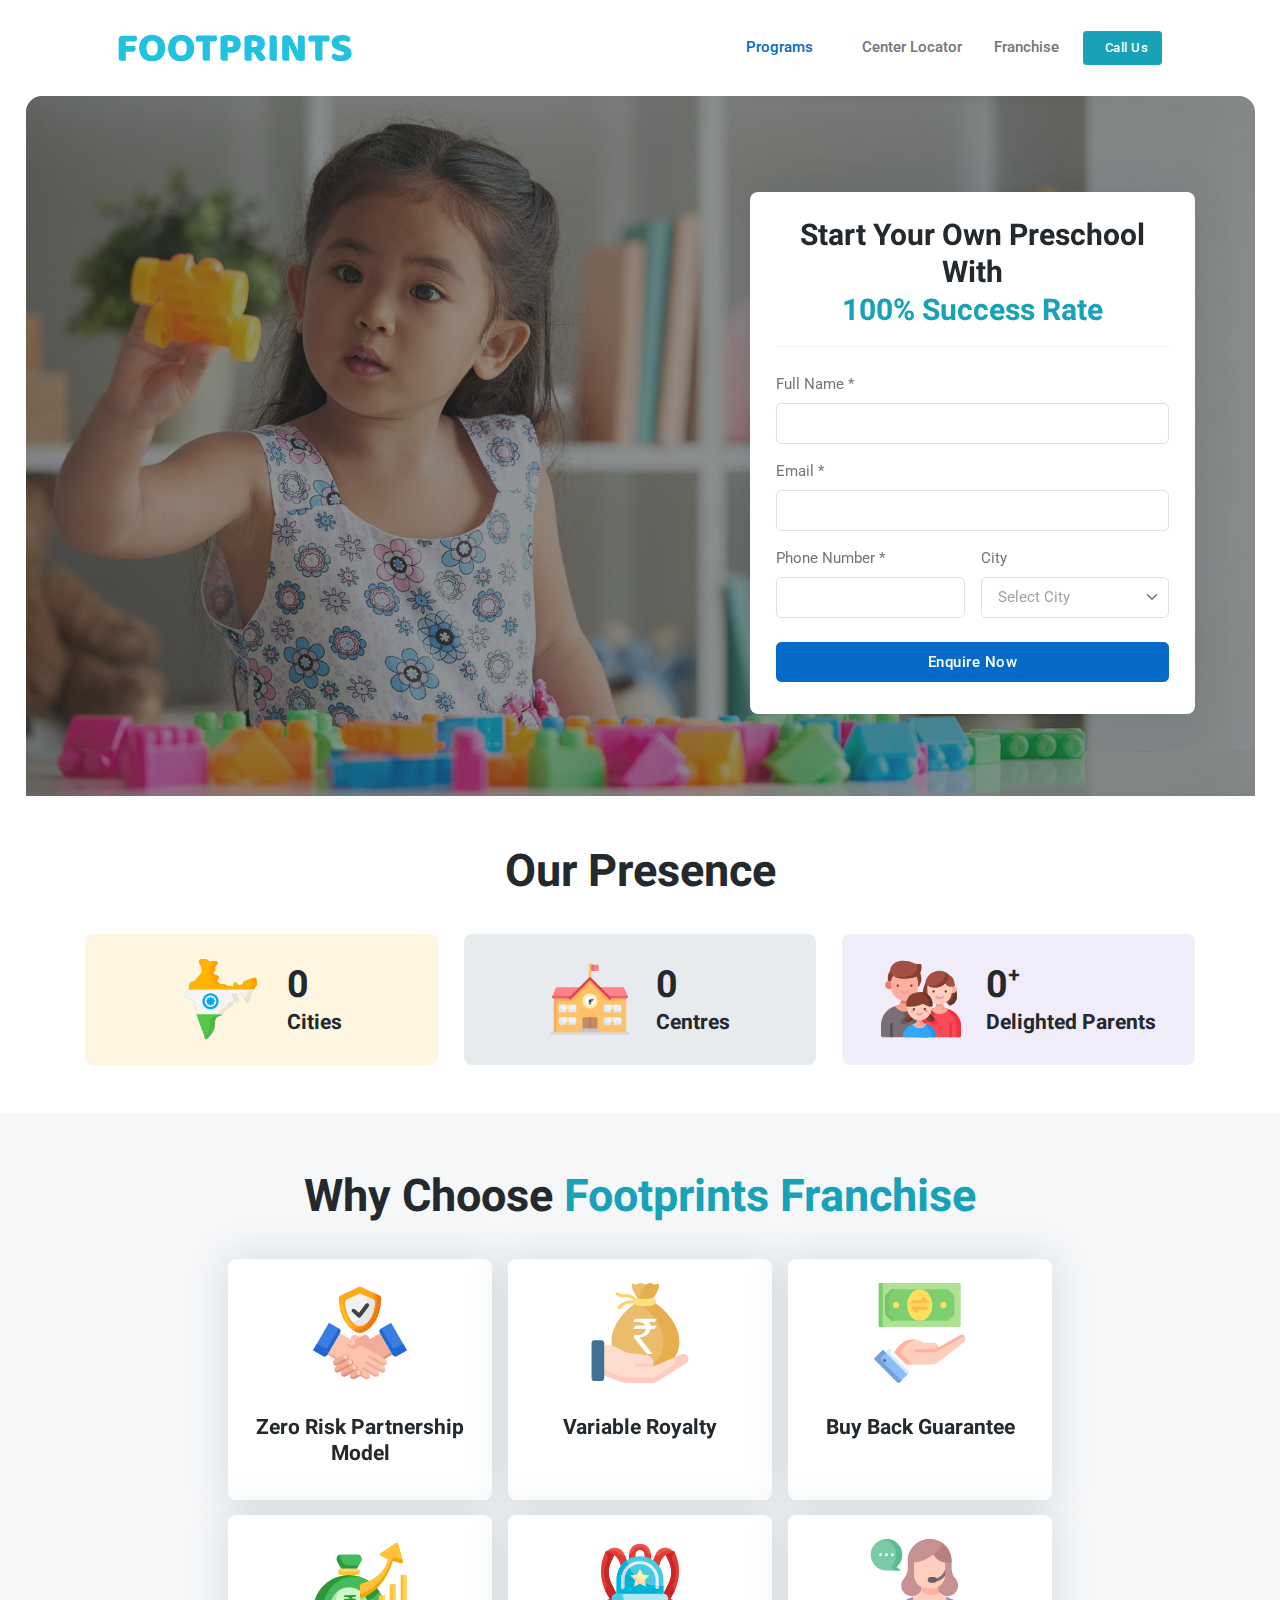
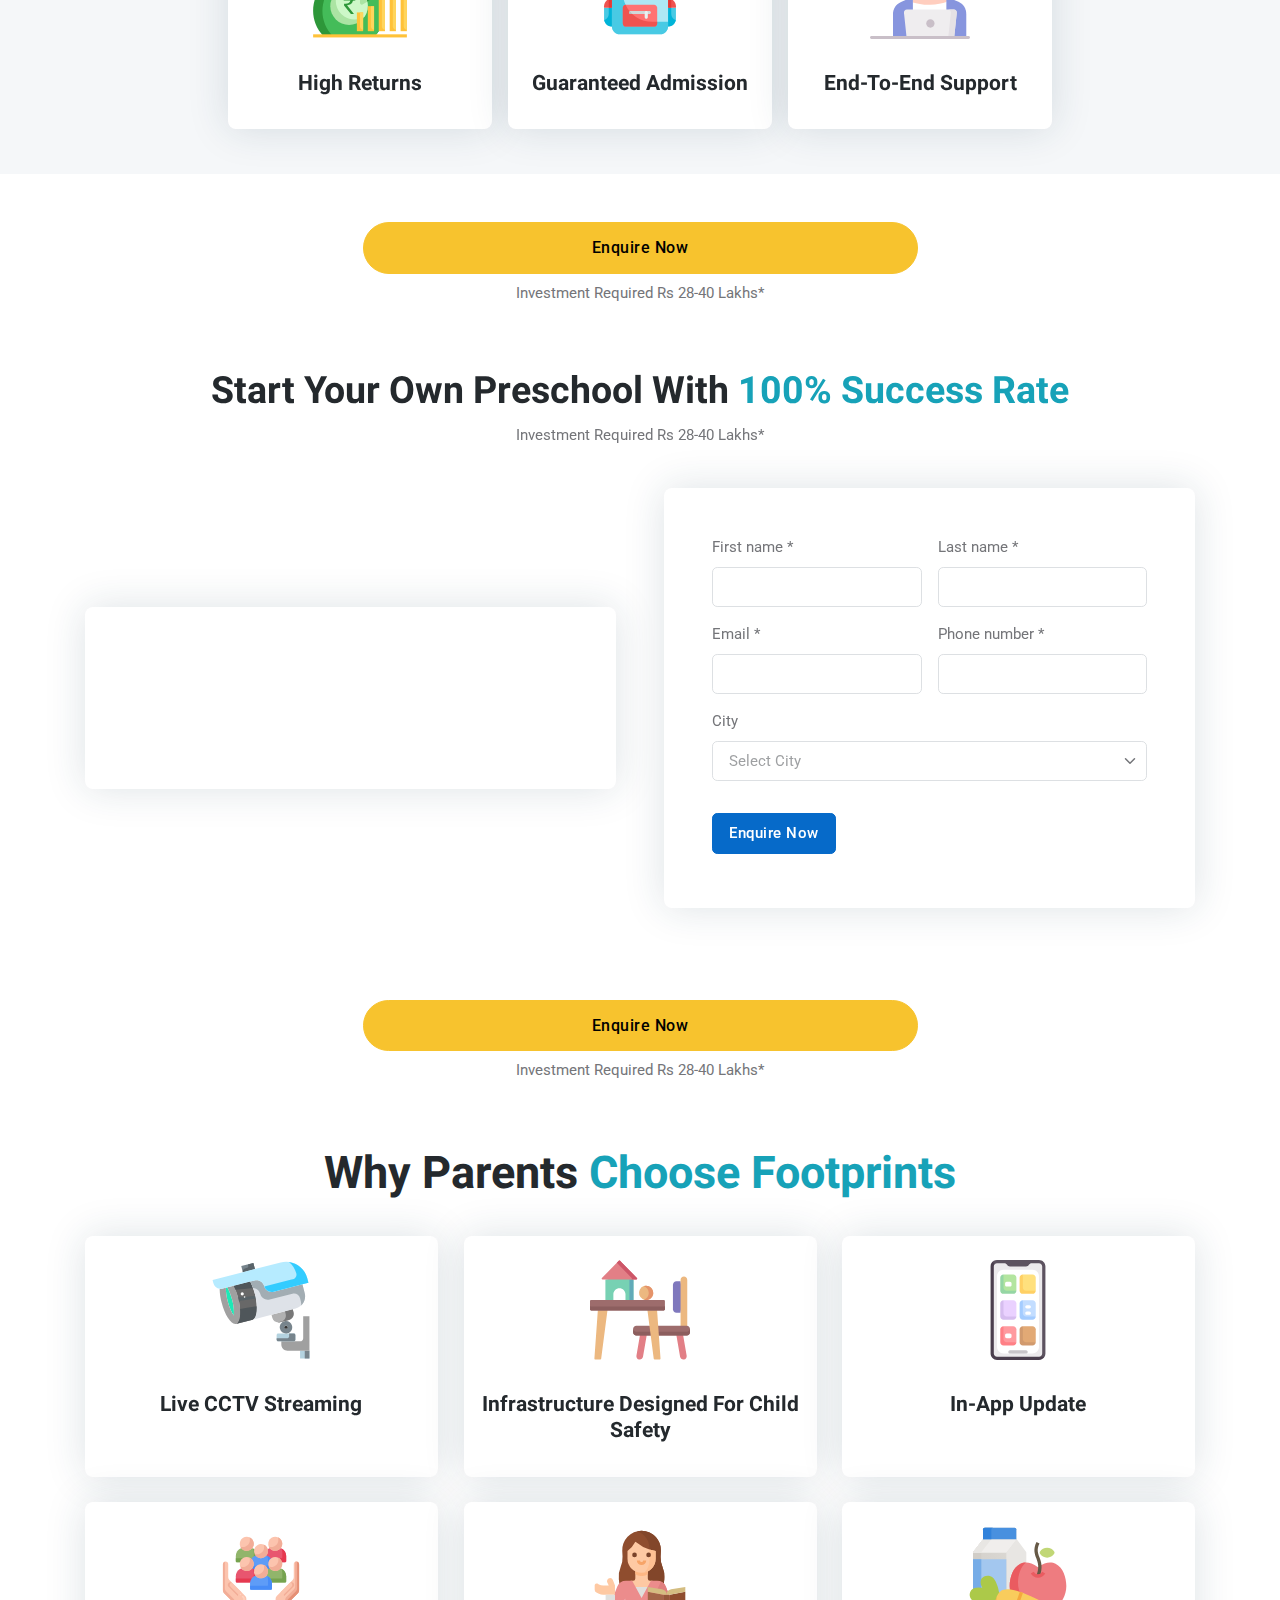
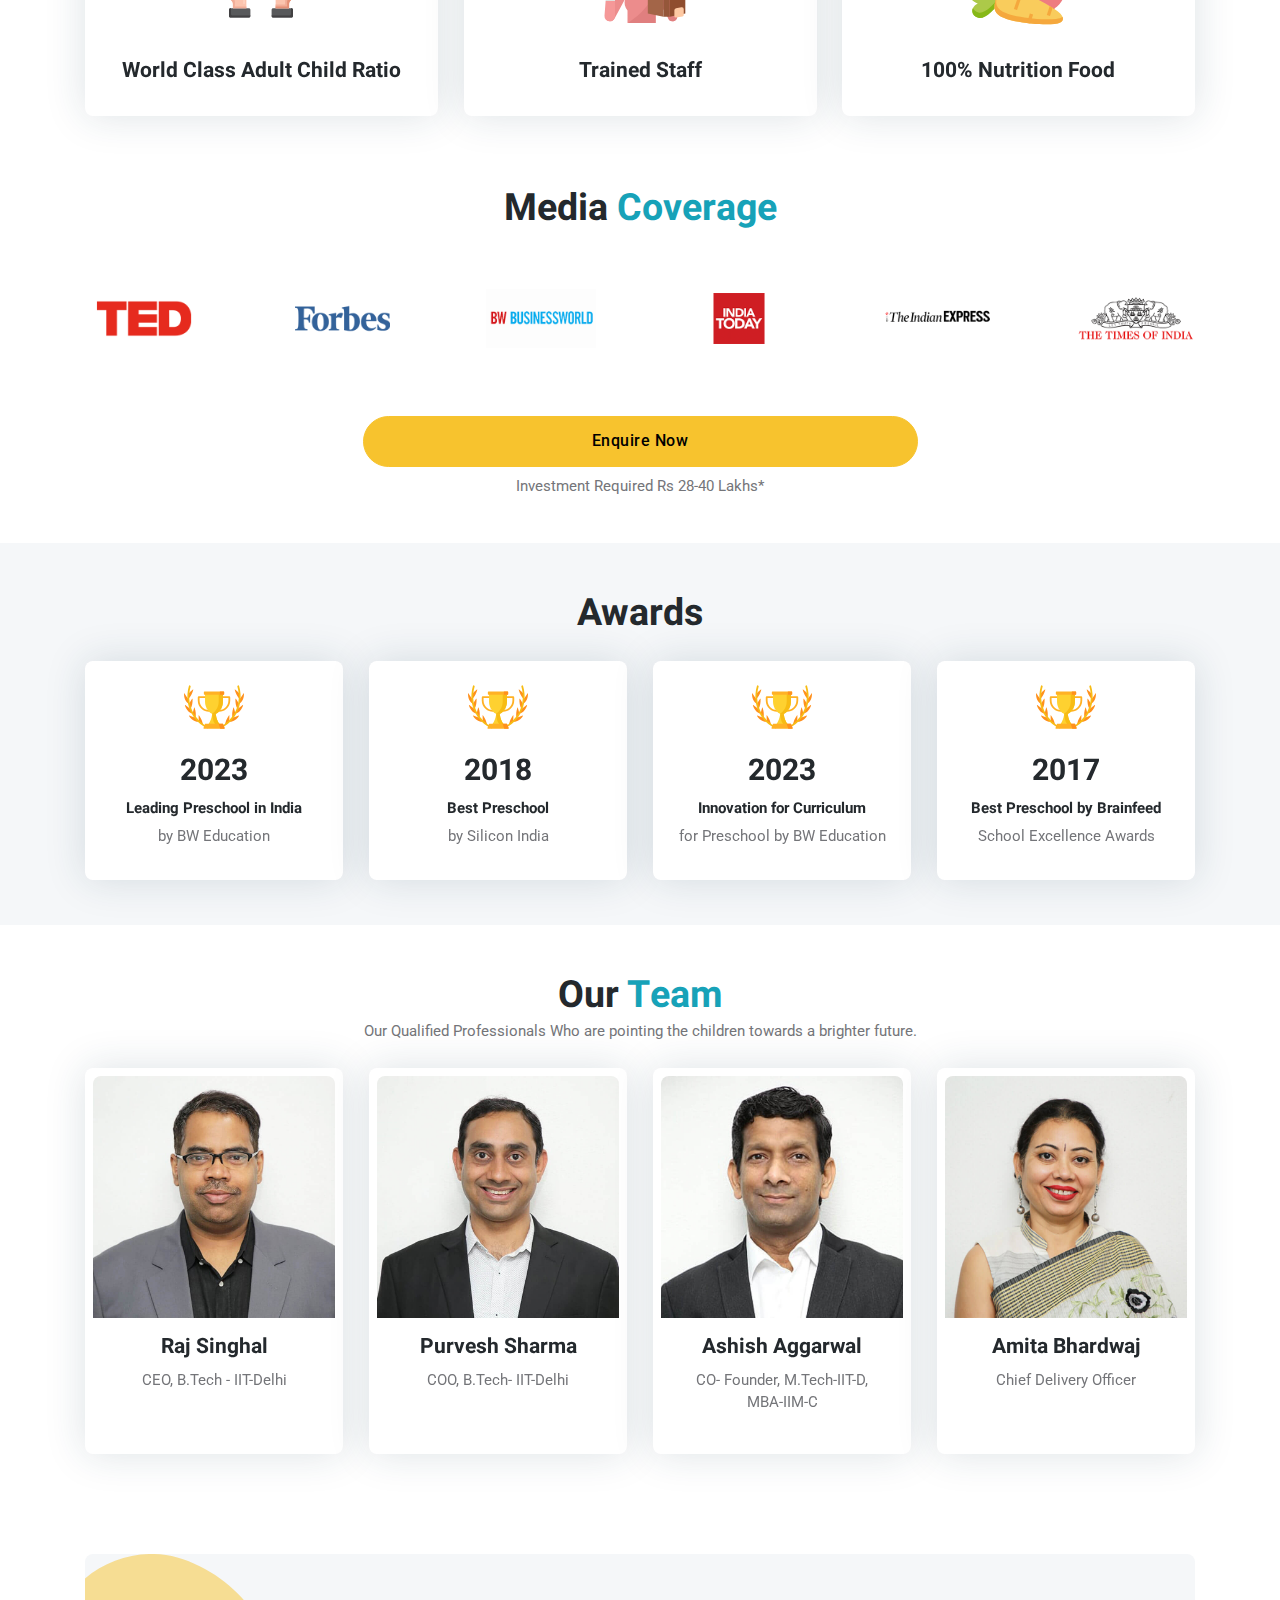
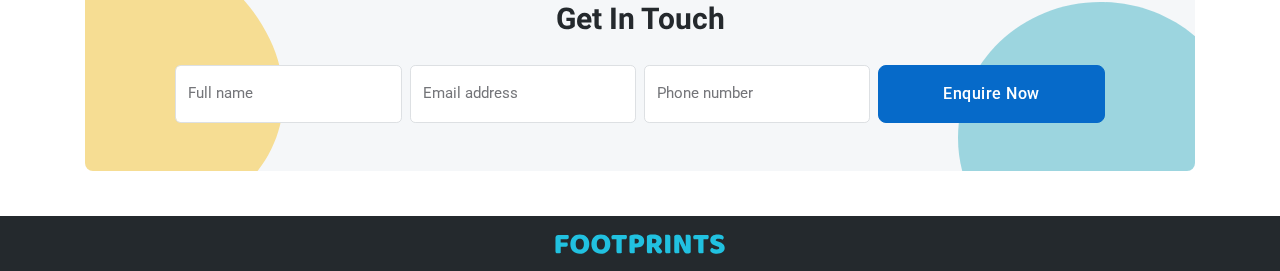
==== index-2.html @ 40699da8 "Title Text - Updated" ====
<!DOCTYPE html>
<html lang="en">
<head>
	<title>Footprints Education</title>

	<!-- Meta Tags -->
	<meta charset="utf-8">
	<meta name="viewport" content="width=device-width, initial-scale=1, shrink-to-fit=no">
	<meta name="author" content="">
	<meta name="description" content="Footprints Education">

	<!-- Dark mode -->
	<script>
		const storedTheme = localStorage.getItem('theme')
 
		const getPreferredTheme = () => {
			if (storedTheme) {
				return storedTheme
			}
			return window.matchMedia('(prefers-color-scheme: dark)').matches ? 'dark' : 'light'
		}

		const setTheme = function (theme) {
			if (theme === 'auto' && window.matchMedia('(prefers-color-scheme: dark)').matches) {
				document.documentElement.setAttribute('data-bs-theme', 'dark')
			} else {
				document.documentElement.setAttribute('data-bs-theme', theme)
			}
		}

		setTheme(getPreferredTheme())

		window.addEventListener('DOMContentLoaded', () => {
		    var el = document.querySelector('.theme-icon-active');
			if(el != 'undefined' && el != null) {
				const showActiveTheme = theme => {
				const activeThemeIcon = document.querySelector('.theme-icon-active use')
				const btnToActive = document.querySelector(`[data-bs-theme-value="${theme}"]`)
				const svgOfActiveBtn = btnToActive.querySelector('.mode-switch use').getAttribute('href')

				document.querySelectorAll('[data-bs-theme-value]').forEach(element => {
					element.classList.remove('active')
				})

				btnToActive.classList.add('active')
				activeThemeIcon.setAttribute('href', svgOfActiveBtn)
			}

			window.matchMedia('(prefers-color-scheme: dark)').addEventListener('change', () => {
				if (storedTheme !== 'light' || storedTheme !== 'dark') {
					setTheme(getPreferredTheme())
				}
			})

			showActiveTheme(getPreferredTheme())

			document.querySelectorAll('[data-bs-theme-value]')
				.forEach(toggle => {
					toggle.addEventListener('click', () => {
						const theme = toggle.getAttribute('data-bs-theme-value')
						localStorage.setItem('theme', theme)
						setTheme(theme)
						showActiveTheme(theme)
					})
				})

			}
		})
		
	</script>

	<!-- Favicon -->
	<!-- <link rel="shortcut icon" href="assets/images/favicon.ico"> -->

	<!-- Google Font -->
	<link rel="preconnect" href="https://fonts.googleapis.com">
	<link rel="preconnect" href="https://fonts.gstatic.com" crossorigin>
	<link rel="stylesheet" href="https://fonts.googleapis.com/css2?family=Heebo:wght@400;500;700&amp;family=Roboto:wght@400;500;700&amp;display=swap">

	<!-- Plugins CSS -->
	<link rel="stylesheet" type="text/css" href="assets/vendor/tiny-slider/tiny-slider.css">
	<link rel="stylesheet" type="text/css" href="assets/vendor/choices/css/choices.min.css">


	<!-- Theme CSS -->
	<link rel="stylesheet" type="text/css" href="assets/css/style.css">

</head>

<body>

<!-- Header START -->
<header class="navbar-light navbar-sticky header-static">
	<!-- Nav START -->
	<nav class="navbar navbar-expand-xl">
		<div class="container px-3 px-xl-5">
			<!-- Logo START -->
			<a class="navbar-brand" href="#">
				<img class="light-mode-item navbar-brand-item" src="assets/images/global/logo.svg" alt="logo">
				<img class="dark-mode-item navbar-brand-item" src="assets/images/global/logo.svg" alt="logo">
			</a>
			<!-- Logo END -->

			<!-- Responsive navbar toggler -->
			<button class="navbar-toggler ms-auto" type="button" data-bs-toggle="collapse" data-bs-target="#navbarCollapse" aria-controls="navbarCollapse" aria-expanded="false" aria-label="Toggle navigation">
				<span class="navbar-toggler-animation">
					<span></span>
					<span></span>
					<span></span>
				</span>
			</button>

			<!-- Main navbar START -->
			<div class="navbar-collapse w-100 collapse" id="navbarCollapse">

				<!-- Nav Main menu START -->
				<ul class="navbar-nav navbar-nav-scroll ms-auto">
					<!-- Nav item 1 Programs -->
					<li class="nav-item dropdown">
						<a class="nav-link dropdown-toggle active" href="#" id="demoMenu" data-bs-toggle="dropdown" aria-haspopup="true" aria-expanded="false">Programs</a>
						<ul class="dropdown-menu" aria-labelledby="demoMenu">
							<li> <a class="dropdown-item active" href="#">Toddlers</a></li>
							<li> <a class="dropdown-item" href="#">Play Group</a></li>
							<li> <a class="dropdown-item" href="#">Pre Nursery</a></li>
							<li> <a class="dropdown-item" href="#">LKG</a></li>
							<li> <a class="dropdown-item" href="#">UKG</a></li>
							<li> <a class="dropdown-item" href="#">Pre School</a></li>
							<li> <a class="dropdown-item" href="#">Day Care</a></li>
							<li> <a class="dropdown-item" href="#">After School Care</a></li>
							<li> <a class="dropdown-item" href="#">Activity Center</a></li>
						</ul>
					</li>

					<li class="nav-item"><a class="nav-link" href="#">Center Locator</a></li>
					<li class="nav-item"><a class="nav-link" href="#">Franchise</a></li>
				</ul>
				<!-- Nav Main menu END -->
				<div class="navbar-nav ms-2">
					<button class="btn btn-sm btn-info mb-0"><i class="bi bi-telephone me-2"></i>Call Us</button>
				</div>
			</div>
			<!-- Main navbar END -->
		</div>
	</nav>
	<!-- Nav END -->
</header>
<!-- Header END -->

<!-- **************** MAIN CONTENT START **************** -->
<main>
	
<!-- =======================
Main Banner START -->
<section class="pt-0 position-relative overflow-hidden h-200px h-sm-600px h-lg-700px rounded-top-4 mx-2 mx-md-4" style="background-image:url(assets/images/global/top-bg-01.jpg); background-position: center; background-size: cover;">
	<div class="bg-overlay bg-dark opacity-5"></div>
		
	<div class="container z-index-9 position-relative h-100">
		<div class="d-flex justify-content-end align-items-end h-100 d-block d-sm-none">
			<h1 class="h3 text-end text-white ">Start Your  <br> Own Preschool With <span class="text-warning"> <br> 100% Success Rate</span></h1>
		</div>
		<div class="d-none d-sm-block">
			<div class="row py-0 py-md-5 mt-md-5 justify-content-end align-items-center text-center text-sm-start">
				<div class="col-sm-10 col-lg-8 col-xl-5 all-text-white my-5 mt-md-0">
					<div class="">						
						<div class="card card-body shadow p-4 p-sm-4">
						   <!-- Title -->
							<h1 class="h3 text-center mb-4 pb-3 border-bottom">Start Your Own Preschool With <span class="text-info"> <br> 100% Success Rate</span></h1>

							<!-- Form START -->
							<form class="row g-3">
								<!-- Name -->
								<div class="col-md-12 col-lg-12 col-xl-12">
									<label class="form-label">Full Name *</label>
									<input type="text" class="form-control" aria-label="Full Name">
								</div>
								<!-- Email -->
								<div class="col-md-12 col-lg-12 col-xl-12">
									<label class="form-label">Email *</label>
									<input type="email" class="form-control">
								</div>
								<!-- Phone number -->
								<div class="col-md-6 col-lg-12 col-xl-6">
									<label class="form-label">Phone Number *</label>
									<input type="text" class="form-control">
								</div>
								<!-- Select subject -->
								<div class="col-md-6 col-lg-12 col-xl-6">
									<label class="form-label">City</label>
									<select class="form-select js-choice z-index-9" aria-label=".form-select-sm">
										<option value="">Select City</option>
										<option>Delhi</option>
										<option>Noida</option>
										<option>Ghaziabad</option>
										<option>Faridabad</option>
										<option>Gurgaon</option>
									</select>
								</div>
								<!-- Button -->
								<div class="col-12">
									<button type="submit" class="btn btn-primary mt-2 w-100">Enquire Now</button>
								</div>
							</form>
							<!-- Form END -->
						</div>
					</div>
				</div>
			</div>
		</div>
	</div>
</section>
<!-- =======================
Main Banner END -->

<!--  -->
<section class="mb-cta d-block d-sm-none pt-4 ctaTop">
	<div class="container">
		<div class="row">
			<div class="col-12">
				<!--  -->
				<div class="card card-body shadow p-4 p-sm-4">
					<!-- Form START -->
					<form class="row g-3">
						<!-- Name -->
						<div class="col-md-6 col-lg-12 col-xl-6">
							<label class="form-label">Full Name *</label>
							<input type="text" class="form-control" aria-label="Full Name">
						</div>
						<!-- Email -->
						<div class="col-md-6 col-lg-12 col-xl-6">
							<label class="form-label">Email *</label>
							<input type="email" class="form-control">
						</div>
						<!-- Phone number -->
						<div class="col-md-6 col-lg-12 col-xl-6">
							<label class="form-label">Phone Number *</label>
							<input type="text" class="form-control">
						</div>
						<!-- Select subject -->
						<div class="col-md-6 col-lg-12 col-xl-6">
							<label class="form-label">City</label>
							<select class="form-select js-choice z-index-9" aria-label=".form-select-sm">
								<option value="">Select City</option>
								<option>Delhi</option>
								<option>Noida</option>
								<option>Ghaziabad</option>
								<option>Faridabad</option>
								<option>Gurgaon</option>
							</select>
						</div>
						<!-- Button -->
						<div class="col-12">
							<button type="submit" class="btn btn-primary mt-2 w-100">Enquire Now</button>
						</div>
					</form>
					<!-- Form END -->
				</div>
				<!--  -->
			</div>
		</div>
	</div>
</section>
<!--  -->

<!-- =======================
Counter START -->
<section class="py-3 py-xl-5">
	<div class="container">
		<!-- Title -->
		<div class="row mb-3 mb-lg-4">
			<div class="col-md-8 text-center mx-auto">
				<h2 class="fs-1">Our Presence</h2>
			</div>
		</div>
		<div class="row g-4">
			<!-- Counter item -->
			<div class="col-sm-4 col-xl-4">
				<div class="d-flex justify-content-center align-items-center p-4 bg-warning bg-opacity-15 rounded-3">
					<span class="display-6 lh-1 text-warning mb-0"><img src="assets/images/icons/india.svg" alt="" width="80px"></span>
					<div class="ms-4 h6 fw-normal mb-0">
						<div class="d-flex">
							<h5 class="purecounter mb-0 fw-bold h2" data-purecounter-start="0" data-purecounter-end="15"	data-purecounter-delay="200">0</h5>
							<!-- <span class="mb-0 h5">K</span> -->
						</div>
						<p class="mb-0 h5">Cities</p>
					</div>
				</div>
			</div>
			<!-- Counter item -->
			<div class="col-sm-4 col-xl-4">
				<div class="d-flex justify-content-center align-items-center p-4 bg-blue bg-opacity-10 rounded-3">
					<span class="display-6 lh-1 text-blue mb-0"><img src="assets/images/icons/school.svg" alt="" width="80px"></span>
					<div class="ms-4 h6 fw-normal mb-0">
						<div class="d-flex">
							<h5 class="purecounter mb-0 fw-bold h2" data-purecounter-start="0" data-purecounter-end="93" data-purecounter-delay="200">0</h5>
							<!-- <span class="mb-0 h5">+</span> -->
						</div>
						<p class="mb-0 h5">Centres</p>
					</div>
				</div>
			</div>
			<!-- Counter item -->
			<div class="col-sm-4 col-xl-4">
				<div class="d-flex justify-content-center align-items-center p-4 bg-purple bg-opacity-10 rounded-3">
					<span class="display-6 lh-1 text-purple mb-0"><img src="assets/images/icons/family.svg" alt="" width="80px"></span>
					<div class="ms-4 h6 fw-normal mb-0">
						<div class="d-flex">
							<h5 class="purecounter mb-0 fw-bold h2" data-purecounter-start="0" data-purecounter-end="31316"	data-purecounter-delay="200">0</h5>
							<span class="mb-0 h5">+</span>
						</div>
						<p class="mb-0 h5">Delighted Parents</p>
					</div>
				</div>
			</div>
			<!-- Counter item -->
		</div>
	</div>
</section>
<!-- =======================
Counter END -->

<!-- =======================
Instructor grid START -->
<section class="bg-light why-choose">
	<div class="container">
		<!-- Title -->
		<div class="row mb-4">
			<div class="col-md-8 text-center mx-auto">
				<h2 class="fs-1">Why Choose <span class="text-info">Footprints Franchise</span></h2>
				<!-- <p class="mb-0">Space is limited. Reserve your spot today!</p> -->
			</div>
		</div>

		<div class="row justify-content-center">
			<div class="col-lg-9">
				<!-- Instructor grid -->
				<div class="row g-3 text-center justify-content-center">
					<!-- Card item START -->
					<div class="col-6 col-sm-4 col-lg-4 col-xl-4">
						<div class="card p-2 shadow h-100">
							<div class="card-image-scale rounded-3 position-relative">
								<!-- Card Image -->
								<img src="assets/images/icons/trust.svg" class="my-3" alt="" width="100px">
							</div> 
							
							<!-- Card body -->
							<div class="card-body px-2">
								<!-- Title -->
								<h5 class="card-title"><a href="#" class="stretched-link">Zero Risk Partnership Model</a></h5>
							</div>
						</div>
					</div>
					<!-- Card item END -->

					<!-- Card item START -->
					<div class="col-6 col-sm-4 col-lg-4 col-xl-4">
						<div class="card p-2 shadow h-100">
							<div class="card-image-scale rounded-3 position-relative">
								<!-- Card Image -->
								<img src="assets/images/icons/salary.svg" class="my-3" alt="" width="100px">
							</div> 
							
							<!-- Card body -->
							<div class="card-body px-2">
								<!-- Title -->
								<h5 class="card-title"><a href="#" class="stretched-link">Variable Royalty</a></h5>
							</div>
						</div>
					</div>
					<!-- Card item END -->

					<!-- Card item START -->
					<div class="col-6 col-sm-4 col-lg-4 col-xl-4">
						<div class="card p-2 shadow h-100">
							<div class="card-image-scale rounded-3 position-relative">
								<!-- Card Image -->
								<img src="assets/images/icons/money-back-guarantee.svg" class="my-3" alt="" width="100px">
							</div> 
							
							<!-- Card body -->
							<div class="card-body px-2">
								<!-- Title -->
								<h5 class="card-title"><a href="#" class="stretched-link">Buy Back Guarantee</a></h5>
							</div>
						</div>
					</div>
					<!-- Card item END -->

					<!-- Card item START -->
					<div class="col-6 col-sm-4 col-lg-4 col-xl-4">
						<div class="card p-2 shadow h-100">
							<div class="card-image-scale rounded-3 position-relative">
								<!-- Card Image -->
								<img src="assets/images/icons/earning.svg" class="my-3" alt="" width="100px">
							</div> 
							
							<!-- Card body -->
							<div class="card-body px-2">
								<!-- Title -->
								<h5 class="card-title"><a href="#" class="stretched-link">High Returns</a></h5>
							</div>
						</div>
					</div>
					<!-- Card item END -->

					<!-- Card item START -->
					<div class="col-6 col-sm-4 col-lg-4 col-xl-4">
						<div class="card p-2 shadow h-100">
							<div class="card-image-scale rounded-3 position-relative">
								<!-- Card Image -->
								<img src="assets/images/icons/bag.svg" class="my-3" alt="" width="100px">
							</div> 
							
							<!-- Card body -->
							<div class="card-body px-2">
								<!-- Title -->
								<h5 class="card-title"><a href="#" class="stretched-link">Guaranteed Admission</a></h5>
							</div>
						</div>
					</div>
					<!-- Card item END -->

					<!-- Card item START -->
					<div class="col-6 col-sm-4 col-lg-4 col-xl-4">
						<div class="card p-2 shadow h-100">
							<div class="card-image-scale rounded-3 position-relative">
								<!-- Card Image -->
								<img src="assets/images/icons/customer-service.svg" class="my-3" alt="" width="100px">
							</div> 
							
							<!-- Card body -->
							<div class="card-body px-2">
								<!-- Title -->
								<h5 class="card-title"><a href="#" class="stretched-link">End-To-End Support</a></h5>
							</div>
						</div>
					</div>
					<!-- Card item END -->
				</div>
		   </div>
	    </div>
	</div>
</section>
<!-- =======================
Instructor grid END -->

<!-- =======================
CTA START -->
<section class="py-3 pt-lg-5">
	<div class="container">
		<div class="row text-center">
			<div class="col-12">
				<a href="#" class="btn btn-lg w-50 btn-warning mb-2 rounded-pill">Enquire Now</a>
				<p class="mb-3 mb-lg-0">Investment Required Rs 28-40 Lakhs*</p>
			</div>
		</div> <!-- Row END -->
	</div>
</section>
<!-- =======================
CTA END -->

<!-- =======================
Contact form START -->
<section id="contact-form" class="position-relative overflow-hidden pt-0 pt-md-5">


	<div class="container">
		<!-- Title -->
		<div class="row mb-4">
			<div class="col-md-12 text-center mx-auto">
				<h2>Start Your Own Preschool With <span class="text-info">100% Success Rate</span> </h2>
				<p>Investment Required Rs 28-40 Lakhs*</p>
			</div>
		</div>
		
		<div class="row g-4 g-sm-5 align-items-center">
			<div class="col-lg-6">
				<div class="card card-body shadow">
					<video width="100%" autoplay muted loop playsinline preload="metadata">
						<source src="assets/images/videos/intro-video.mp4" type="video/mp4">
					</video> 
				</div>
			</div>

			<!-- Contact form START -->
			<div class="col-lg-6">
				<div class="card card-body shadow p-4 p-sm-5 position-relative">
					
					<!-- Form START -->
					<form class="row g-3 position-relative">
						<!-- Name -->
						<div class="col-md-6 col-lg-12 col-xl-6">
							<label class="form-label">First name *</label>
							<input type="text" class="form-control" aria-label="First name">
						</div>

						<!-- Last name -->
						<div class="col-md-6 col-lg-12 col-xl-6">
							<label class="form-label">Last name *</label>
							<input type="text" class="form-control" aria-label="Last name">
						</div>
						<!-- Email -->
						<div class="col-md-6 col-lg-12 col-xl-6">
							<label class="form-label">Email *</label>
							<input type="email" class="form-control">
						</div>
						<!-- Phone number -->
						<div class="col-md-6 col-lg-12 col-xl-6">
							<label class="form-label">Phone number *</label>
							<input type="text" class="form-control">
						</div>
						<!-- Select subject -->
						<div class="col-12">
							<label class="form-label">City</label>
							<select class="form-select js-choice z-index-9" aria-label=".form-select-sm">
								<option value="">Select City</option>
								<option>Delhi</option>
								<option>Noida</option>
								<option>Ghaziabad</option>
								<option>Faridabad</option>
								<option>Gurgaon</option>
							</select>
						</div>
						<!-- Button -->
						<div class="col-12">
							<button type="submit" class="btn btn-primary mt-3">Enquire Now</button>
						</div>
					</form>
					<!-- Form END -->
				</div>
			</div>
			<!-- Contact form END -->
		</div>
	</div>
</section>
<!-- =======================
Contact form END -->

<!-- =======================
CTA START -->
<section class="py-3 pt-lg-5 cta-block">
	<div class="container">
		<div class="row text-center">
			<div class="col-12">
				<a href="#" class="btn btn-lg w-50 btn-warning mb-2 rounded-pill">Enquire Now</a>
				<p class="mb-3 mb-lg-0">Investment Required Rs 28-40 Lakhs*</p>
			</div>
		</div> <!-- Row END -->
	</div>
</section>
<!-- =======================
CTA END -->

<!-- =======================
Instructor grid START -->
<section class="pt-3 pt-lg-5 why-parent">
	<div class="container">
		<!-- Title -->
		<div class="row mb-4">
			<div class="col-md-8 text-center mx-auto">
				<h2 class="fs-1">Why Parents <span class="text-info">Choose Footprints</span> </h2>
				<!-- <p class="mb-0">Space is limited. Reserve your spot today!</p> -->
			</div>
		</div>

		<!-- Instructor grid -->
		<div class="row g-4 text-center justify-content-center">
			<!-- Card item START -->
			<div class="col-6 col-sm-4 col-lg-4 col-xl-4">
				<div class="card p-2 shadow h-100">
					<div class="card-image-scale rounded-3 position-relative">
						<!-- Card Image -->
						<img src="assets/images/icons/cctv-camera.svg" class="my-3" alt="" width="100px">
					</div> 
					
					<!-- Card body -->
					<div class="card-body px-2">
						<!-- Title -->
						<h5 class="card-title">Live CCTV Streaming</h5>
					</div>
				</div>
			</div>
			<!-- Card item END -->

			<!-- Card item START -->
			<div class="col-6 col-sm-4 col-lg-4 col-xl-4">
				<div class="card p-2 shadow h-100">
					<div class="card-image-scale rounded-3 position-relative">
						<!-- Card Image -->
						<img src="assets/images/icons/classroom.svg" class="my-3" alt="" width="100px">
					</div> 
					
					<!-- Card body -->
					<div class="card-body px-2">
						<!-- Title -->
						<h5 class="card-title">Infrastructure Designed For Child Safety</h5>
					</div>
				</div>
			</div>
			<!-- Card item END -->

			<!-- Card item START -->
			<div class="col-6 col-sm-4 col-lg-4 col-xl-4">
				<div class="card p-2 shadow h-100">
					<div class="card-image-scale rounded-3 position-relative">
						<!-- Card Image -->
						<img src="assets/images/icons/mobile-app.svg" class="my-3" alt="" width="100px">
					</div> 
					
					<!-- Card body -->
					<div class="card-body px-2">
						<!-- Title -->
						<h5 class="card-title">In-App Update</h5>
					</div>
				</div>
			</div>
			<!-- Card item END -->

			<!-- Card item START -->
			<div class="col-6 col-sm-4 col-lg-4 col-xl-4">
				<div class="card p-2 shadow h-100">
					<div class="card-image-scale rounded-3 position-relative">
						<!-- Card Image -->
						<img src="assets/images/icons/kids.svg" class="my-3" alt="" width="100px">
					</div> 
					
					<!-- Card body -->
					<div class="card-body px-2">
						<!-- Title -->
						<h5 class="card-title">World Class Adult Child Ratio</h5>
					</div>
				</div>
			</div>
			<!-- Card item END -->

			<!-- Card item START -->
			<div class="col-6 col-sm-4 col-lg-4 col-xl-4">
				<div class="card p-2 shadow h-100">
					<div class="card-image-scale rounded-3 position-relative">
						<!-- Card Image -->
						<img src="assets/images/icons/teacher.svg" class="my-3" alt="" width="100px">
					</div> 
					
					<!-- Card body -->
					<div class="card-body px-2">
						<!-- Title -->
						<h5 class="card-title">Trained Staff</h5>
					</div>
				</div>
			</div>
			<!-- Card item END -->

			<!-- Card item START -->
			<div class="col-6 col-sm-4 col-lg-4 col-xl-4">
				<div class="card p-2 shadow h-100">
					<div class="card-image-scale rounded-3 position-relative">
						<!-- Card Image -->
						<img src="assets/images/icons/healthy-food.svg" class="my-3" alt="" width="100px">
					</div> 
					
					<!-- Card body -->
					<div class="card-body px-2">
						<!-- Title -->
						<h5 class="card-title">100% Nutrition Food</h5>
					</div>
				</div>
			</div>
			<!-- Card item END -->
		</div>

	</div>
</section>
<!-- =======================
Instructor grid END -->


<!-- =======================
Client START -->
<section class="pt-3 pb-0 py-lg-4 media">
	<div class="container">
		<!-- Title -->
		<div class="row mb-5">
			<div class="col-md-12 text-center mx-auto">
				<h2>Media <span class="text-info">Coverage</span> </h2>
			</div>
		</div>
		<div class="row justify-content-center my-4">
			<div class="col-12">
				<!-- Slider START -->
				<div class="tiny-slider arrow-round">
					<div class="tiny-slider-inner" data-arrow="false" data-autoplay="true" data-dots="false" data-gutter="80" data-items-xl="6" data-items-lg="5" data-items-md="4" data-items-sm="3" data-items-xs="2">
						<!-- Slide item START -->
						<div class="item"> <img src="assets/images/icons/TED.png" alt=""> </div>
						<div class="item"> <img src="assets/images/icons/Forbes.png" alt=""> </div>
						<div class="item"> <img src="assets/images/icons/BW-logopng.png" alt=""> </div>
						<div class="item"> <img src="assets/images/icons/India-Today.png" alt=""> </div>
						<div class="item"> <img src="assets/images/icons/Indian-Express.png" alt=""> </div>
						<div class="item"> <img src="assets/images/icons/Time-of-india.png" alt=""> </div>
						<div class="item"> <img src="assets/images/icons/Pioneer-logo.jpg" alt=""> </div>
						<!-- Slide item END -->
					</div>
				</div>
				<!-- Slider END -->
			</div>
		</div>
	</div>
</section>
<!-- =======================
Client END -->

<!-- =======================
CTA START -->
<section class="pt-3">
	<div class="container">
		<div class="row text-center">
			<div class="col-12">
				<a href="#" class="btn btn-lg w-50 btn-warning mb-2 rounded-pill">Enquire Now</a>
				<p class="mb-3 mb-lg-0">Investment Required Rs 28-40 Lakhs*</p>
			</div>
		</div> <!-- Row END -->
	</div>
</section>
<!-- =======================
CTA END -->

<!-- =======================
Services START -->
<section class="pt-4 pt-lg-5 bg-light">
	<div class="container">
		<!-- Title -->
		<div class="row mb-3">
			<div class="col-md-12 text-center mx-auto">
				<h2>Awards</h2>
			</div>
		</div>
		<!-- Category START -->
		<div class="row g-4">

			<!-- Category item -->
			<div class="col-6 col-sm-6 col-lg-4 col-xl-3">
				<div class="card card-body shadow h-100 text-center">
					<!-- Title and image -->
					<img src="assets/images/icons/winner.svg" class="h-60px mb-3" alt="">

					<div class="d-block align-items-center">
						<div class="">
							<h5 class="mb-2 h3"><a href="#">2023</a></h5>
							<p class="mb-2 h6">Leading Preschool in India</p>
							<p>by BW Education</p>	
						</div>
					</div>
					<!-- List -->
					
				</div>
			</div>

			<!-- Category item -->
			<div class="col-6 col-sm-6 col-lg-4 col-xl-3">
				<div class="card card-body shadow h-100 text-center">
					<!-- Title and image -->
					<img src="assets/images/icons/winner.svg" class="h-60px mb-3" alt="">

					<div class="d-block align-items-center">
						<div class="">
							<h5 class="mb-2 h3"><a href="#">2018</a></h5>
							<p class="mb-2 h6">Best Preschool</p>
							<p>by Silicon India</p>	
						</div>
					</div>
					<!-- List -->
					
				</div>
			</div>

			<!-- Category item -->
			<div class="col-6 col-sm-6 col-lg-4 col-xl-3">
				<div class="card card-body shadow h-100 text-center">
					<!-- Title and image -->
					<img src="assets/images/icons/winner.svg" class="h-60px mb-3" alt="">

					<div class="d-block align-items-center">
						<div class="">
							<h5 class="mb-2 h3"><a href="#">2023</a></h5>
							<p class="mb-2 h6">Innovation for Curriculum</p>
							<p>for Preschool by BW Education</p>	
						</div>
					</div>
					<!-- List -->
				</div>
			</div>

			<!-- Category item -->
			<div class="col-6 col-sm-6 col-lg-4 col-xl-3">
				<div class="card card-body shadow h-100 text-center">
					<!-- Title and image -->
					<img src="assets/images/icons/winner.svg" class="h-60px mb-3" alt="">

					<div class="d-block align-items-center">
						<div class="">
							<h5 class="mb-2 h3"><a href="#">2017</a></h5>
							<p class="mb-2 h6">Best Preschool by Brainfeed</p>
							<p>School Excellence Awards</p>	
						</div>
					</div>
					<!-- List -->
					
				</div>
			</div>
		</div>
		<!-- Category END -->
	</div>
</section>
<!-- =======================
Services END -->


<!-- =======================
Trending courses START -->
<section class="pt-4 pt-md-5">
	<div class="container">
		<!-- Title -->
		<div class="row">
			<div class="col-lg-12 mb-4 text-center">
				<h2 class="mb-0">Our <span class="text-info">Team</span></h2>
				<p class="mb-0">Our Qualified Professionals Who are pointing the children towards a brighter future.</p>
			</div>
		</div>

		<div class="row g-4">
			<!-- Card Item START -->
			<div class="col-6 col-md-6 col-xl-3">
				<div class="card p-2 shadow h-100">
					<div class="rounded-top overflow-hidden">
						<div class="">
							<!-- Image -->
							<img src="assets/images/team/Raj-Singhal.jpg" class="card-img-top" alt="course image">
						</div>
					</div>
					<!-- Card body -->
					<div class="card-body text-center p-lg-3 px-1">
						<!-- Title -->
						<h5 class="card-title"><a href="#">Raj Singhal</a></h5>
						<p>CEO, B.Tech - IIT-Delhi</p>
					</div>
				</div>
			</div>	
			<!-- Card Item END -->

			<!-- Card Item START -->
			<div class="col-6 col-md-6 col-xl-3">
				<div class="card p-2 shadow h-100">
					<div class="rounded-top overflow-hidden">
						<div class="">
							<!-- Image -->
							<img src="assets/images/team/Purvesh-Sharma.jpg" class="card-img-top" alt="course image">
						</div>
					</div>
					<!-- Card body -->
					<div class="card-body text-center p-lg-3 px-1">
						<!-- Title -->
						<h5 class="card-title"><a href="#">Purvesh Sharma</a></h5>
						<p>COO, B.Tech- IIT-Delhi</p>
					</div>
				</div>
			</div>	
			<!-- Card Item END -->

			<!-- Card Item START -->
			<div class="col-6 col-md-6 col-xl-3">
				<div class="card p-2 shadow h-100">
					<div class="rounded-top overflow-hidden">
						<div class="">
							<!-- Image -->
							<img src="assets/images/team/Ashish-Aggarwal.jpg" class="card-img-top" alt="course image">
						</div>
					</div>
					<!-- Card body -->
					<div class="card-body text-center p-lg-3 px-1">
						<!-- Title -->
						<h5 class="card-title"><a href="#">Ashish Aggarwal</a></h5>
						<p>CO- Founder, M.Tech-IIT-D, MBA-IIM-C</p>
					</div>
				</div>
			</div>	
			<!-- Card Item END -->

			<!-- Card Item START -->
			<div class="col-6 col-md-6 col-xl-3">
				<div class="card p-2 shadow h-100">
					<div class="rounded-top overflow-hidden">
						<div class="">
							<!-- Image -->
							<img src="assets/images/team/Amita-Bhardwaj.jpg" class="card-img-top" alt="course image">
						</div>
					</div>
					<!-- Card body -->
					<div class="card-body text-center p-lg-3 px-1">
						<!-- Title -->
						<h5 class="card-title"><a href="#">Amita Bhardwaj</a></h5>
						<p>Chief Delivery Officer</p>
					</div>
				</div>
			</div>	
			<!-- Card Item END -->

		</div>
	</div>
</section>
<!-- =======================
Trending courses END -->

<!-- =======================
Action box START-->
<section class="pt-0 pt-md-6">
	<div class="container">
		<div class="row">
			<div class="col-12">
				<div class="bg-light p-4 p-sm-5 rounded-3 position-relative overflow-hidden">
					<!-- SVG decoration -->
					<figure class="position-absolute top-0 start-0 d-none d-lg-block ms-n7">
						<svg width="294.5px" height="261.6px" viewBox="0 0 294.5 261.6" style="enable-background:new 0 0 294.5 261.6;">
							<path class="fill-warning opacity-5" d="M280.7,84.9c-4.6-9.5-10.1-18.6-16.4-27.2c-18.4-25.2-44.9-45.3-76-54.2c-31.7-9.1-67.7-0.2-93.1,21.6 C82,36.4,71.9,50.6,65.4,66.3c-4.6,11.1-9.5,22.3-17.2,31.8c-6.8,8.3-15.6,15-22.8,23C10.4,137.6-0.1,157.2,0,179 c0.1,28,11.4,64.6,40.4,76.7c23.9,10,50.7-3.1,75.4-4.7c23.1-1.5,43.1,10.4,65.5,10.6c53.4,0.6,97.8-42,109.7-90.4 C298.5,140.9,293.4,111.5,280.7,84.9z"></path>
						</svg>
					</figure>
					
					<!-- SVG decoration -->
					<figure class="position-absolute top-0 end-0 mt-5 me-n5 d-none d-sm-block">
						<svg width="285px" height="272px">
							<path class="fill-info opacity-4" d="M142.500,-0.000 C221.200,-0.000 285.000,60.889 285.000,136.000 C285.000,211.111 221.200,272.000 142.500,272.000 C63.799,272.000 -0.000,211.111 -0.000,136.000 C-0.000,60.889 63.799,-0.000 142.500,-0.000 Z"></path>
						</svg>
					</figure>

					<div class="col-11 mx-auto position-relative">
						<div class="row align-items-center">
							<!-- Title -->
							<h3 class="text-center mb-4">Get In Touch</h3>
							<div class="col">
								<form id="contactForm">
									<div class="row g-2">
										
									<!-- Name input-->
									<input type="hidden" name="_token" value="mUuScLUGMicFlxO96LG488lo5e5InX47d6C128sJ">       
									<div class="col-md">            
										<div class="form-floating">
											<input class="form-control" id="name" name="name" type="text" placeholder="Enter your name..." data-sb-validations="required">
											<label for="name">Full name</label>
											<div class="invalid-feedback" data-sb-feedback="name:required">A name is required.</div>
										</div>
									</div>
									<!-- Email address input-->
									<div class="col-md">
										<div class="form-floating">
											<input class="form-control" id="email" name="email" type="email" placeholder="name@example.com" data-sb-validations="required,email">
											<label for="email">Email address</label>
											<div class="invalid-feedback" data-sb-feedback="email:required">An email is required.</div>
											<div class="invalid-feedback" data-sb-feedback="email:email">Email is not valid.</div>
										</div>
									</div>
									<!-- Phone number input-->
									<div class="col-md">
										<div class="form-floating">
											<input class="form-control" id="phone" name="phone" type="tel" placeholder="(123) 456-7890" data-sb-validations="required">
											<label for="phone">Phone number</label>
											<div class="invalid-feedback" data-sb-feedback="phone:required">A phone number is required.</div>
										</div>
									</div>
									<!-- Submit Button-->
									<div class="col-md">
										<div class="d-grid">
											<button class="btn btn-primary btn-lg my-0 py-3" id="submitButton" name="submit">Enquire Now</button>
										</div>  
									</div>
									<!--  -->
									<!-- This is what your users will see when the form-->
									<!-- has successfully submitted-->
									<div class="d-none" id="submitSuccessMessage">
										<div class="text-center mb-3">
											<div class="fw-bolder">Form submission successful!</div>
											To activate this form, sign up at
											<br>
											<a href="#">Lorem ipsum dolor sit amet consectetur adipisicing elit.</a>
										</div>
									</div>
									<!-- Submit error message-->
									<!---->
									<!-- This is what your users will see when there is-->
									<!-- an error submitting the form-->
									<div class="d-none" id="submitErrorMessage">
										<div class="text-center text-danger mb-3">Error sending message!</div>
									</div>
								</div>
								</form>
							</div>
						</div>
					</div>
				</div>
			</div>
		</div>
	</div>
</section>
<!-- =======================
Action box END-->

</main>
<!-- **************** MAIN CONTENT END **************** -->

<!-- =======================
Footer START -->
<footer class="bg-dark p-3">
	<div class="container">
		<div class="row align-items-center justify-content-center">
			<!-- Widget -->
			<div class="col-md-4 text-center mb-3 mb-md-0">
				<!-- Logo START -->
				<a href="index.html"> <img class="h-20px" src="assets/images/global/logo.svg" alt="logo"> </a>
			</div>
			
		</div>
	</div>
</footer>
<!-- =======================
Footer END -->

<!-- Back to top -->
<div class="back-top"><i class="bi bi-arrow-up-short position-absolute top-50 start-50 translate-middle"></i></div>

<!-- Bootstrap JS -->
<script src="assets/vendor/bootstrap/dist/js/bootstrap.bundle.min.js"></script>

<!-- Vendors -->
<script src="assets/vendor/tiny-slider/tiny-slider.js"></script>
<script src="assets/vendor/purecounterjs/dist/purecounter_vanilla.js"></script>
<script src="assets/vendor/choices/js/choices.min.js"></script>


<!-- Template Functions -->
<script src="assets/js/functions.js"></script>

</body>
</html>
---- assets/vendor/tiny-slider/tiny-slider.css ----
.tns-outer{padding:0 !important}.tns-outer [hidden]{display:none !important}.tns-outer [aria-controls],.tns-outer [data-action]{cursor:pointer}.tns-slider{-webkit-transition:all 0s;-moz-transition:all 0s;transition:all 0s}.tns-slider>.tns-item{-webkit-box-sizing:border-box;-moz-box-sizing:border-box;box-sizing:border-box}.tns-horizontal.tns-subpixel{white-space:nowrap}.tns-horizontal.tns-subpixel>.tns-item{display:inline-block;vertical-align:top;white-space:normal}.tns-horizontal.tns-no-subpixel:after{content:'';display:table;clear:both}.tns-horizontal.tns-no-subpixel>.tns-item{float:left}.tns-horizontal.tns-carousel.tns-no-subpixel>.tns-item{margin-right:-100%}.tns-no-calc{position:relative;left:0}.tns-gallery{position:relative;left:0;min-height:1px}.tns-gallery>.tns-item{position:absolute;left:-100%;-webkit-transition:transform 0s, opacity 0s;-moz-transition:transform 0s, opacity 0s;transition:transform 0s, opacity 0s}.tns-gallery>.tns-slide-active{position:relative;left:auto !important}.tns-gallery>.tns-moving{-webkit-transition:all 0.25s;-moz-transition:all 0.25s;transition:all 0.25s}.tns-autowidth{display:inline-block}.tns-lazy-img{-webkit-transition:opacity 0.6s;-moz-transition:opacity 0.6s;transition:opacity 0.6s;opacity:0.6}.tns-lazy-img.tns-complete{opacity:1}.tns-ah{-webkit-transition:height 0s;-moz-transition:height 0s;transition:height 0s}.tns-ovh{overflow:hidden}.tns-visually-hidden{position:absolute;left:-10000em}.tns-transparent{opacity:0;visibility:hidden}.tns-fadeIn{opacity:1;filter:alpha(opacity=100);z-index:0}.tns-normal,.tns-fadeOut{opacity:0;filter:alpha(opacity=0);z-index:-1}.tns-vpfix{white-space:nowrap}.tns-vpfix>div,.tns-vpfix>li{display:inline-block}.tns-t-subp2{margin:0 auto;width:310px;position:relative;height:10px;overflow:hidden}.tns-t-ct{width:2333.3333333%;width:-webkit-calc(100% * 70 / 3);width:-moz-calc(100% * 70 / 3);width:calc(100% * 70 / 3);position:absolute;right:0}.tns-t-ct:after{content:'';display:table;clear:both}.tns-t-ct>div{width:1.4285714%;width:-webkit-calc(100% / 70);width:-moz-calc(100% / 70);width:calc(100% / 70);height:10px;float:left}
---- assets/vendor/choices/css/choices.min.css ----
.choices{position:relative;overflow:hidden;margin-bottom:24px;font-size:16px}.choices:focus{outline:0}.choices:last-child{margin-bottom:0}.choices.is-open{overflow:visible}.choices.is-disabled .choices__inner,.choices.is-disabled .choices__input{background-color:#eaeaea;cursor:not-allowed;-webkit-user-select:none;user-select:none}.choices.is-disabled .choices__item{cursor:not-allowed}.choices [hidden]{display:none!important}.choices[data-type*=select-one]{cursor:pointer}.choices[data-type*=select-one] .choices__inner{padding-bottom:7.5px}.choices[data-type*=select-one] .choices__input{display:block;width:100%;padding:10px;border-bottom:1px solid #ddd;background-color:#fff;margin:0}.choices[data-type*=select-one] .choices__button{background-image:url([data-uri]);padding:0;background-size:8px;position:absolute;top:50%;right:0;margin-top:-10px;margin-right:25px;height:20px;width:20px;border-radius:10em;opacity:.25}.choices[data-type*=select-one] .choices__button:focus,.choices[data-type*=select-one] .choices__button:hover{opacity:1}.choices[data-type*=select-one] .choices__button:focus{box-shadow:0 0 0 2px #00bcd4}.choices[data-type*=select-one] .choices__item[data-value=""] .choices__button{display:none}.choices[data-type*=select-one]::after{content:"";height:0;width:0;border-style:solid;border-color:#333 transparent transparent;border-width:5px;position:absolute;right:11.5px;top:50%;margin-top:-2.5px;pointer-events:none}.choices[data-type*=select-one].is-open::after{border-color:transparent transparent #333;margin-top:-7.5px}.choices[data-type*=select-one][dir=rtl]::after{left:11.5px;right:auto}.choices[data-type*=select-one][dir=rtl] .choices__button{right:auto;left:0;margin-left:25px;margin-right:0}.choices[data-type*=select-multiple] .choices__inner,.choices[data-type*=text] .choices__inner{cursor:text}.choices[data-type*=select-multiple] .choices__button,.choices[data-type*=text] .choices__button{position:relative;display:inline-block;margin:0 -4px 0 8px;padding-left:16px;border-left:1px solid #008fa1;background-image:url([data-uri]);background-size:8px;width:8px;line-height:1;opacity:.75;border-radius:0}.choices[data-type*=select-multiple] .choices__button:focus,.choices[data-type*=select-multiple] .choices__button:hover,.choices[data-type*=text] .choices__button:focus,.choices[data-type*=text] .choices__button:hover{opacity:1}.choices__inner{display:inline-block;vertical-align:top;width:100%;background-color:#f9f9f9;padding:7.5px 7.5px 3.75px;border:1px solid #ddd;border-radius:2.5px;font-size:14px;min-height:44px;overflow:hidden}.is-focused .choices__inner,.is-open .choices__inner{border-color:#b7b7b7}.is-open .choices__inner{border-radius:2.5px 2.5px 0 0}.is-flipped.is-open .choices__inner{border-radius:0 0 2.5px 2.5px}.choices__list{margin:0;padding-left:0;list-style:none}.choices__list--single{display:inline-block;padding:4px 16px 4px 4px;width:100%}[dir=rtl] .choices__list--single{padding-right:4px;padding-left:16px}.choices__list--single .choices__item{width:100%}.choices__list--multiple{display:inline}.choices__list--multiple .choices__item{display:inline-block;vertical-align:middle;border-radius:20px;padding:4px 10px;font-size:12px;font-weight:500;margin-right:3.75px;margin-bottom:3.75px;background-color:#00bcd4;border:1px solid #00a5bb;color:#fff;word-break:break-all;box-sizing:border-box}.choices__list--multiple .choices__item[data-deletable]{padding-right:5px}[dir=rtl] .choices__list--multiple .choices__item{margin-right:0;margin-left:3.75px}.choices__list--multiple .choices__item.is-highlighted{background-color:#00a5bb;border:1px solid #008fa1}.is-disabled .choices__list--multiple .choices__item{background-color:#aaa;border:1px solid #919191}.choices__list--dropdown,.choices__list[aria-expanded]{visibility:hidden;z-index:1;position:absolute;width:100%;background-color:#fff;border:1px solid #ddd;top:100%;margin-top:-1px;border-bottom-left-radius:2.5px;border-bottom-right-radius:2.5px;overflow:hidden;word-break:break-all;will-change:visibility}.is-active.choices__list--dropdown,.is-active.choices__list[aria-expanded]{visibility:visible}.is-open .choices__list--dropdown,.is-open .choices__list[aria-expanded]{border-color:#b7b7b7}.is-flipped .choices__list--dropdown,.is-flipped .choices__list[aria-expanded]{top:auto;bottom:100%;margin-top:0;margin-bottom:-1px;border-radius:.25rem .25rem 0 0}.choices__list--dropdown .choices__list,.choices__list[aria-expanded] .choices__list{position:relative;max-height:300px;overflow:auto;-webkit-overflow-scrolling:touch;will-change:scroll-position}.choices__list--dropdown .choices__item,.choices__list[aria-expanded] .choices__item{position:relative;padding:10px;font-size:14px}[dir=rtl] .choices__list--dropdown .choices__item,[dir=rtl] .choices__list[aria-expanded] .choices__item{text-align:right}@media (min-width:640px){.choices__list--dropdown .choices__item--selectable,.choices__list[aria-expanded] .choices__item--selectable{padding-right:100px}.choices__list--dropdown .choices__item--selectable::after,.choices__list[aria-expanded] .choices__item--selectable::after{content:attr(data-select-text);font-size:12px;opacity:0;position:absolute;right:10px;top:50%;transform:translateY(-50%)}[dir=rtl] .choices__list--dropdown .choices__item--selectable,[dir=rtl] .choices__list[aria-expanded] .choices__item--selectable{text-align:right;padding-left:100px;padding-right:10px}[dir=rtl] .choices__list--dropdown .choices__item--selectable::after,[dir=rtl] .choices__list[aria-expanded] .choices__item--selectable::after{right:auto;left:10px}}.choices__list--dropdown .choices__item--selectable.is-highlighted,.choices__list[aria-expanded] .choices__item--selectable.is-highlighted{background-color:#f2f2f2}.choices__list--dropdown .choices__item--selectable.is-highlighted::after,.choices__list[aria-expanded] .choices__item--selectable.is-highlighted::after{opacity:.5}.choices__item{cursor:default}.choices__item--selectable{cursor:pointer}.choices__item--disabled{cursor:not-allowed;-webkit-user-select:none;user-select:none;opacity:.5}.choices__heading{font-weight:600;font-size:12px;padding:10px;border-bottom:1px solid #f7f7f7;color:gray}.choices__button{text-indent:-9999px;-webkit-appearance:none;appearance:none;border:0;background-color:transparent;background-repeat:no-repeat;background-position:center;cursor:pointer}.choices__button:focus,.choices__input:focus{outline:0}.choices__input{display:inline-block;vertical-align:baseline;background-color:#f9f9f9;font-size:14px;margin-bottom:5px;border:0;border-radius:0;max-width:100%;padding:4px 0 4px 2px}.choices__input::-webkit-search-cancel-button,.choices__input::-webkit-search-decoration,.choices__input::-webkit-search-results-button,.choices__input::-webkit-search-results-decoration{display:none}.choices__input::-ms-clear,.choices__input::-ms-reveal{display:none;width:0;height:0}[dir=rtl] .choices__input{padding-right:2px;padding-left:0}.choices__placeholder{opacity:.5}
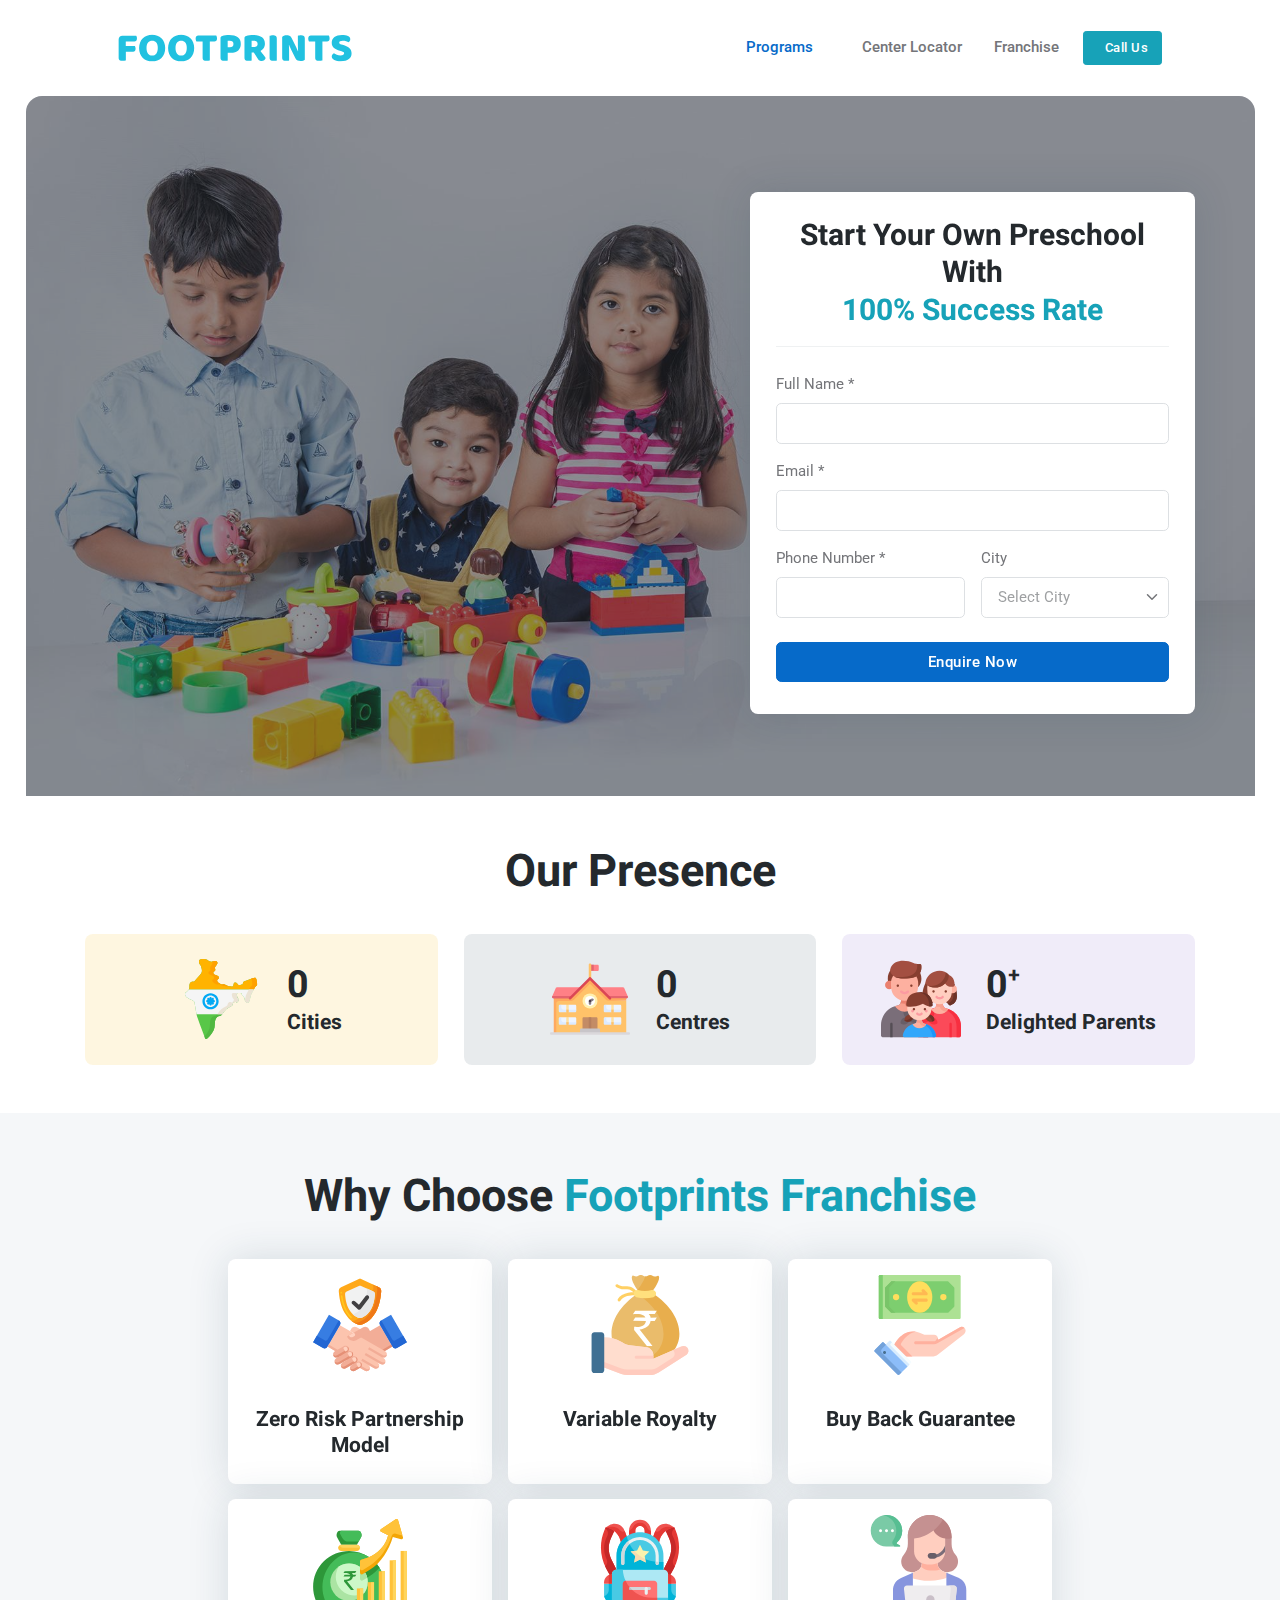
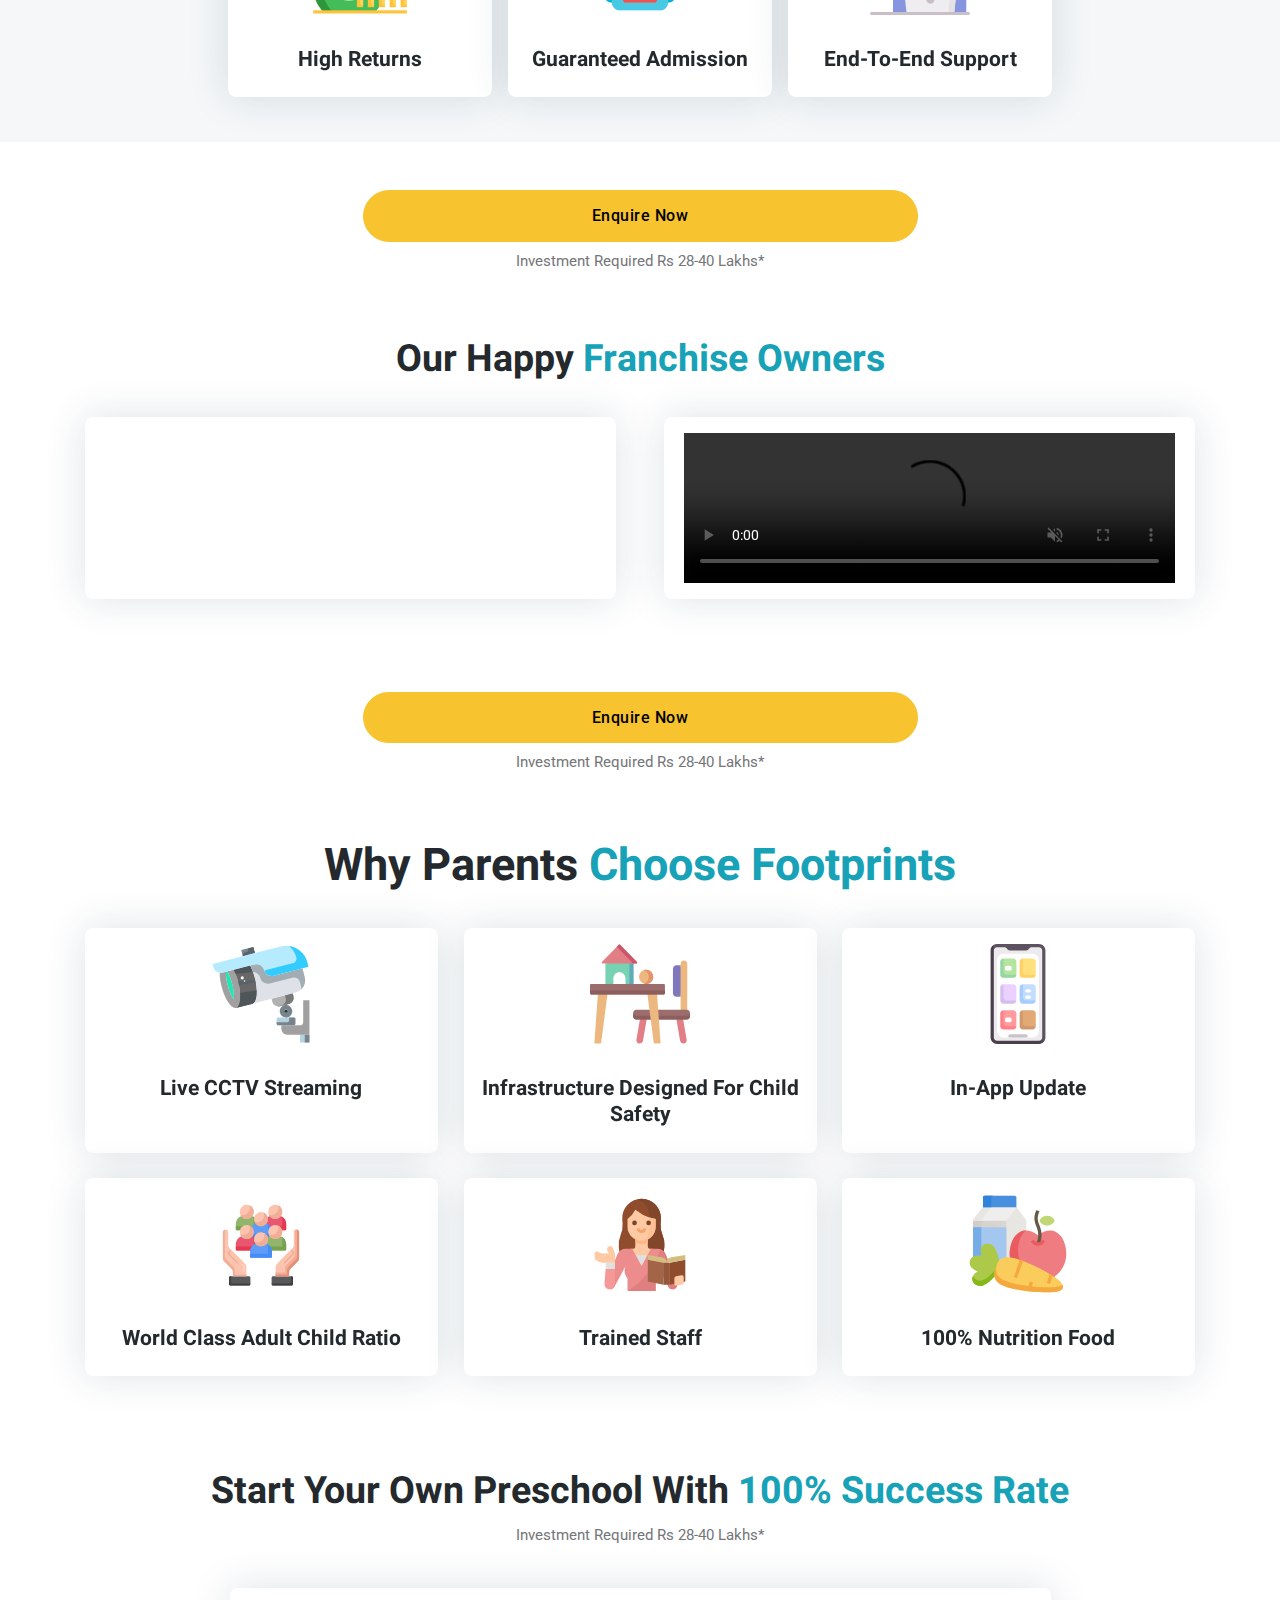
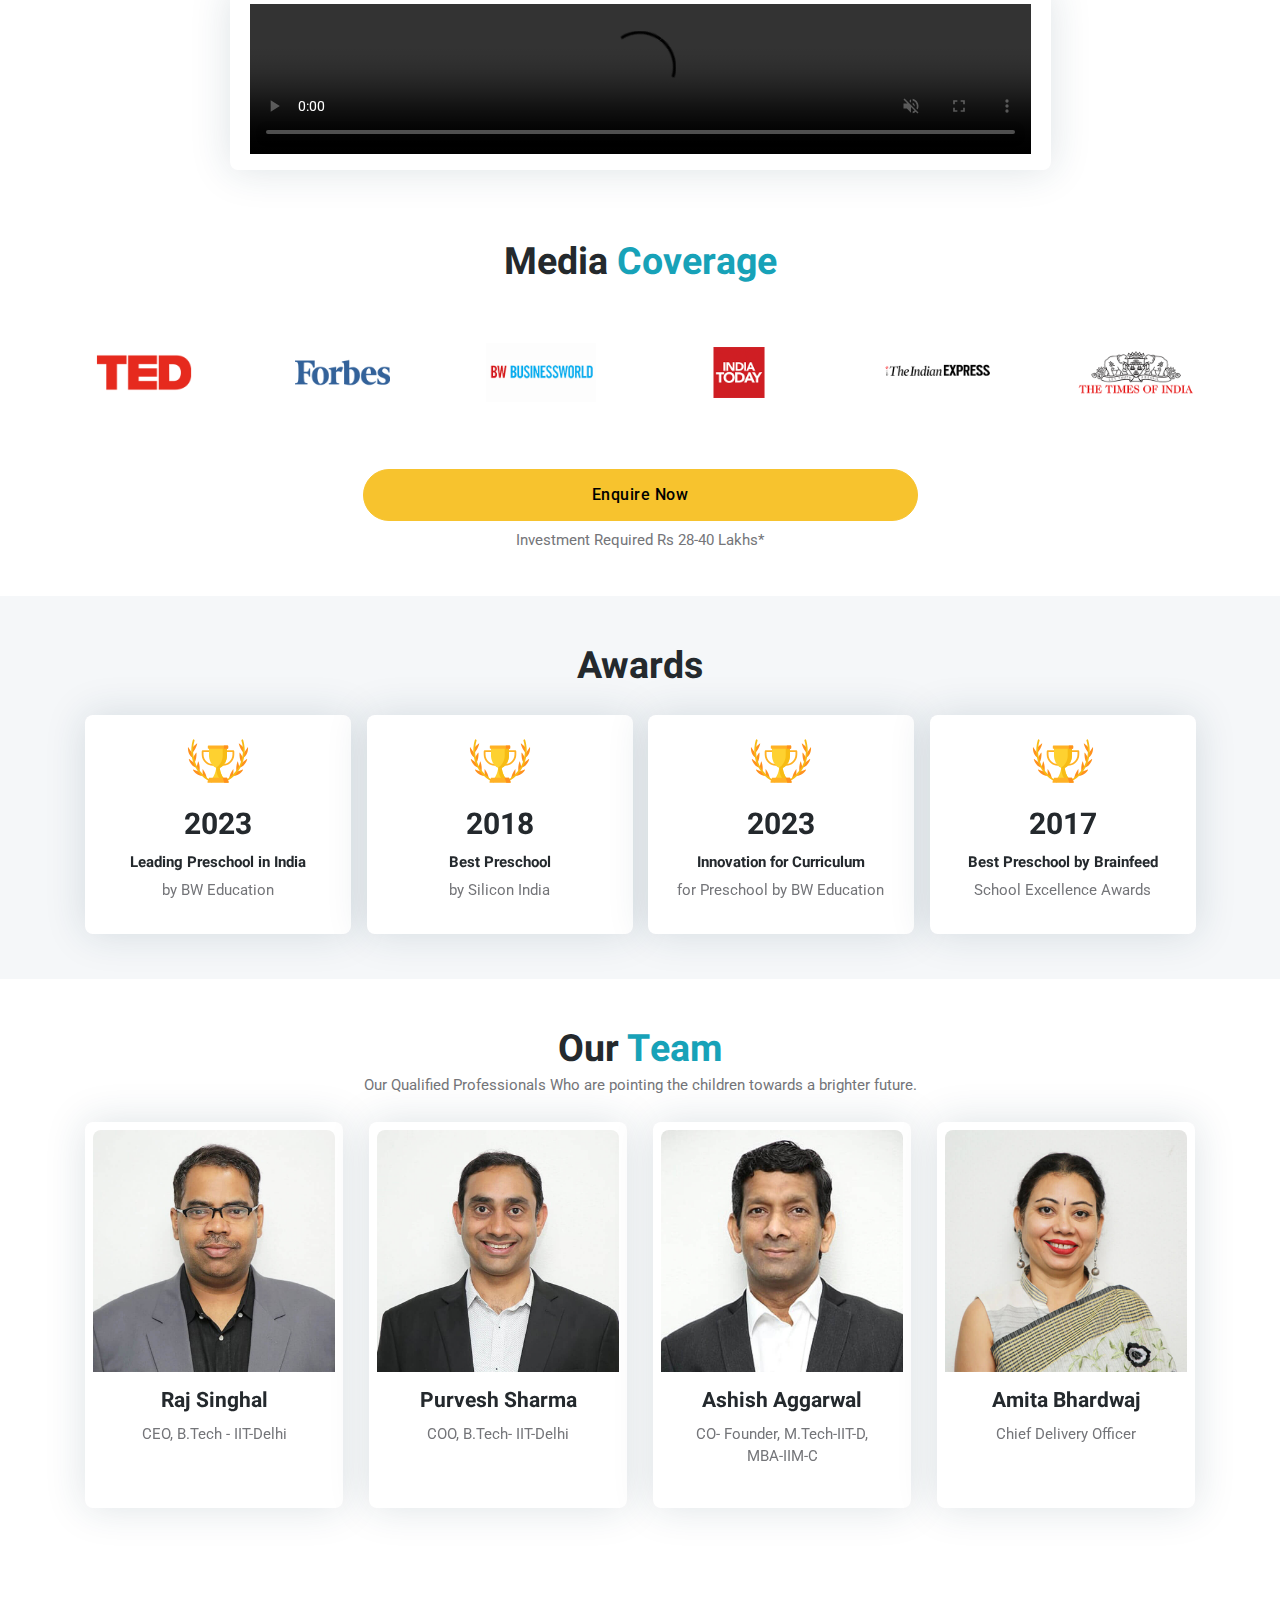
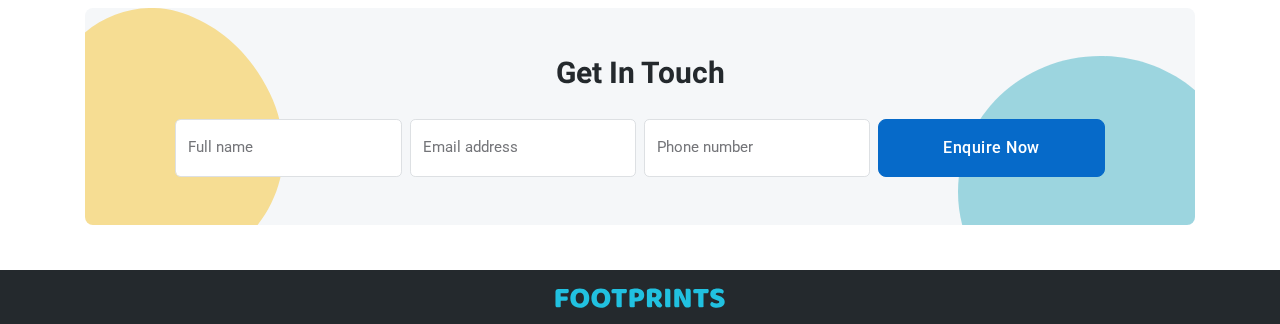
==== commit bcdeb565: "feedback-updated" ====
--- a/index-2.html
+++ b/index-2.html
@@ -151,7 +151,7 @@
 	
 <!-- =======================
 Main Banner START -->
-<section class="pt-0 position-relative overflow-hidden h-200px h-sm-600px h-lg-700px rounded-top-4 mx-2 mx-md-4" style="background-image:url(assets/images/global/top-bg-01.jpg); background-position: center; background-size: cover;">
+<section class="pt-0 position-relative overflow-hidden h-200px h-sm-600px h-lg-700px rounded-top-4 mx-2 mx-md-4" style="background-image:url(assets/images/global/bg-kid-2.jpg); background-position: center; background-size: cover;">
 	<div class="bg-overlay bg-dark opacity-5"></div>
 		
 	<div class="container z-index-9 position-relative h-100">
@@ -336,7 +336,7 @@
 				<div class="row g-3 text-center justify-content-center">
 					<!-- Card item START -->
 					<div class="col-6 col-sm-4 col-lg-4 col-xl-4">
-						<div class="card p-2 shadow h-100">
+						<div class="card shadow h-100">
 							<div class="card-image-scale rounded-3 position-relative">
 								<!-- Card Image -->
 								<img src="assets/images/icons/trust.svg" class="my-3" alt="" width="100px">
@@ -353,7 +353,7 @@
 
 					<!-- Card item START -->
 					<div class="col-6 col-sm-4 col-lg-4 col-xl-4">
-						<div class="card p-2 shadow h-100">
+						<div class="card shadow h-100">
 							<div class="card-image-scale rounded-3 position-relative">
 								<!-- Card Image -->
 								<img src="assets/images/icons/salary.svg" class="my-3" alt="" width="100px">
@@ -370,7 +370,7 @@
 
 					<!-- Card item START -->
 					<div class="col-6 col-sm-4 col-lg-4 col-xl-4">
-						<div class="card p-2 shadow h-100">
+						<div class="card shadow h-100">
 							<div class="card-image-scale rounded-3 position-relative">
 								<!-- Card Image -->
 								<img src="assets/images/icons/money-back-guarantee.svg" class="my-3" alt="" width="100px">
@@ -387,7 +387,7 @@
 
 					<!-- Card item START -->
 					<div class="col-6 col-sm-4 col-lg-4 col-xl-4">
-						<div class="card p-2 shadow h-100">
+						<div class="card shadow h-100">
 							<div class="card-image-scale rounded-3 position-relative">
 								<!-- Card Image -->
 								<img src="assets/images/icons/earning.svg" class="my-3" alt="" width="100px">
@@ -404,7 +404,7 @@
 
 					<!-- Card item START -->
 					<div class="col-6 col-sm-4 col-lg-4 col-xl-4">
-						<div class="card p-2 shadow h-100">
+						<div class="card shadow h-100">
 							<div class="card-image-scale rounded-3 position-relative">
 								<!-- Card Image -->
 								<img src="assets/images/icons/bag.svg" class="my-3" alt="" width="100px">
@@ -421,7 +421,7 @@
 
 					<!-- Card item START -->
 					<div class="col-6 col-sm-4 col-lg-4 col-xl-4">
-						<div class="card p-2 shadow h-100">
+						<div class="card shadow h-100">
 							<div class="card-image-scale rounded-3 position-relative">
 								<!-- Card Image -->
 								<img src="assets/images/icons/customer-service.svg" class="my-3" alt="" width="100px">
@@ -459,81 +459,41 @@
 CTA END -->
 
 <!-- =======================
-Contact form START -->
-<section id="contact-form" class="position-relative overflow-hidden pt-0 pt-md-5">
-
-
+FranchiseVideo form START -->
+<section class="franchiseVideo pt-0 pt-md-5">
 	<div class="container">
 		<!-- Title -->
 		<div class="row mb-4">
 			<div class="col-md-12 text-center mx-auto">
-				<h2>Start Your Own Preschool With <span class="text-info">100% Success Rate</span> </h2>
-				<p>Investment Required Rs 28-40 Lakhs*</p>
+				<h2>Our Happy <span class="text-info">Franchise Owners</span></h2>
 			</div>
 		</div>
 		
 		<div class="row g-4 g-sm-5 align-items-center">
+			<!--  -->
 			<div class="col-lg-6">
 				<div class="card card-body shadow">
 					<video width="100%" autoplay muted loop playsinline preload="metadata">
-						<source src="assets/images/videos/intro-video.mp4" type="video/mp4">
+						<source src="assets/images/videos/Franchise-Center-Tour.mp4" type="video/mp4">
 					</video> 
 				</div>
 			</div>
-
-			<!-- Contact form START -->
+			<!--  -->
+
+			<!-- Franchise form START -->
 			<div class="col-lg-6">
-				<div class="card card-body shadow p-4 p-sm-5 position-relative">
-					
-					<!-- Form START -->
-					<form class="row g-3 position-relative">
-						<!-- Name -->
-						<div class="col-md-6 col-lg-12 col-xl-6">
-							<label class="form-label">First name *</label>
-							<input type="text" class="form-control" aria-label="First name">
-						</div>
-
-						<!-- Last name -->
-						<div class="col-md-6 col-lg-12 col-xl-6">
-							<label class="form-label">Last name *</label>
-							<input type="text" class="form-control" aria-label="Last name">
-						</div>
-						<!-- Email -->
-						<div class="col-md-6 col-lg-12 col-xl-6">
-							<label class="form-label">Email *</label>
-							<input type="email" class="form-control">
-						</div>
-						<!-- Phone number -->
-						<div class="col-md-6 col-lg-12 col-xl-6">
-							<label class="form-label">Phone number *</label>
-							<input type="text" class="form-control">
-						</div>
-						<!-- Select subject -->
-						<div class="col-12">
-							<label class="form-label">City</label>
-							<select class="form-select js-choice z-index-9" aria-label=".form-select-sm">
-								<option value="">Select City</option>
-								<option>Delhi</option>
-								<option>Noida</option>
-								<option>Ghaziabad</option>
-								<option>Faridabad</option>
-								<option>Gurgaon</option>
-							</select>
-						</div>
-						<!-- Button -->
-						<div class="col-12">
-							<button type="submit" class="btn btn-primary mt-3">Enquire Now</button>
-						</div>
-					</form>
-					<!-- Form END -->
-				</div>
-			</div>
-			<!-- Contact form END -->
-		</div>
-	</div>
-</section>
-<!-- =======================
-Contact form END -->
+				<div class="card card-body shadow">
+					<video width="100%" autoplay muted loop playsinline preload="metadata" controls>
+						<source src="assets/images/videos/Footprints-Franchise-Founders-Speak.mp4" type="video/mp4">
+					</video> 
+				</div>
+			</div>
+			<!-- Franchise form END -->
+		</div>
+	</div>
+</section>
+<!-- =======================
+FranchiseVideo form END -->
 
 <!-- =======================
 CTA START -->
@@ -566,7 +526,7 @@
 		<div class="row g-4 text-center justify-content-center">
 			<!-- Card item START -->
 			<div class="col-6 col-sm-4 col-lg-4 col-xl-4">
-				<div class="card p-2 shadow h-100">
+				<div class="card shadow h-100">
 					<div class="card-image-scale rounded-3 position-relative">
 						<!-- Card Image -->
 						<img src="assets/images/icons/cctv-camera.svg" class="my-3" alt="" width="100px">
@@ -583,7 +543,7 @@
 
 			<!-- Card item START -->
 			<div class="col-6 col-sm-4 col-lg-4 col-xl-4">
-				<div class="card p-2 shadow h-100">
+				<div class="card shadow h-100">
 					<div class="card-image-scale rounded-3 position-relative">
 						<!-- Card Image -->
 						<img src="assets/images/icons/classroom.svg" class="my-3" alt="" width="100px">
@@ -600,7 +560,7 @@
 
 			<!-- Card item START -->
 			<div class="col-6 col-sm-4 col-lg-4 col-xl-4">
-				<div class="card p-2 shadow h-100">
+				<div class="card shadow h-100">
 					<div class="card-image-scale rounded-3 position-relative">
 						<!-- Card Image -->
 						<img src="assets/images/icons/mobile-app.svg" class="my-3" alt="" width="100px">
@@ -617,7 +577,7 @@
 
 			<!-- Card item START -->
 			<div class="col-6 col-sm-4 col-lg-4 col-xl-4">
-				<div class="card p-2 shadow h-100">
+				<div class="card shadow h-100">
 					<div class="card-image-scale rounded-3 position-relative">
 						<!-- Card Image -->
 						<img src="assets/images/icons/kids.svg" class="my-3" alt="" width="100px">
@@ -634,7 +594,7 @@
 
 			<!-- Card item START -->
 			<div class="col-6 col-sm-4 col-lg-4 col-xl-4">
-				<div class="card p-2 shadow h-100">
+				<div class="card shadow h-100">
 					<div class="card-image-scale rounded-3 position-relative">
 						<!-- Card Image -->
 						<img src="assets/images/icons/teacher.svg" class="my-3" alt="" width="100px">
@@ -651,7 +611,7 @@
 
 			<!-- Card item START -->
 			<div class="col-6 col-sm-4 col-lg-4 col-xl-4">
-				<div class="card p-2 shadow h-100">
+				<div class="card shadow h-100">
 					<div class="card-image-scale rounded-3 position-relative">
 						<!-- Card Image -->
 						<img src="assets/images/icons/healthy-food.svg" class="my-3" alt="" width="100px">
@@ -672,6 +632,32 @@
 <!-- =======================
 Instructor grid END -->
 
+<!-- =======================
+FounderVideo form START -->
+<section class="franchiseVideo pt-0 pt-md-5">
+	<div class="container">
+		<!-- Title -->
+		<div class="row mb-4">
+			<div class="col-md-12 text-center mx-auto">
+				<h2>Start Your Own Preschool With <span class="text-info">100% Success Rate</span> </h2>
+				<p>Investment Required Rs 28-40 Lakhs*</p>
+			</div>
+		</div>
+		<div class="row g-4 g-sm-5 align-items-center justify-content-center">
+			<!--  -->
+			<div class="col-lg-9">
+				<div class="card card-body shadow">
+					<video width="100%" autoplay muted loop playsinline preload="metadata" controls>
+						<source src="assets/images/videos/Footprints-Founders-Speak.mp4" type="video/mp4">
+					</video> 
+				</div>
+			</div>
+			<!--  -->
+		</div>
+	</div>
+</section>
+<!-- =======================
+FounderVideo form END -->
 
 <!-- =======================
 Client START -->
@@ -733,7 +719,7 @@
 			</div>
 		</div>
 		<!-- Category START -->
-		<div class="row g-4">
+		<div class="row g-3">
 
 			<!-- Category item -->
 			<div class="col-6 col-sm-6 col-lg-4 col-xl-3">
@@ -1011,7 +997,7 @@
 			<!-- Widget -->
 			<div class="col-md-4 text-center mb-3 mb-md-0">
 				<!-- Logo START -->
-				<a href="index.html"> <img class="h-20px" src="assets/images/global/logo.svg" alt="logo"> </a>
+				<a href="#"> <img class="h-20px" src="assets/images/global/logo.svg" alt="logo"> </a>
 			</div>
 			
 		</div>
@@ -1021,7 +1007,7 @@
 Footer END -->
 
 <!-- Back to top -->
-<div class="back-top"><i class="bi bi-arrow-up-short position-absolute top-50 start-50 translate-middle"></i></div>
+<div class="back-top"><i class="bi bi-arrow-up-short position-absolute top-50 start-50 translate-middle"></i>↑</div>
 
 <!-- Bootstrap JS -->
 <script src="assets/vendor/bootstrap/dist/js/bootstrap.bundle.min.js"></script>
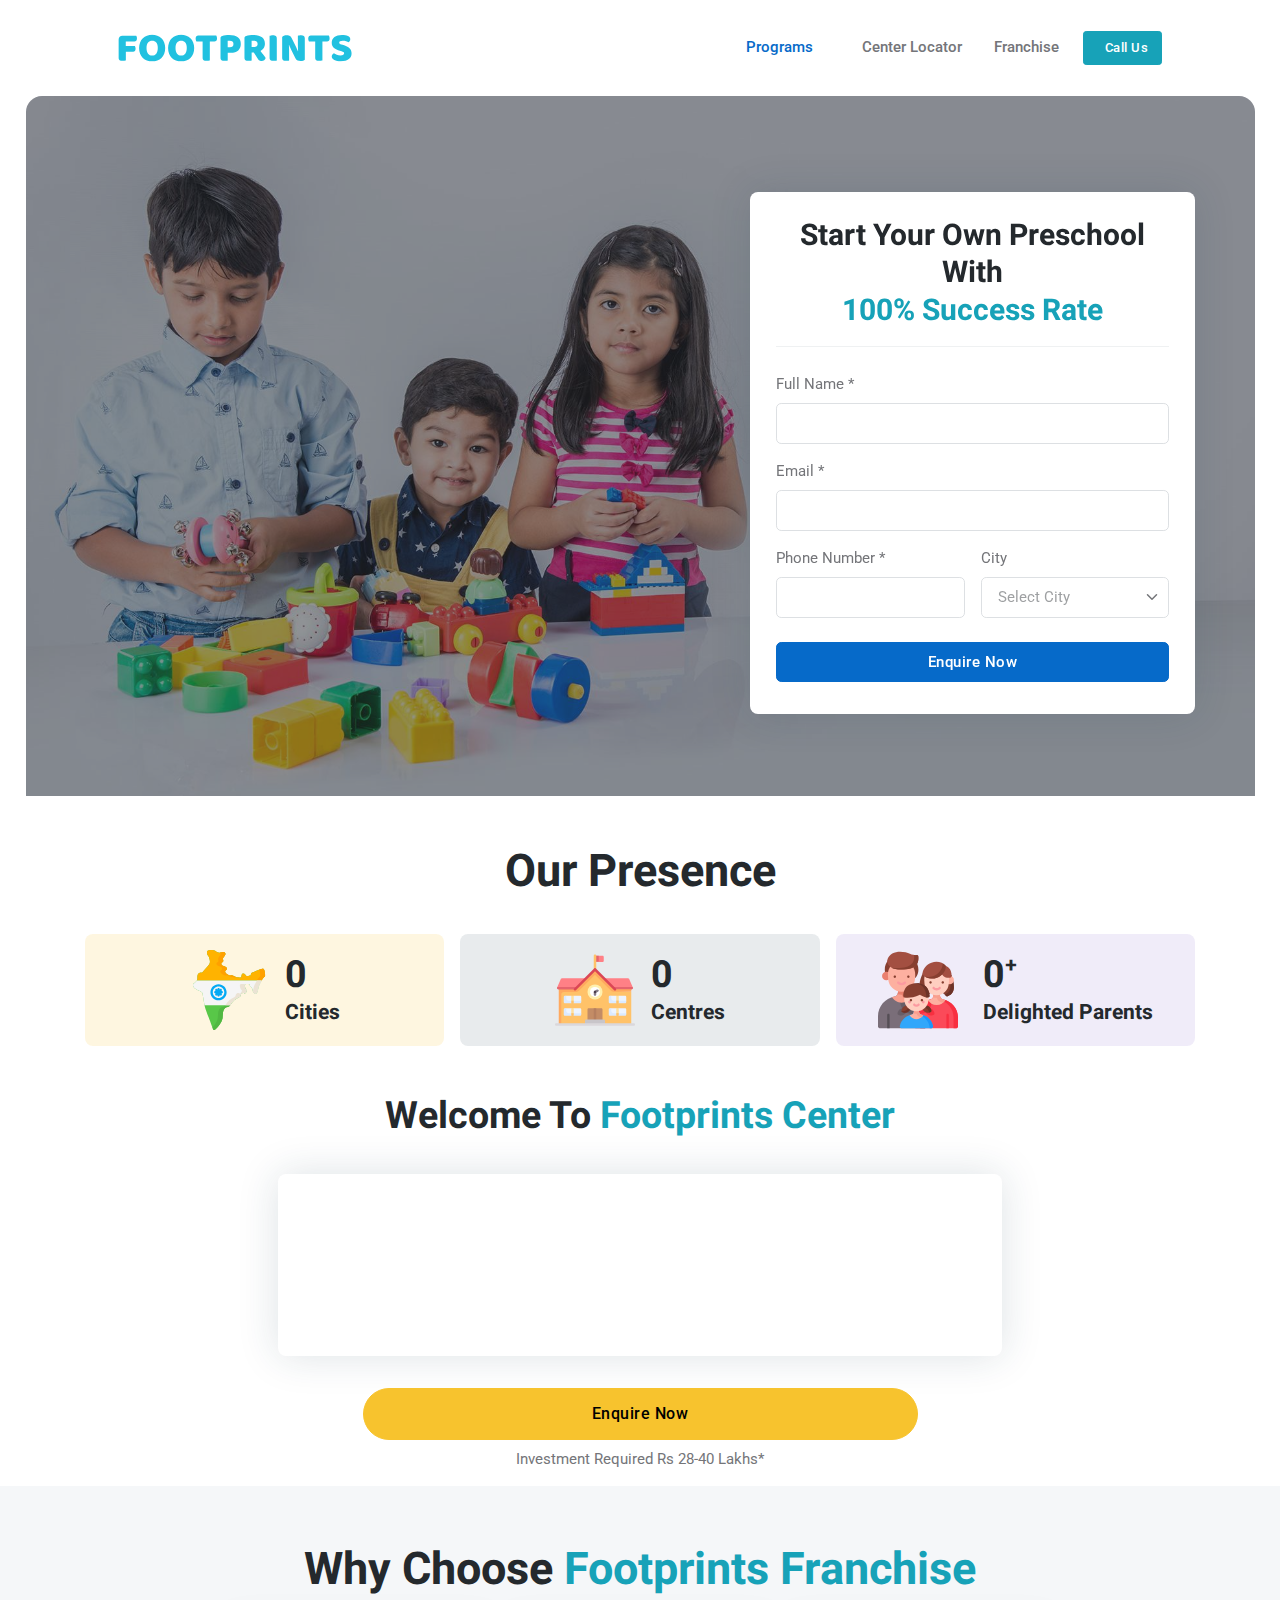
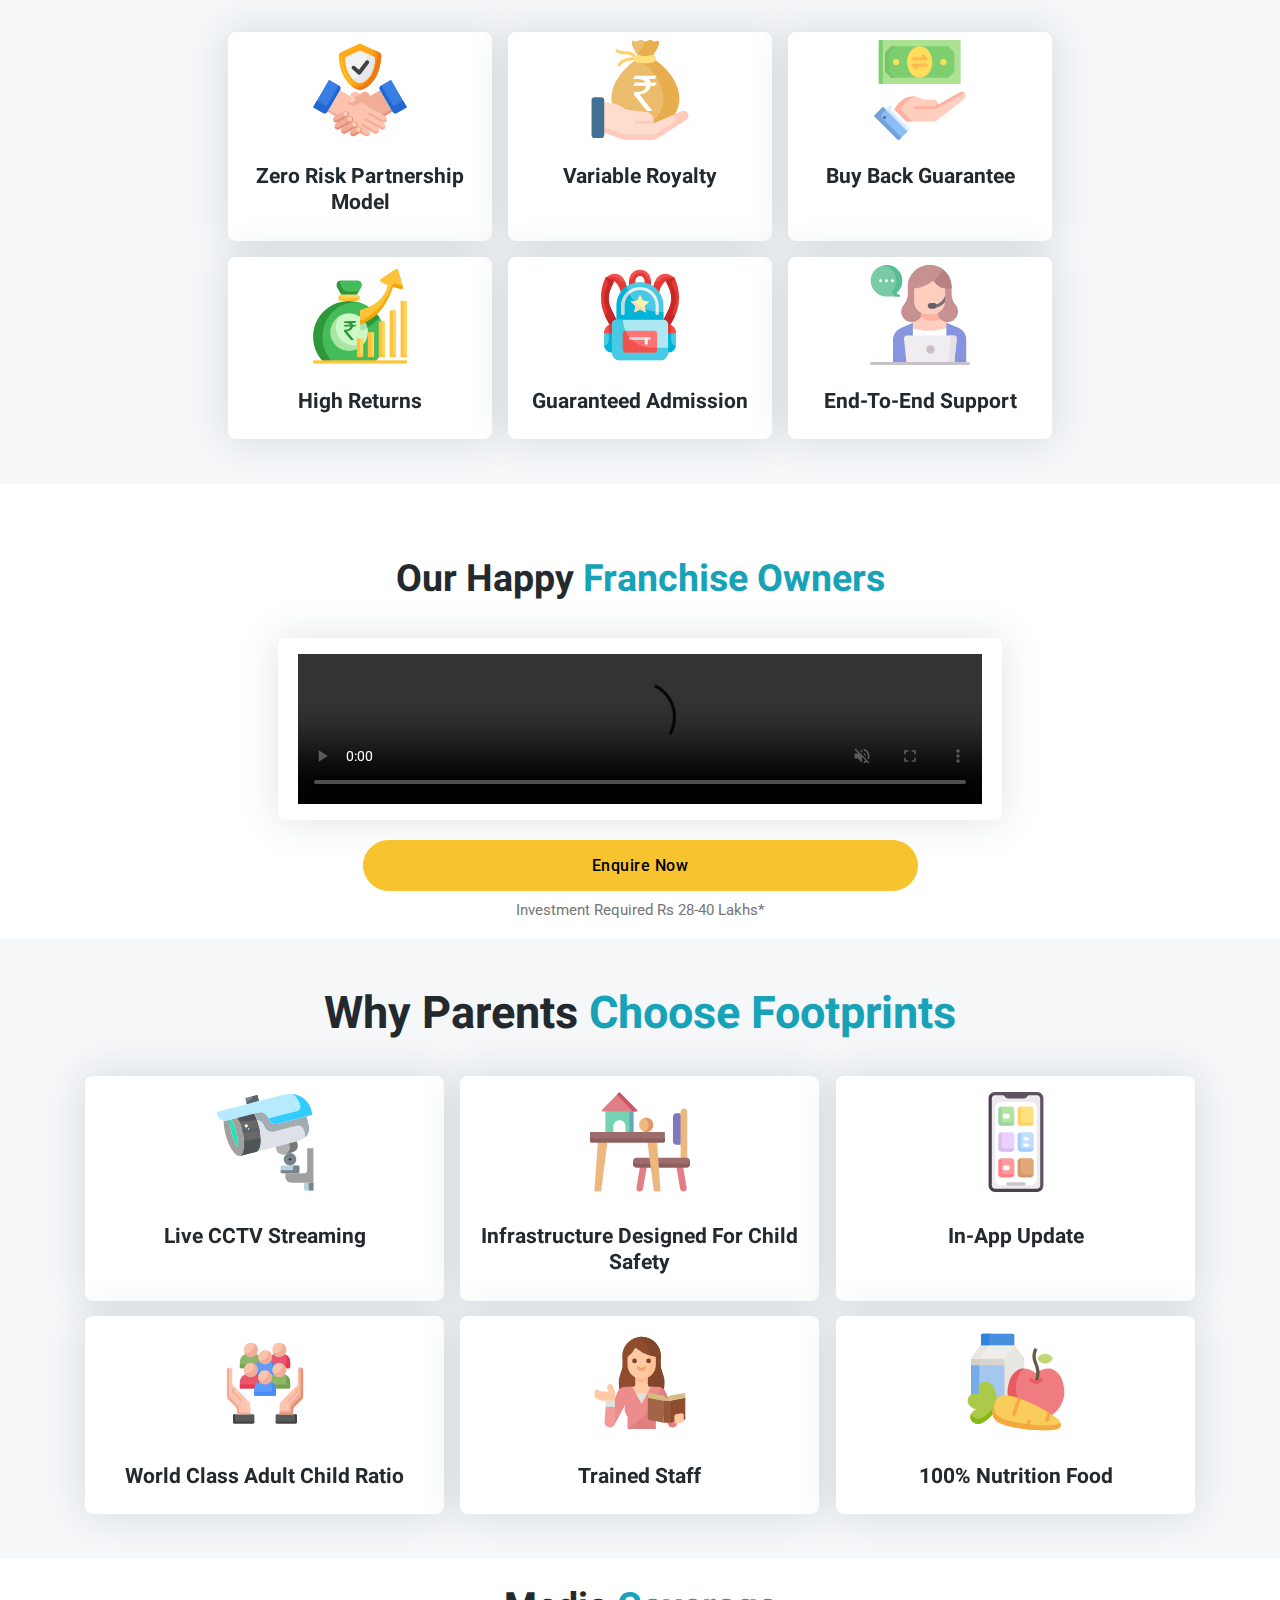
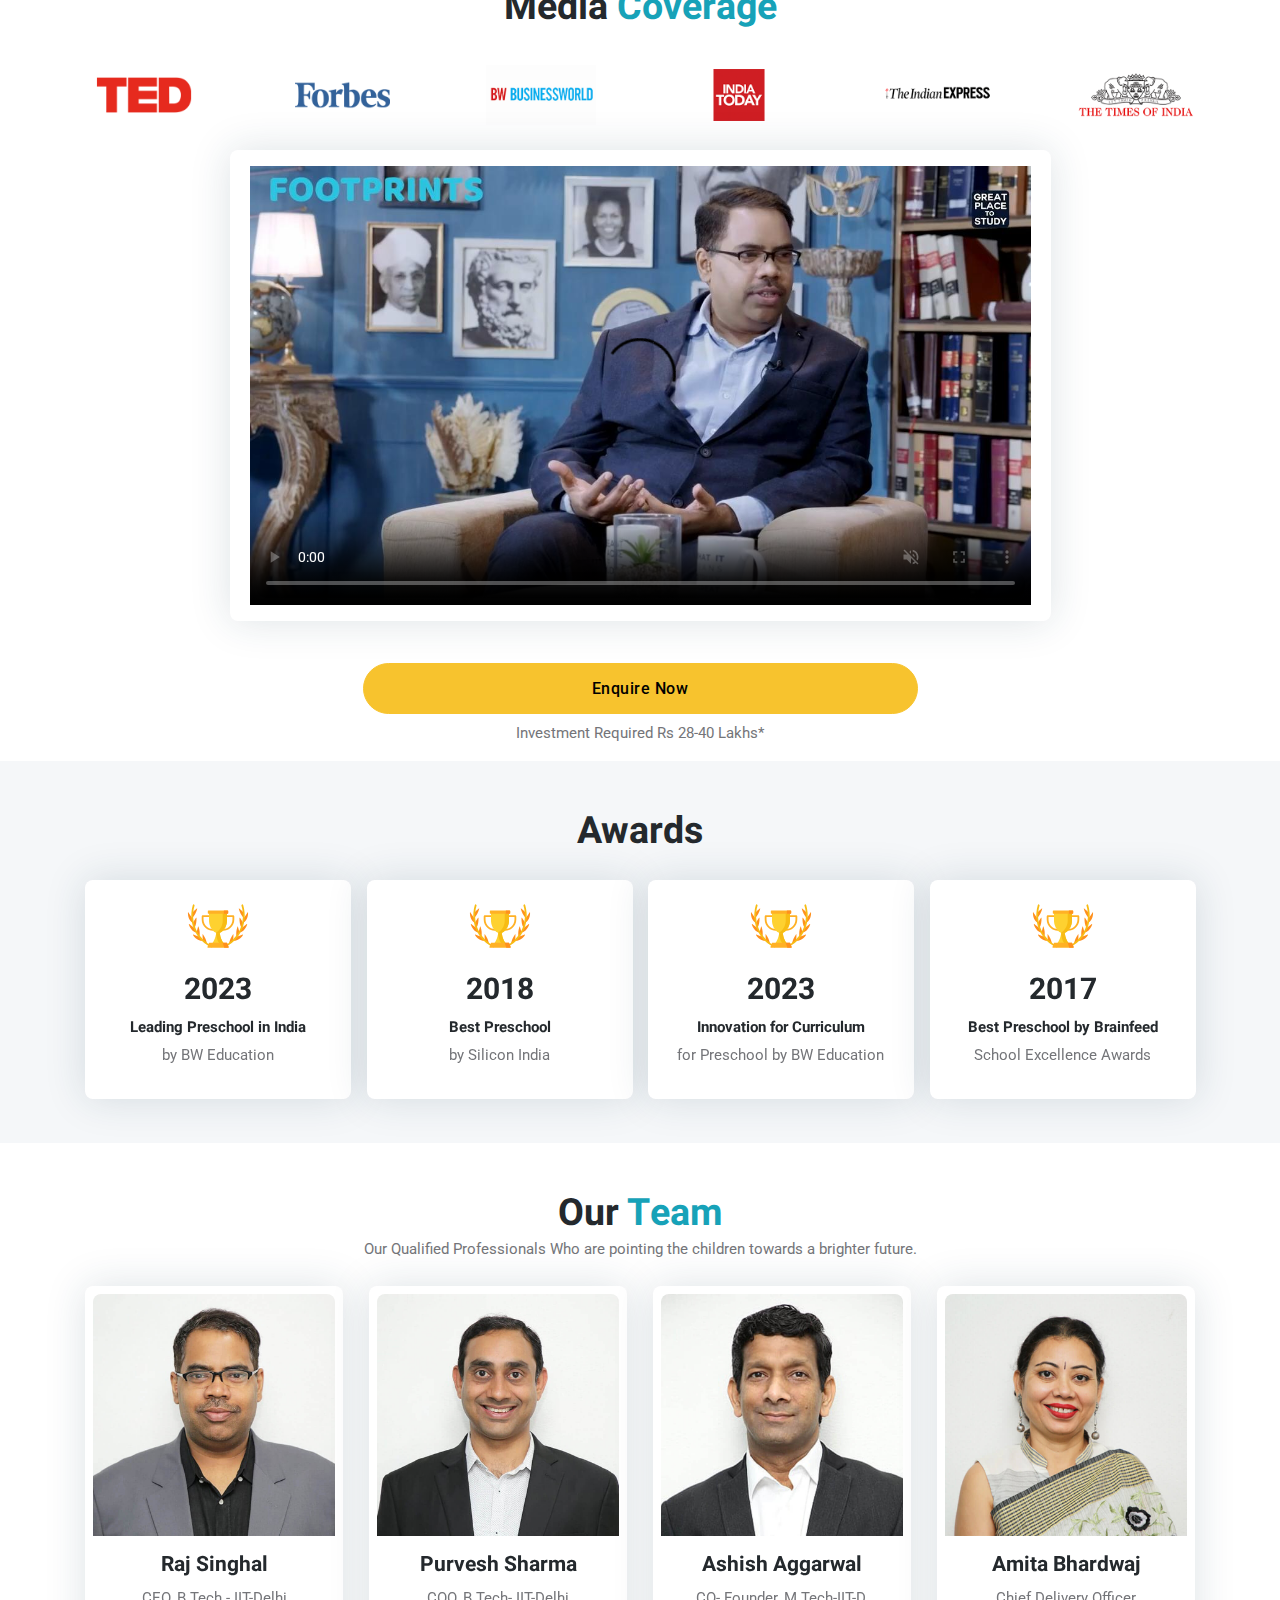
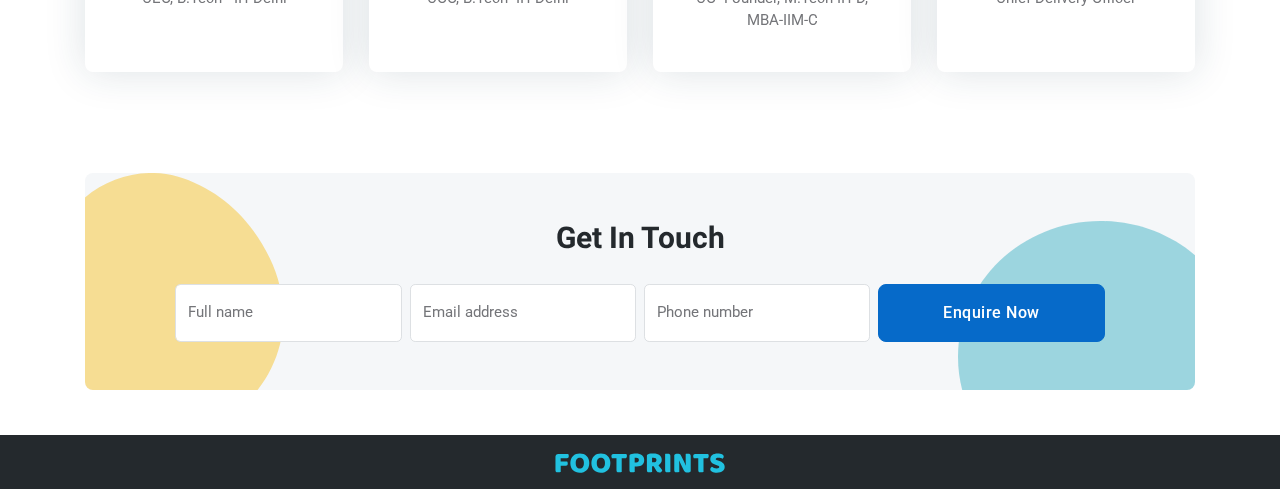
==== commit d82de4f4: "feedback Updated - v2" ====
--- a/index-2.html
+++ b/index-2.html
@@ -9,6 +9,13 @@
 	<meta name="author" content="">
 	<meta name="description" content="Footprints Education">
 
+	<meta property="og:locale" content="en_US" />
+	<meta property="og:type" content="website" />
+	<meta property="og:title" content="Best Play School & Day Care Chain: Footprints" />
+	<meta name="description" content="Play School & Pre School in Gurgaon and Noida by IIT-IIM Alumni, where our best play school programs are designed to help child to develop their learning abilities and skills in a safe, secure and fun environment." />
+	<meta property="og:description" content="Play School & Pre School in Gurgaon and Noida by IIT-IIM Alumni, where our best play school programs are designed to help child to develop their learning abilities and skills in a safe, secure and fun environment." />
+	<meta property="og:url" content="#" />
+	<meta property="og:image" content="/assets/images/global/refer-img.jpg" />
 	<!-- Dark mode -->
 	<script>
 		const storedTheme = localStorage.getItem('theme')
@@ -71,7 +78,6 @@
 
 	<!-- Favicon -->
 	<!-- <link rel="shortcut icon" href="assets/images/favicon.ico"> -->
-
 	<!-- Google Font -->
 	<link rel="preconnect" href="https://fonts.googleapis.com">
 	<link rel="preconnect" href="https://fonts.gstatic.com" crossorigin>
@@ -151,12 +157,12 @@
 	
 <!-- =======================
 Main Banner START -->
-<section class="pt-0 position-relative overflow-hidden h-200px h-sm-600px h-lg-700px rounded-top-4 mx-2 mx-md-4" style="background-image:url(assets/images/global/bg-kid-2.jpg); background-position: center; background-size: cover;">
+<section class="mainBanner pt-0 position-relative overflow-hidden h-200px h-sm-600px h-lg-700px rounded-top-4 mx-2 mx-md-4">
 	<div class="bg-overlay bg-dark opacity-5"></div>
 		
 	<div class="container z-index-9 position-relative h-100">
-		<div class="d-flex justify-content-end align-items-end h-100 d-block d-sm-none">
-			<h1 class="h3 text-end text-white ">Start Your  <br> Own Preschool With <span class="text-warning"> <br> 100% Success Rate</span></h1>
+		<div class="d-flex justify-content-start align-items-end h-100 d-block d-sm-none">
+			<h1 class="h3 text-start text-white ">Start Your  <br> Own Preschool With <span class="text-warning"> <br> 100% Success Rate</span></h1>
 		</div>
 		<div class="d-none d-sm-block">
 			<div class="row py-0 py-md-5 mt-md-5 justify-content-end align-items-center text-center text-sm-start">
@@ -211,13 +217,24 @@
 <!-- =======================
 Main Banner END -->
 
+<section class="pt-3 pb-0 py-xl-5 d-block d-sm-none">
+	<div class="container">
+		<!-- Title -->
+		<div class="row">
+			<div class="col-md-8 text-center mx-auto">
+				<h3 class="fs-6 ">By IIT-IIM Alumni</h3>
+			</div>
+		</div>
+	</div>
+</section>
 <!--  -->
-<section class="mb-cta d-block d-sm-none pt-4 ctaTop">
+<section class="mb-cta d-block d-sm-none py-2 ctaTop">
 	<div class="container">
 		<div class="row">
 			<div class="col-12">
 				<!--  -->
-				<div class="card card-body shadow p-4 p-sm-4">
+				<div class="card card-body shadow p-3 p-sm-4">
+						<h3 class="h3 text-center mb-2 pb-2 border-bottom">Own a <span class="text-info">Footprints Franchise</span></h3>
 					<!-- Form START -->
 					<form class="row g-3">
 						<!-- Name -->
@@ -263,7 +280,7 @@
 
 <!-- =======================
 Counter START -->
-<section class="py-3 py-xl-5">
+<section class="ourPresence py-3 py-xl-5">
 	<div class="container">
 		<!-- Title -->
 		<div class="row mb-3 mb-lg-4">
@@ -271,39 +288,39 @@
 				<h2 class="fs-1">Our Presence</h2>
 			</div>
 		</div>
-		<div class="row g-4">
+		<div class="row g-3">
+			<!-- Counter item -->
+			<div class="col-6 col-sm-4 col-xl-4">
+				<div class="d-flex justify-content-center align-items-center p-3 bg-warning bg-opacity-15 rounded-3">
+					<span class="display-6 lh-1 text-warning mb-0"><img src="assets/images/icons/india.svg" alt="" width="80px"></span>
+					<div class="ms-3 h6 fw-normal mb-0">
+						<div class="d-flex counter">
+							<h5 class="purecounter mb-0 fw-bold h2" data-purecounter-start="0" data-purecounter-end="15"	data-purecounter-delay="200">0</h5>
+							<!-- <span class="mb-0 h5">K</span> -->
+						</div>
+						<p class="mb-0 h5">Cities</p>
+					</div>
+				</div>
+			</div>
+			<!-- Counter item -->
+			<div class="col-6 col-sm-4 col-xl-4">
+				<div class="d-flex justify-content-center align-items-center p-3 bg-blue bg-opacity-10 rounded-3">
+					<span class="display-6 lh-1 text-blue mb-0"><img src="assets/images/icons/school.svg" alt="" width="80px"></span>
+					<div class="ms-3 h6 fw-normal mb-0">
+						<div class="d-flex counter">
+							<h5 class="purecounter mb-0 fw-bold h2" data-purecounter-start="0" data-purecounter-end="93" data-purecounter-delay="200">0</h5>
+							<!-- <span class="mb-0 h5">+</span> -->
+						</div>
+						<p class="mb-0 h5">Centres</p>
+					</div>
+				</div>
+			</div>
 			<!-- Counter item -->
 			<div class="col-sm-4 col-xl-4">
-				<div class="d-flex justify-content-center align-items-center p-4 bg-warning bg-opacity-15 rounded-3">
-					<span class="display-6 lh-1 text-warning mb-0"><img src="assets/images/icons/india.svg" alt="" width="80px"></span>
-					<div class="ms-4 h6 fw-normal mb-0">
-						<div class="d-flex">
-							<h5 class="purecounter mb-0 fw-bold h2" data-purecounter-start="0" data-purecounter-end="15"	data-purecounter-delay="200">0</h5>
-							<!-- <span class="mb-0 h5">K</span> -->
-						</div>
-						<p class="mb-0 h5">Cities</p>
-					</div>
-				</div>
-			</div>
-			<!-- Counter item -->
-			<div class="col-sm-4 col-xl-4">
-				<div class="d-flex justify-content-center align-items-center p-4 bg-blue bg-opacity-10 rounded-3">
-					<span class="display-6 lh-1 text-blue mb-0"><img src="assets/images/icons/school.svg" alt="" width="80px"></span>
-					<div class="ms-4 h6 fw-normal mb-0">
-						<div class="d-flex">
-							<h5 class="purecounter mb-0 fw-bold h2" data-purecounter-start="0" data-purecounter-end="93" data-purecounter-delay="200">0</h5>
-							<!-- <span class="mb-0 h5">+</span> -->
-						</div>
-						<p class="mb-0 h5">Centres</p>
-					</div>
-				</div>
-			</div>
-			<!-- Counter item -->
-			<div class="col-sm-4 col-xl-4">
-				<div class="d-flex justify-content-center align-items-center p-4 bg-purple bg-opacity-10 rounded-3">
+				<div class="d-flex justify-content-center align-items-center p-3 bg-purple bg-opacity-10 rounded-3">
 					<span class="display-6 lh-1 text-purple mb-0"><img src="assets/images/icons/family.svg" alt="" width="80px"></span>
 					<div class="ms-4 h6 fw-normal mb-0">
-						<div class="d-flex">
+						<div class="d-flex counter">
 							<h5 class="purecounter mb-0 fw-bold h2" data-purecounter-start="0" data-purecounter-end="31316"	data-purecounter-delay="200">0</h5>
 							<span class="mb-0 h5">+</span>
 						</div>
@@ -318,6 +335,46 @@
 <!-- =======================
 Counter END -->
 
+<!-- =======================
+Founder Video form START -->
+<section class="franchiseVideo py-3 pt-lg-0">
+	<div class="container">
+		<div class="row g-4 g-sm-5 justify-content-center align-items-center">
+			<!-- Franchise form START -->
+			<div class="col-lg-8">
+				<!-- Title -->
+				<div class="row mb-4">
+					<div class="col-md-12 text-center mx-auto">
+						<h2>Welcome To <span class="text-info"> <br class="d-block d-sm-none"> Footprints Center</span></h2>
+					</div>
+				</div>
+				<!--  -->
+				<div class="card card-body shadow">
+					<video width="100%" autoplay muted loop playsinline preload="metadata">
+						<source src="assets/images/videos/Franchise-Center-Tour.mp4" type="video/mp4">
+					</video> 
+				</div>
+			</div>
+			<!-- Franchise form END -->
+		</div>
+	</div>
+</section>
+<!-- =======================
+Founder Video form END -->
+<!-- =======================
+CTA START -->
+<section class="py-3 ctaBlock">
+	<div class="container">
+		<div class="row text-center">
+			<div class="col-12">
+				<a href="#" class="btn btn-lg w-50 btn-warning mb-2 rounded-pill">Enquire Now</a>
+				<p class="mb-3 mb-lg-0">Investment Required Rs 28-40 Lakhs*</p>
+			</div>
+		</div> <!-- Row END -->
+	</div>
+</section>
+<!-- =======================
+CTA END -->
 <!-- =======================
 Instructor grid START -->
 <section class="bg-light why-choose">
@@ -325,7 +382,7 @@
 		<!-- Title -->
 		<div class="row mb-4">
 			<div class="col-md-8 text-center mx-auto">
-				<h2 class="fs-1">Why Choose <span class="text-info">Footprints Franchise</span></h2>
+				<h2 class="fs-1">Why Choose <span class="text-info"><br class="d-block d-sm-none">Footprints Franchise</span></h2>
 				<!-- <p class="mb-0">Space is limited. Reserve your spot today!</p> -->
 			</div>
 		</div>
@@ -339,7 +396,7 @@
 						<div class="card shadow h-100">
 							<div class="card-image-scale rounded-3 position-relative">
 								<!-- Card Image -->
-								<img src="assets/images/icons/trust.svg" class="my-3" alt="" width="100px">
+								<img src="assets/images/icons/trust.svg" class="my-2" alt="" width="100px">
 							</div> 
 							
 							<!-- Card body -->
@@ -356,7 +413,7 @@
 						<div class="card shadow h-100">
 							<div class="card-image-scale rounded-3 position-relative">
 								<!-- Card Image -->
-								<img src="assets/images/icons/salary.svg" class="my-3" alt="" width="100px">
+								<img src="assets/images/icons/salary.svg" class="my-2" alt="" width="100px">
 							</div> 
 							
 							<!-- Card body -->
@@ -373,7 +430,7 @@
 						<div class="card shadow h-100">
 							<div class="card-image-scale rounded-3 position-relative">
 								<!-- Card Image -->
-								<img src="assets/images/icons/money-back-guarantee.svg" class="my-3" alt="" width="100px">
+								<img src="assets/images/icons/money-back-guarantee.svg" class="my-2" alt="" width="100px">
 							</div> 
 							
 							<!-- Card body -->
@@ -390,7 +447,7 @@
 						<div class="card shadow h-100">
 							<div class="card-image-scale rounded-3 position-relative">
 								<!-- Card Image -->
-								<img src="assets/images/icons/earning.svg" class="my-3" alt="" width="100px">
+								<img src="assets/images/icons/earning.svg" class="my-2" alt="" width="100px">
 							</div> 
 							
 							<!-- Card body -->
@@ -407,7 +464,7 @@
 						<div class="card shadow h-100">
 							<div class="card-image-scale rounded-3 position-relative">
 								<!-- Card Image -->
-								<img src="assets/images/icons/bag.svg" class="my-3" alt="" width="100px">
+								<img src="assets/images/icons/bag.svg" class="my-2" alt="" width="100px">
 							</div> 
 							
 							<!-- Card body -->
@@ -424,7 +481,7 @@
 						<div class="card shadow h-100">
 							<div class="card-image-scale rounded-3 position-relative">
 								<!-- Card Image -->
-								<img src="assets/images/icons/customer-service.svg" class="my-3" alt="" width="100px">
+								<img src="assets/images/icons/customer-service.svg" class="my-2" alt="" width="100px">
 							</div> 
 							
 							<!-- Card body -->
@@ -444,8 +501,35 @@
 Instructor grid END -->
 
 <!-- =======================
+FranchiseVideo form START -->
+<section class="franchiseVideo py-1 pt-md-5">
+	<div class="container">
+		<div class="row g-4 g-sm-5 justify-content-center align-items-center">
+			<!-- Franchise form START -->
+			<div class="col-lg-8">
+				<!-- Title -->
+				<div class="row my-4">
+					<div class="col-md-12 text-center mx-auto">
+						<h2>Our Happy <span class="text-info"><br class="d-block d-sm-none">Franchise Owners</span></h2>
+					</div>
+				</div>
+				<!--  -->
+				<div class="card card-body shadow">
+					<video width="100%" autoplay muted loop playsinline preload="metadata" controls>
+						<source src="assets/images/videos/Footprints-Franchise-Founders-Speak.mp4" type="video/mp4">
+					</video> 
+				</div>
+			</div>
+			<!-- Franchise form END -->
+		</div>
+	</div>
+</section>
+<!-- =======================
+FranchiseVideo form END -->
+
+<!-- =======================
 CTA START -->
-<section class="py-3 pt-lg-5">
+<section class="py-3 cta-block">
 	<div class="container">
 		<div class="row text-center">
 			<div class="col-12">
@@ -459,60 +543,8 @@
 CTA END -->
 
 <!-- =======================
-FranchiseVideo form START -->
-<section class="franchiseVideo pt-0 pt-md-5">
-	<div class="container">
-		<!-- Title -->
-		<div class="row mb-4">
-			<div class="col-md-12 text-center mx-auto">
-				<h2>Our Happy <span class="text-info">Franchise Owners</span></h2>
-			</div>
-		</div>
-		
-		<div class="row g-4 g-sm-5 align-items-center">
-			<!--  -->
-			<div class="col-lg-6">
-				<div class="card card-body shadow">
-					<video width="100%" autoplay muted loop playsinline preload="metadata">
-						<source src="assets/images/videos/Franchise-Center-Tour.mp4" type="video/mp4">
-					</video> 
-				</div>
-			</div>
-			<!--  -->
-
-			<!-- Franchise form START -->
-			<div class="col-lg-6">
-				<div class="card card-body shadow">
-					<video width="100%" autoplay muted loop playsinline preload="metadata" controls>
-						<source src="assets/images/videos/Footprints-Franchise-Founders-Speak.mp4" type="video/mp4">
-					</video> 
-				</div>
-			</div>
-			<!-- Franchise form END -->
-		</div>
-	</div>
-</section>
-<!-- =======================
-FranchiseVideo form END -->
-
-<!-- =======================
-CTA START -->
-<section class="py-3 pt-lg-5 cta-block">
-	<div class="container">
-		<div class="row text-center">
-			<div class="col-12">
-				<a href="#" class="btn btn-lg w-50 btn-warning mb-2 rounded-pill">Enquire Now</a>
-				<p class="mb-3 mb-lg-0">Investment Required Rs 28-40 Lakhs*</p>
-			</div>
-		</div> <!-- Row END -->
-	</div>
-</section>
-<!-- =======================
-CTA END -->
-
-<!-- =======================
 Instructor grid START -->
-<section class="pt-3 pt-lg-5 why-parent">
+<section class="why-parent bg-light pt-3 pt-lg-5">
 	<div class="container">
 		<!-- Title -->
 		<div class="row mb-4">
@@ -523,7 +555,7 @@
 		</div>
 
 		<!-- Instructor grid -->
-		<div class="row g-4 text-center justify-content-center">
+		<div class="row g-3 text-center justify-content-center">
 			<!-- Card item START -->
 			<div class="col-6 col-sm-4 col-lg-4 col-xl-4">
 				<div class="card shadow h-100">
@@ -633,38 +665,11 @@
 Instructor grid END -->
 
 <!-- =======================
-FounderVideo form START -->
-<section class="franchiseVideo pt-0 pt-md-5">
-	<div class="container">
-		<!-- Title -->
-		<div class="row mb-4">
-			<div class="col-md-12 text-center mx-auto">
-				<h2>Start Your Own Preschool With <span class="text-info">100% Success Rate</span> </h2>
-				<p>Investment Required Rs 28-40 Lakhs*</p>
-			</div>
-		</div>
-		<div class="row g-4 g-sm-5 align-items-center justify-content-center">
-			<!--  -->
-			<div class="col-lg-9">
-				<div class="card card-body shadow">
-					<video width="100%" autoplay muted loop playsinline preload="metadata" controls>
-						<source src="assets/images/videos/Footprints-Founders-Speak.mp4" type="video/mp4">
-					</video> 
-				</div>
-			</div>
-			<!--  -->
-		</div>
-	</div>
-</section>
-<!-- =======================
-FounderVideo form END -->
-
-<!-- =======================
 Client START -->
 <section class="pt-3 pb-0 py-lg-4 media">
 	<div class="container">
 		<!-- Title -->
-		<div class="row mb-5">
+		<div class="row mb-3">
 			<div class="col-md-12 text-center mx-auto">
 				<h2>Media <span class="text-info">Coverage</span> </h2>
 			</div>
@@ -688,6 +693,18 @@
 				<!-- Slider END -->
 			</div>
 		</div>
+		<!--  -->
+		<div class="row g-4 g-sm-5 align-items-center justify-content-center">
+			<!--  -->
+			<div class="col-lg-9">
+				<div class="card card-body shadow">
+					<video width="100%" autoplay muted loop playsinline preload="metadata" controls poster="assets/images/videos/founder-poster.jpg">
+						<source src="assets/images/videos/Footprints-Founders-Speak.mp4" type="video/mp4">
+					</video> 
+				</div>
+			</div>
+			<!--  -->
+		</div>
 	</div>
 </section>
 <!-- =======================
@@ -695,7 +712,7 @@
 
 <!-- =======================
 CTA START -->
-<section class="pt-3">
+<section class="py-3">
 	<div class="container">
 		<div class="row text-center">
 			<div class="col-12">
--- a/assets/css/style.css
+++ b/assets/css/style.css
@@ -19859,6 +19859,12 @@
   background-color: var(--bs-primary);
 }
 
+.mainBanner{
+  background-image:url(/assets/images/global/bg-kid-2.jpg); 
+  background-position: center; 
+  background-size: cover;
+}
+
 .progress {
   position: relative;
   overflow-x: visible;
@@ -20391,6 +20397,11 @@
   .nav-search .dropdown-menu {
     width: 100%;
   }
+  .mainBanner{
+    background-image:url(/assets/images/global/bg-kid-min.jpeg); 
+  }
+  .ourPresence img {
+    width: 60px;}
 }
 .back-top {
   cursor: pointer;
@@ -20882,7 +20893,7 @@
     font-size: 16px; min-height: 39px;
   }
   .why-choose .card .card-image-scale img, .why-parent .card .card-image-scale img {
-    width: 75px;}
+    width: 65px;}
 
   .why-parent .card-footer {
       height: auto;
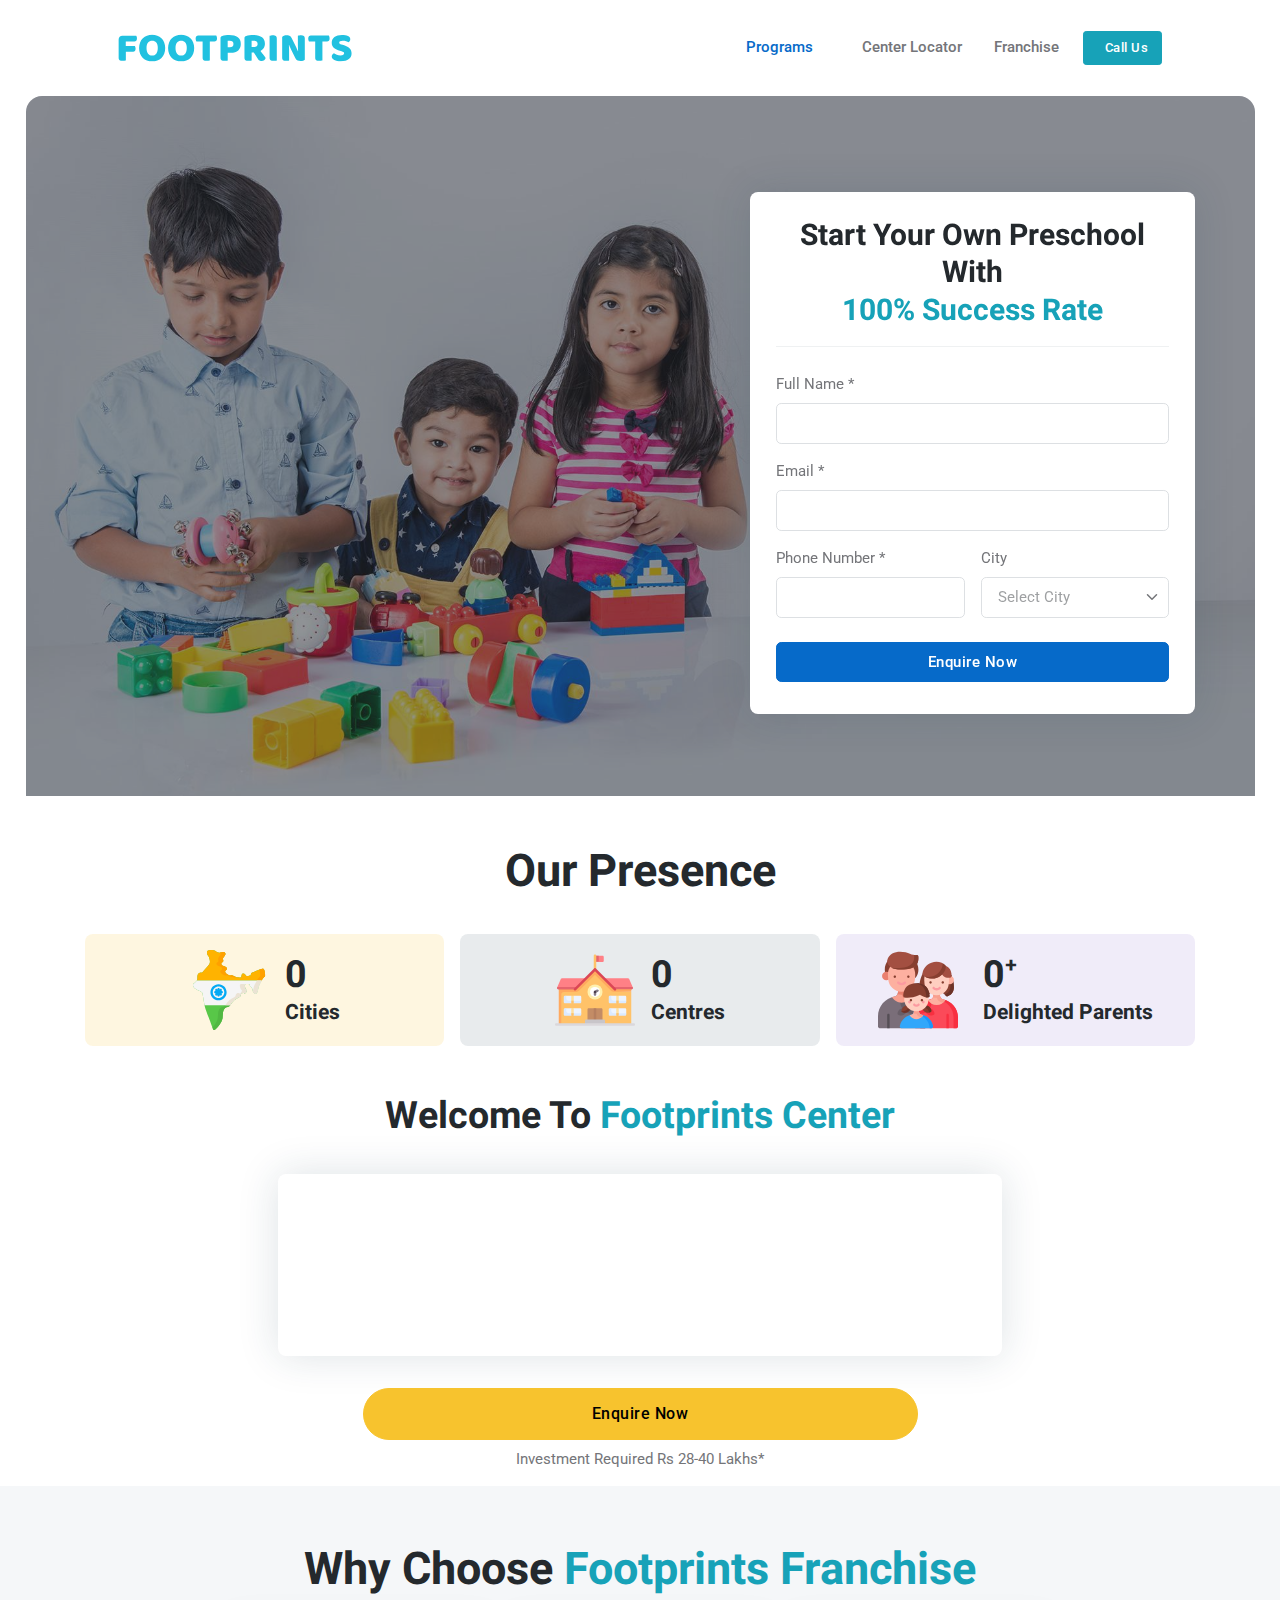
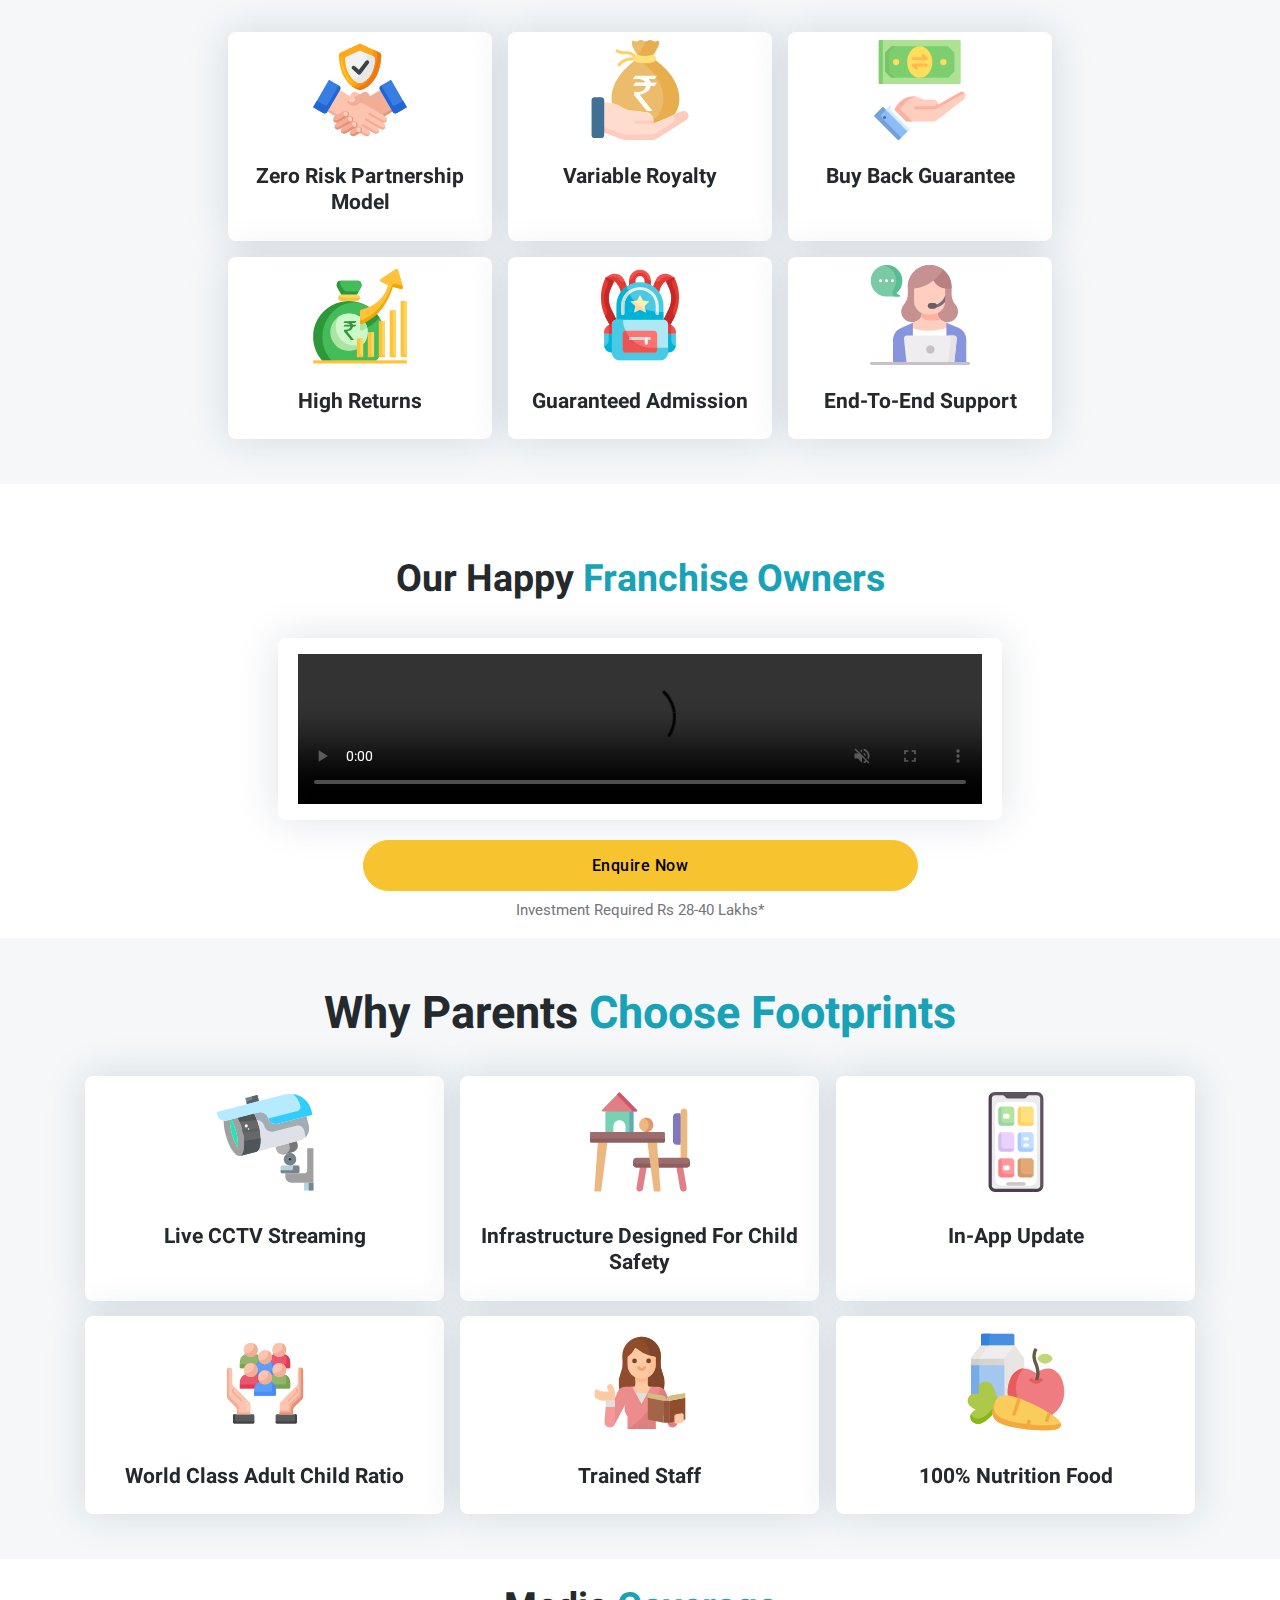
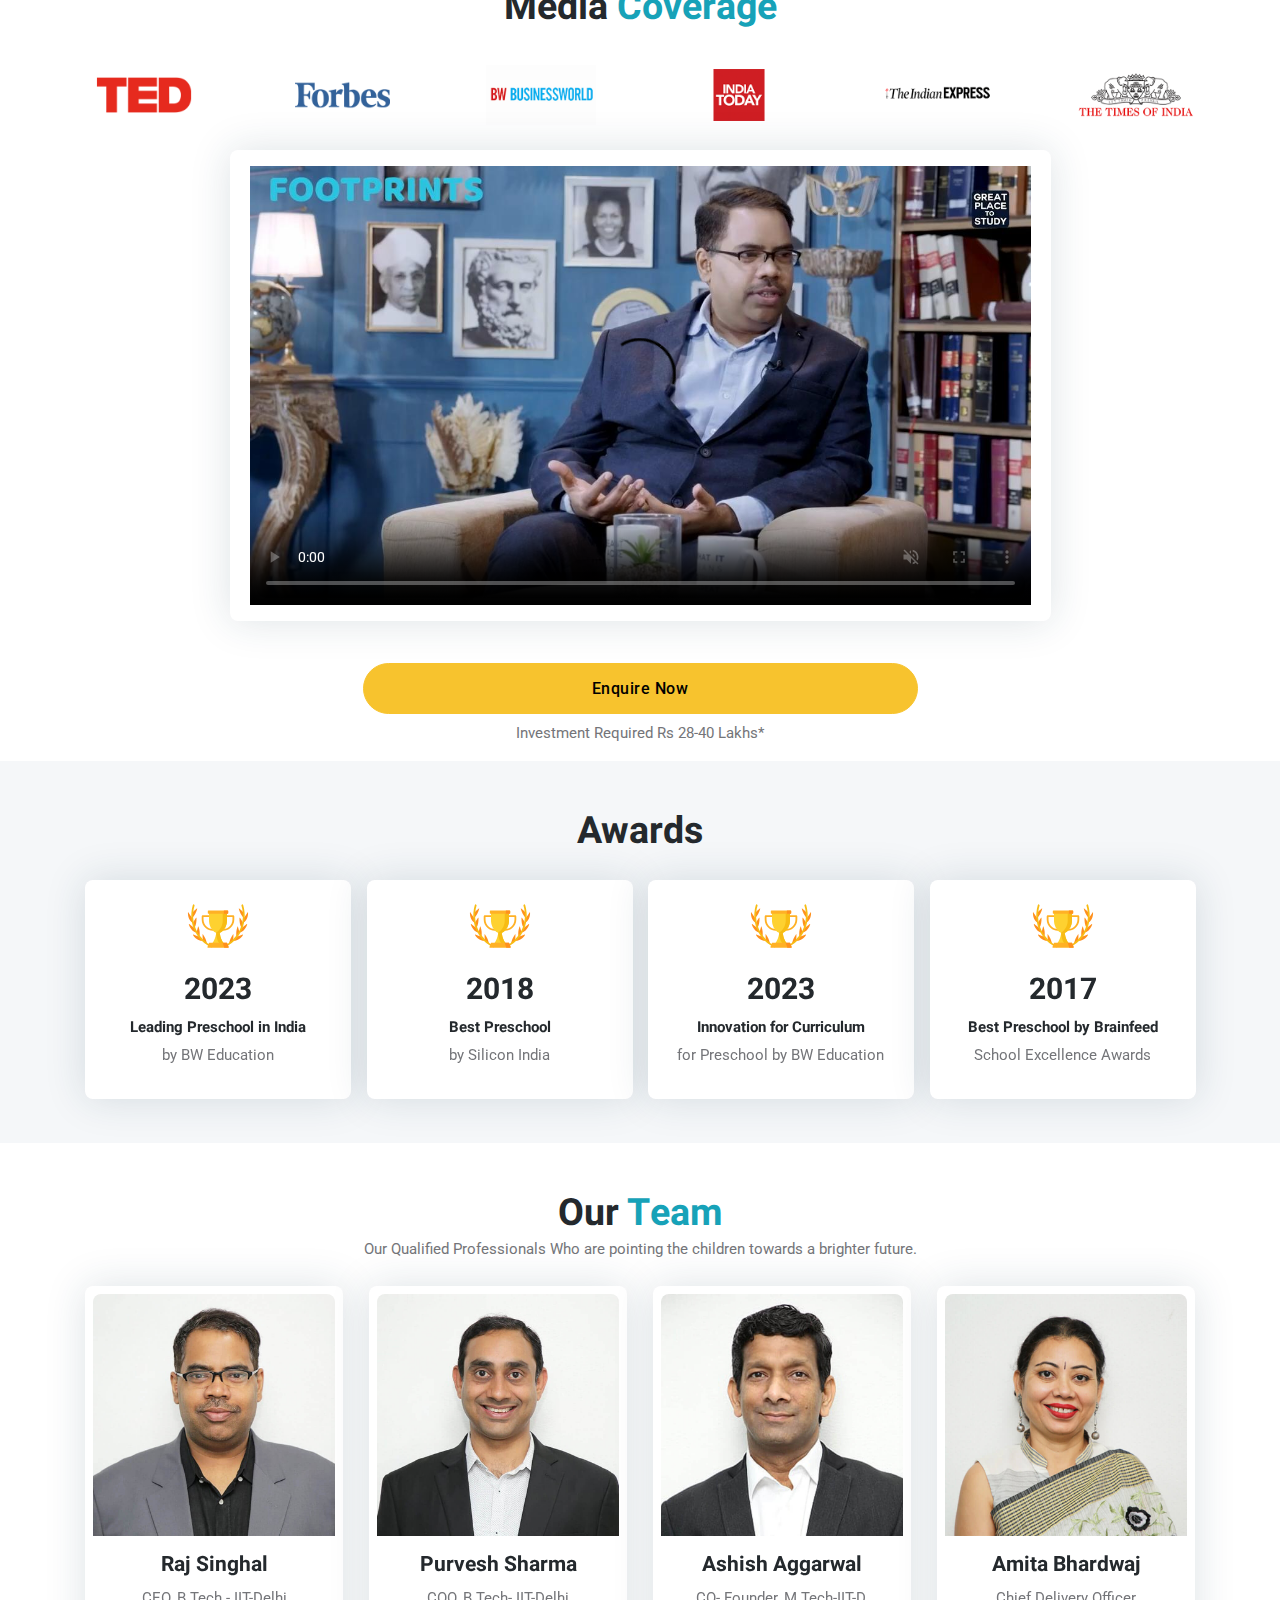
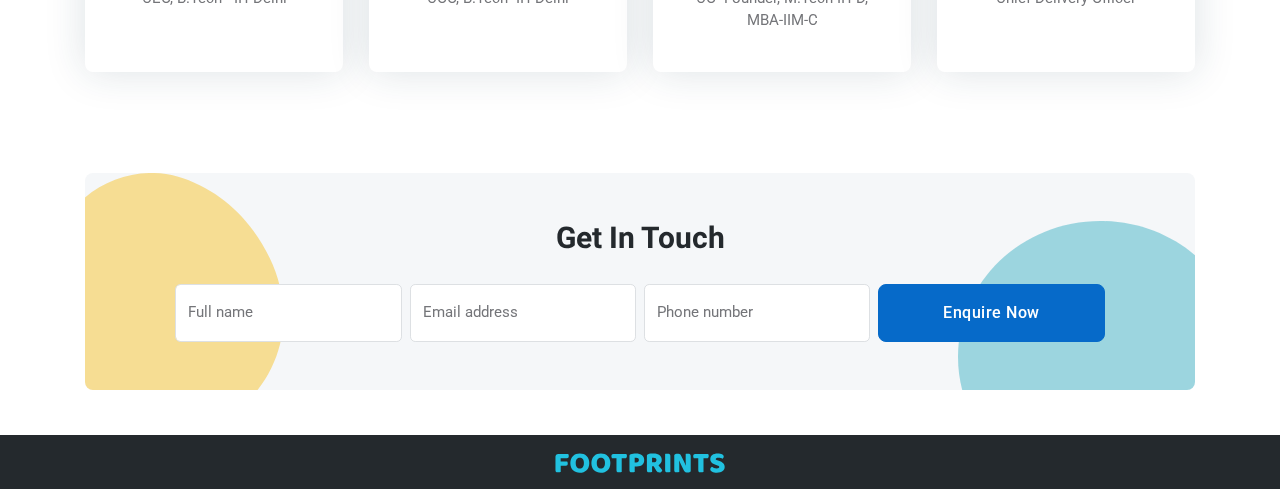
==== commit 300d24b1: "image -issue fix" ====
--- a/index-2.html
+++ b/index-2.html
@@ -94,7 +94,18 @@
 </head>
 
 <body>
-
+<style>
+.mainBanner{
+  background-image:url(/assets/images/global/bg-kid-2.jpg); 
+  background-position: center; 
+  background-size: cover;
+}
+@media (max-width: 575.98px) {
+  .mainBanner{
+    background-image:url(/assets/images/global/bg-kid-min.jpeg); 
+  }
+}
+</style>
 <!-- Header START -->
 <header class="navbar-light navbar-sticky header-static">
 	<!-- Nav START -->
--- a/assets/css/style.css
+++ b/assets/css/style.css
@@ -19859,12 +19859,6 @@
   background-color: var(--bs-primary);
 }
 
-.mainBanner{
-  background-image:url(/assets/images/global/bg-kid-2.jpg); 
-  background-position: center; 
-  background-size: cover;
-}
-
 .progress {
   position: relative;
   overflow-x: visible;
@@ -20396,9 +20390,6 @@
 @media (max-width: 575.98px) {
   .nav-search .dropdown-menu {
     width: 100%;
-  }
-  .mainBanner{
-    background-image:url(/assets/images/global/bg-kid-min.jpeg); 
   }
   .ourPresence img {
     width: 60px;}
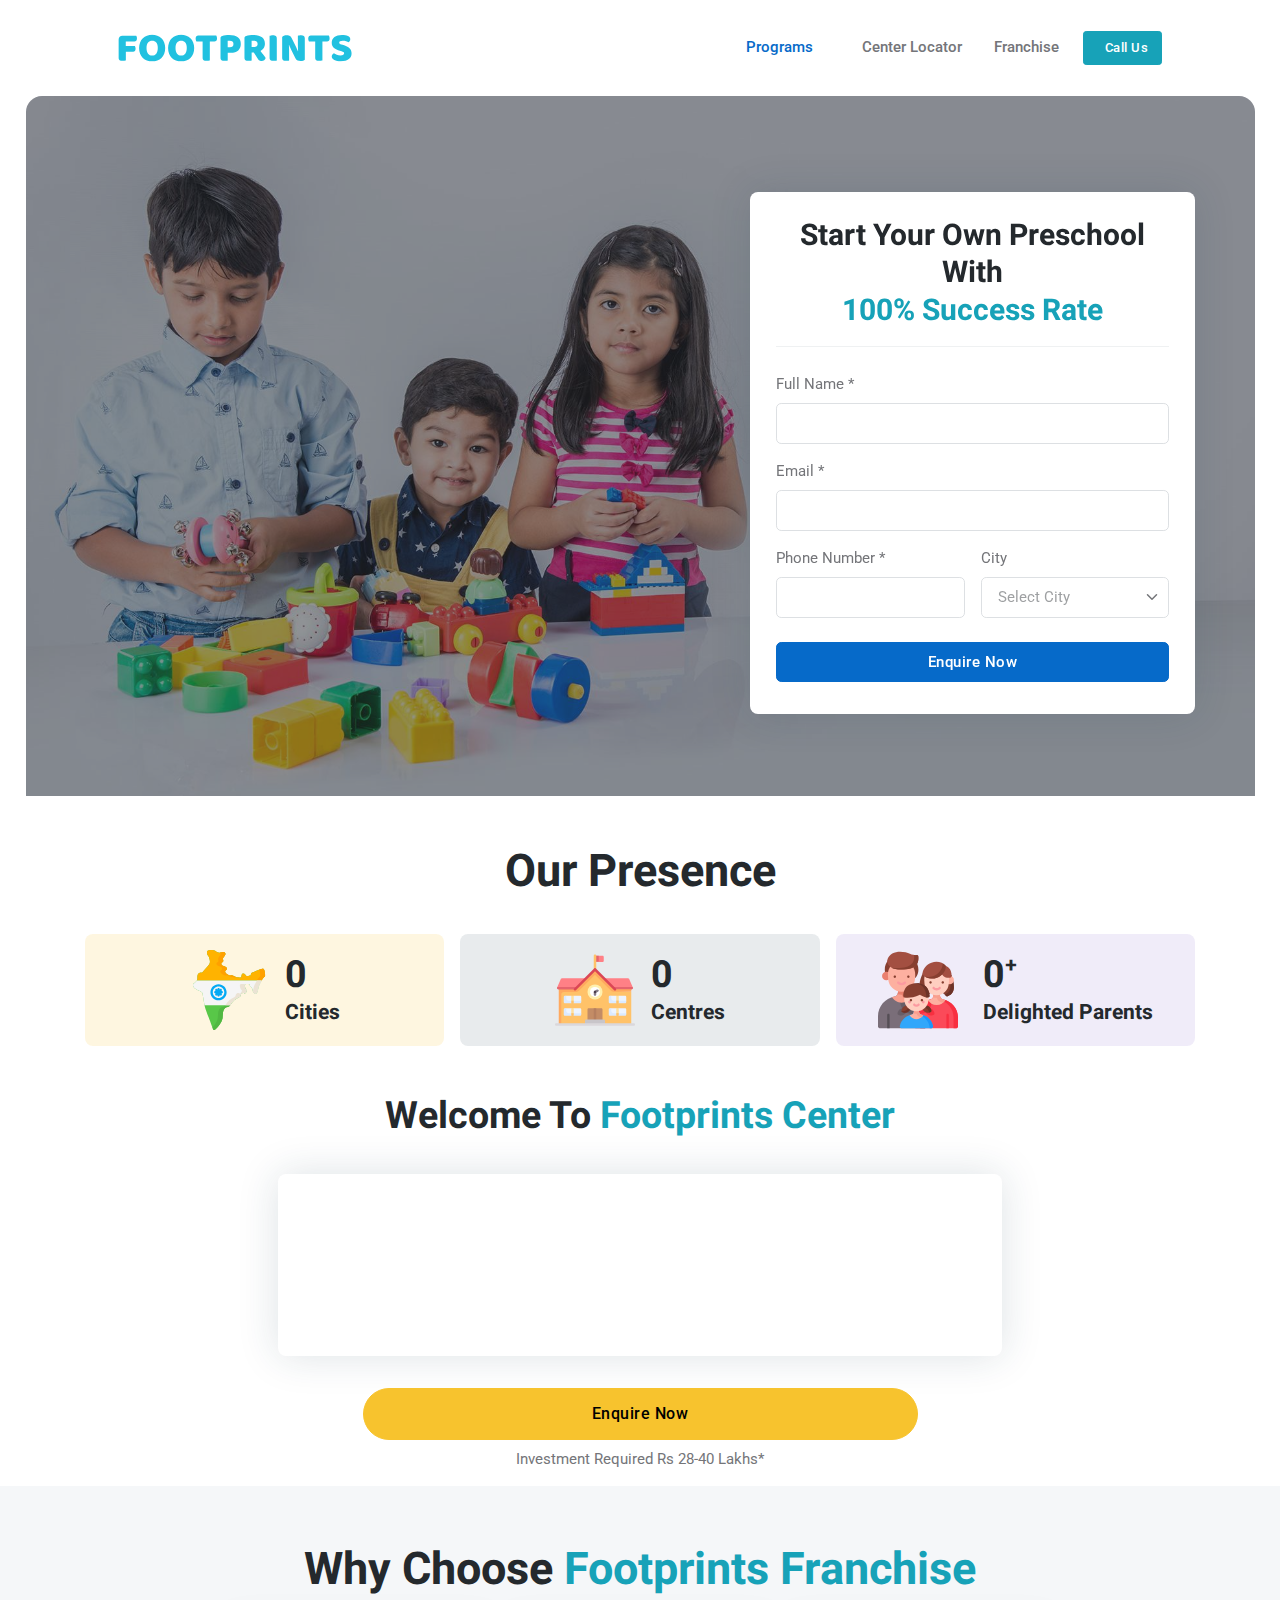
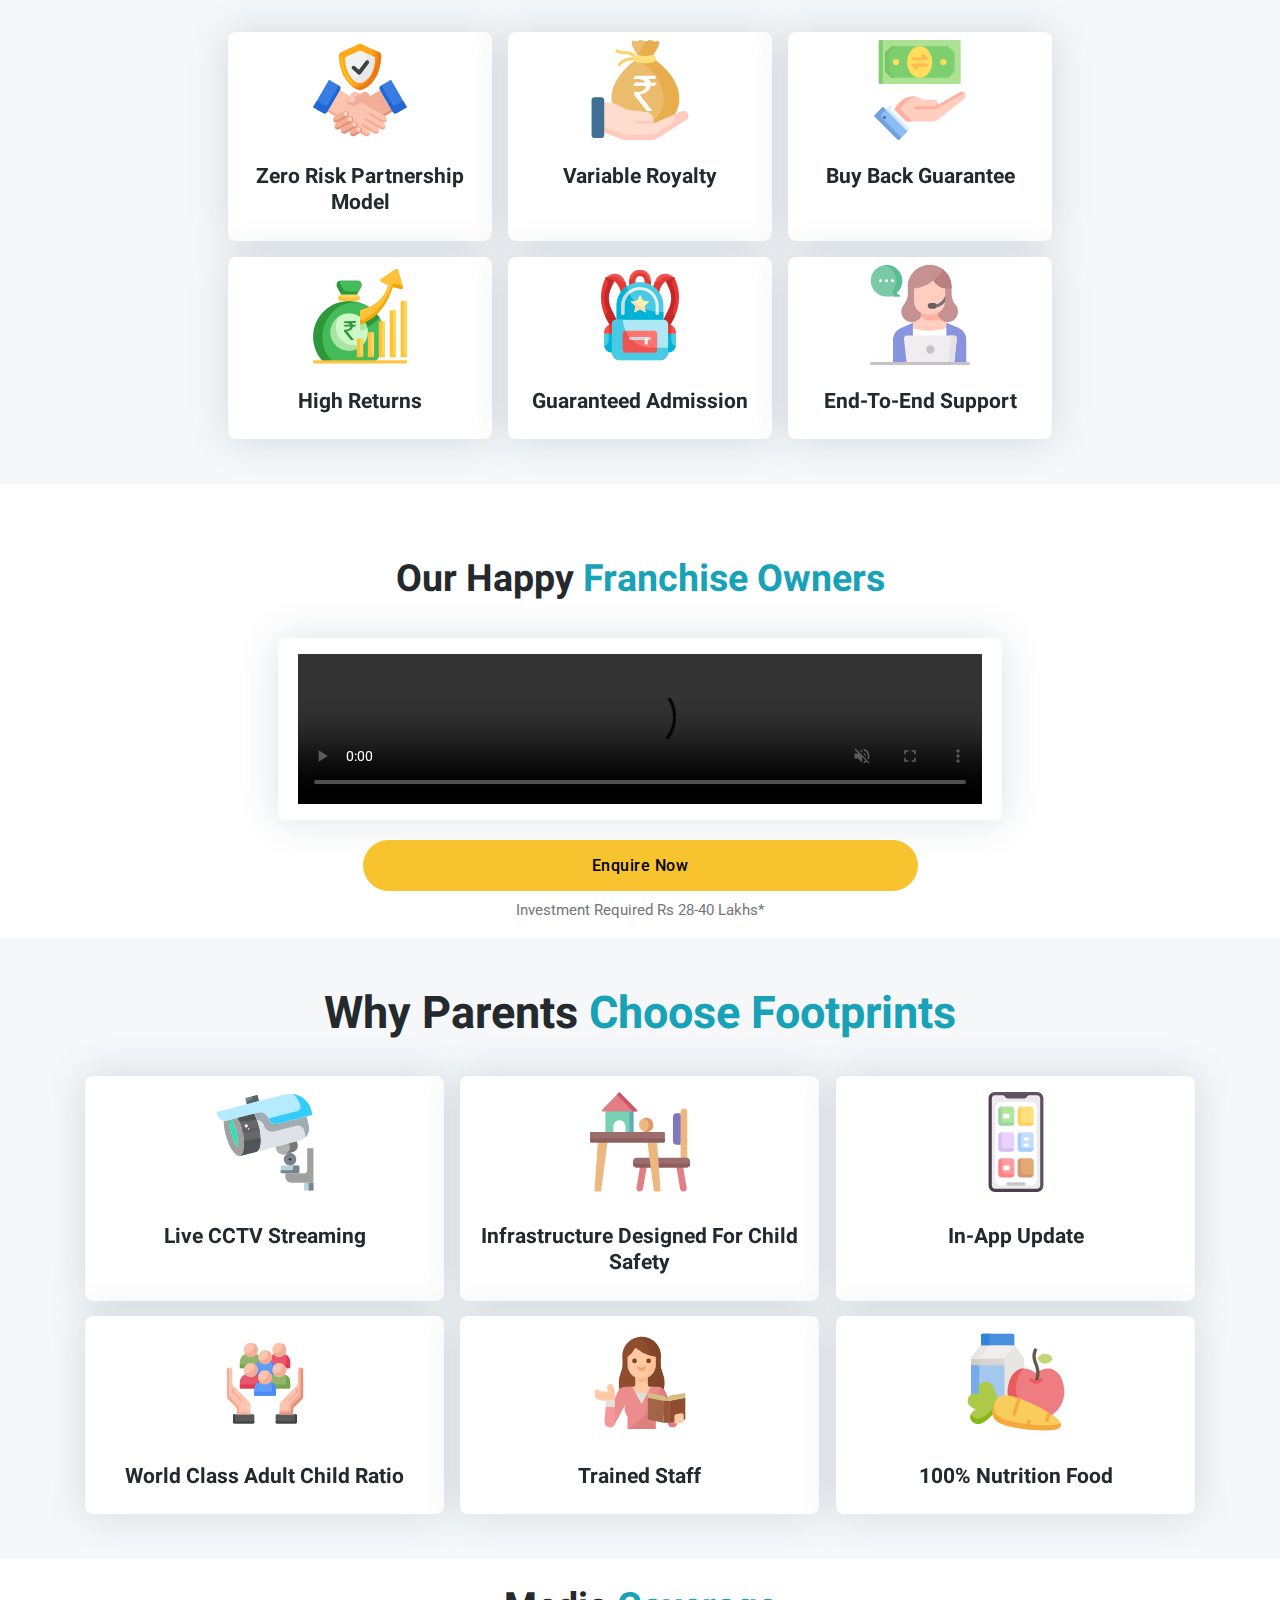
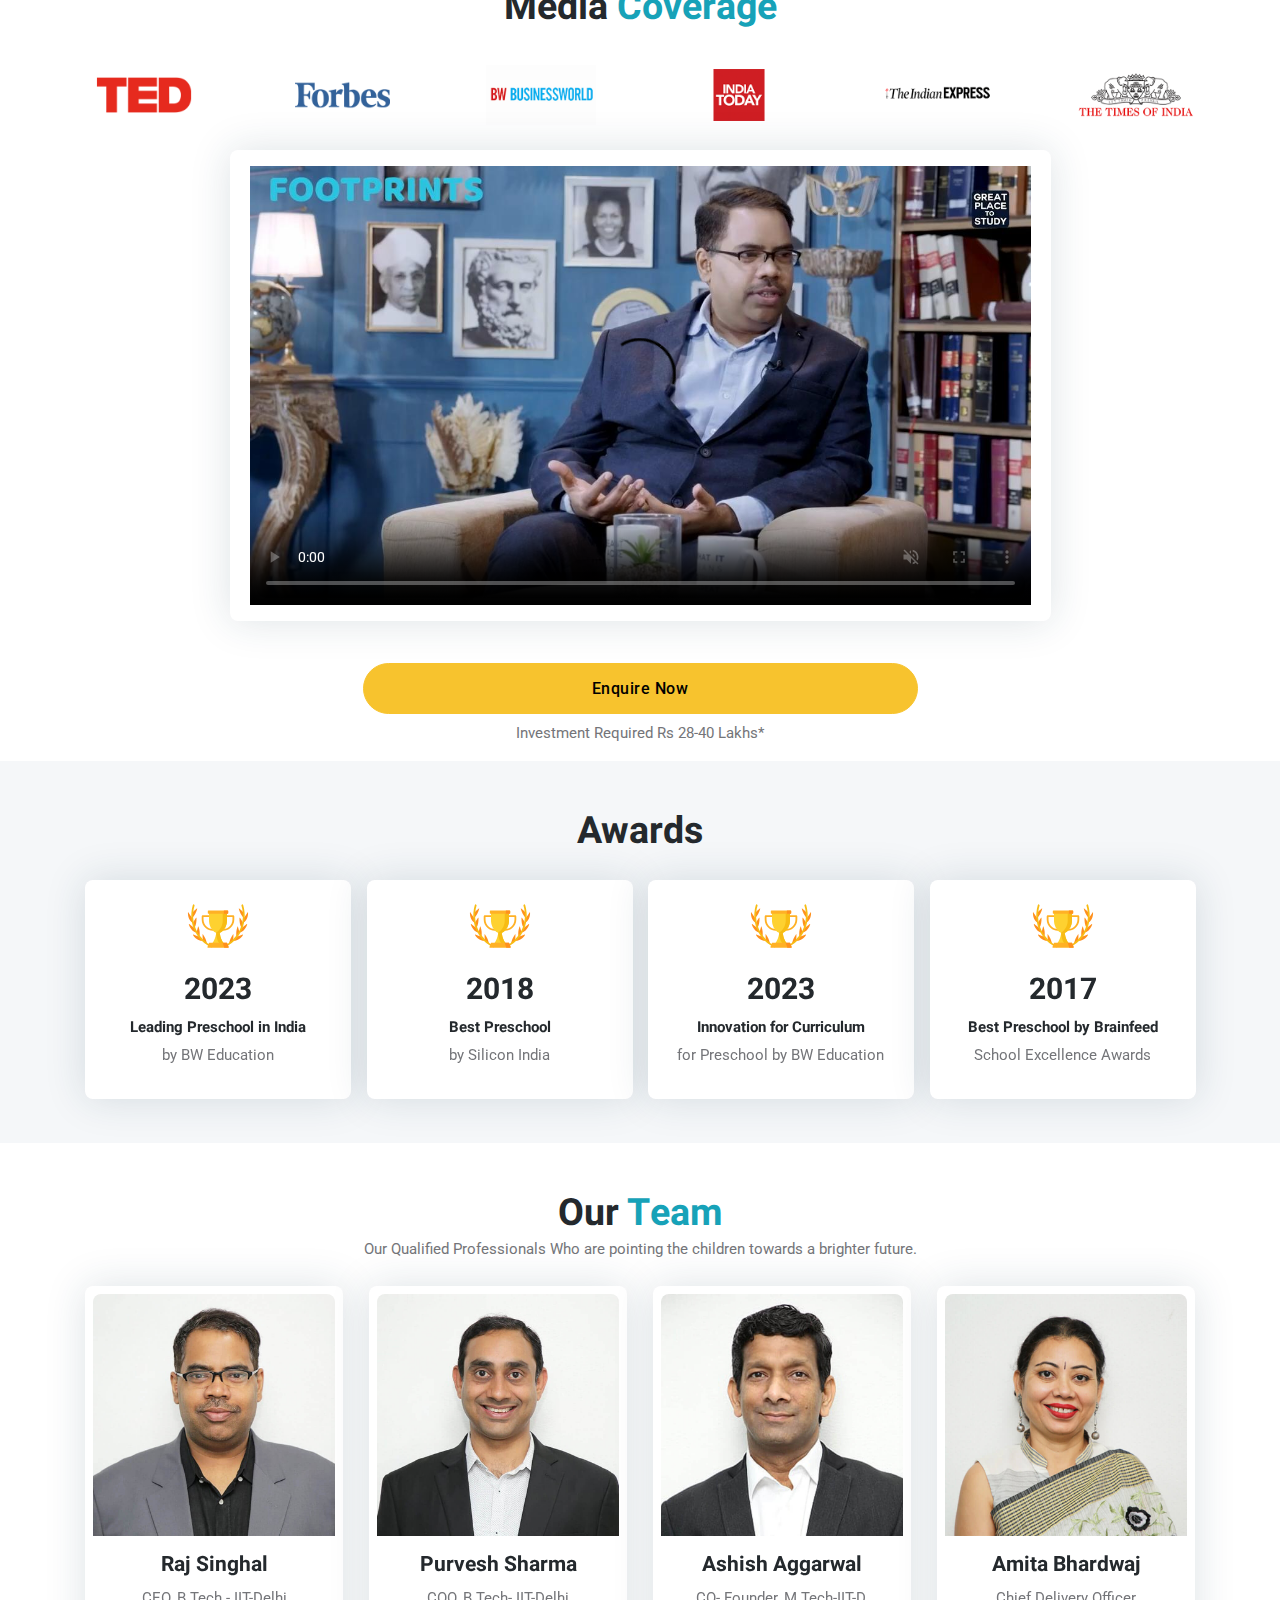
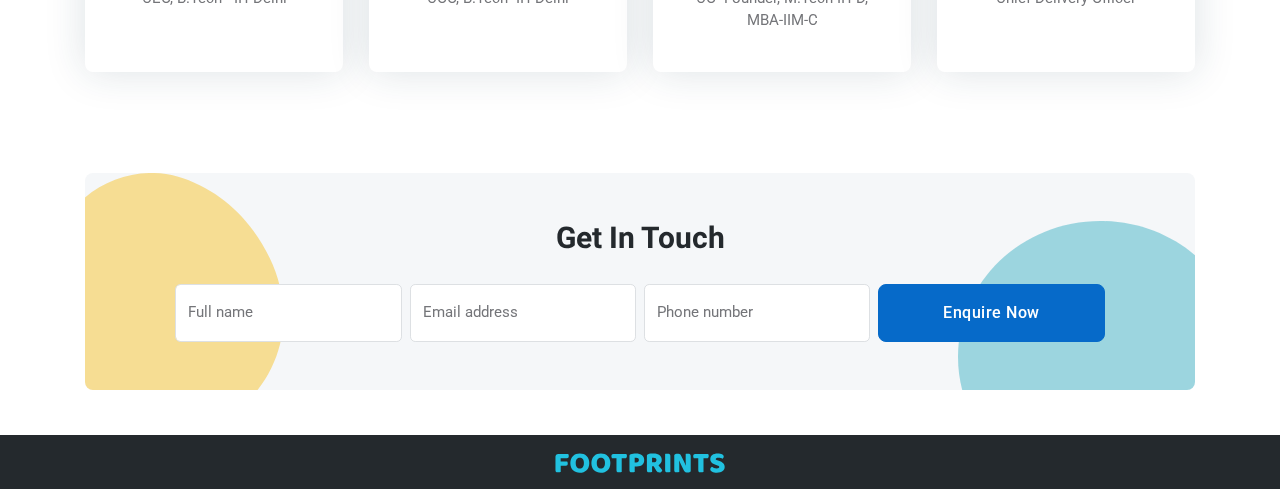
==== commit 7730c32b: "Update index-2.html" ====
--- a/index-2.html
+++ b/index-2.html
@@ -96,13 +96,13 @@
 <body>
 <style>
 .mainBanner{
-  background-image:url(/assets/images/global/bg-kid-2.jpg); 
+  background-image:url(https://javedkhanui.github.io/ftnew-02/assets/images/global/bg-kid-2.jpg); 
   background-position: center; 
   background-size: cover;
 }
 @media (max-width: 575.98px) {
   .mainBanner{
-    background-image:url(/assets/images/global/bg-kid-min.jpeg); 
+    background-image:url(https://javedkhanui.github.io/ftnew-02/assets/images/global/bg-kid-min.jpeg); 
   }
 }
 </style>
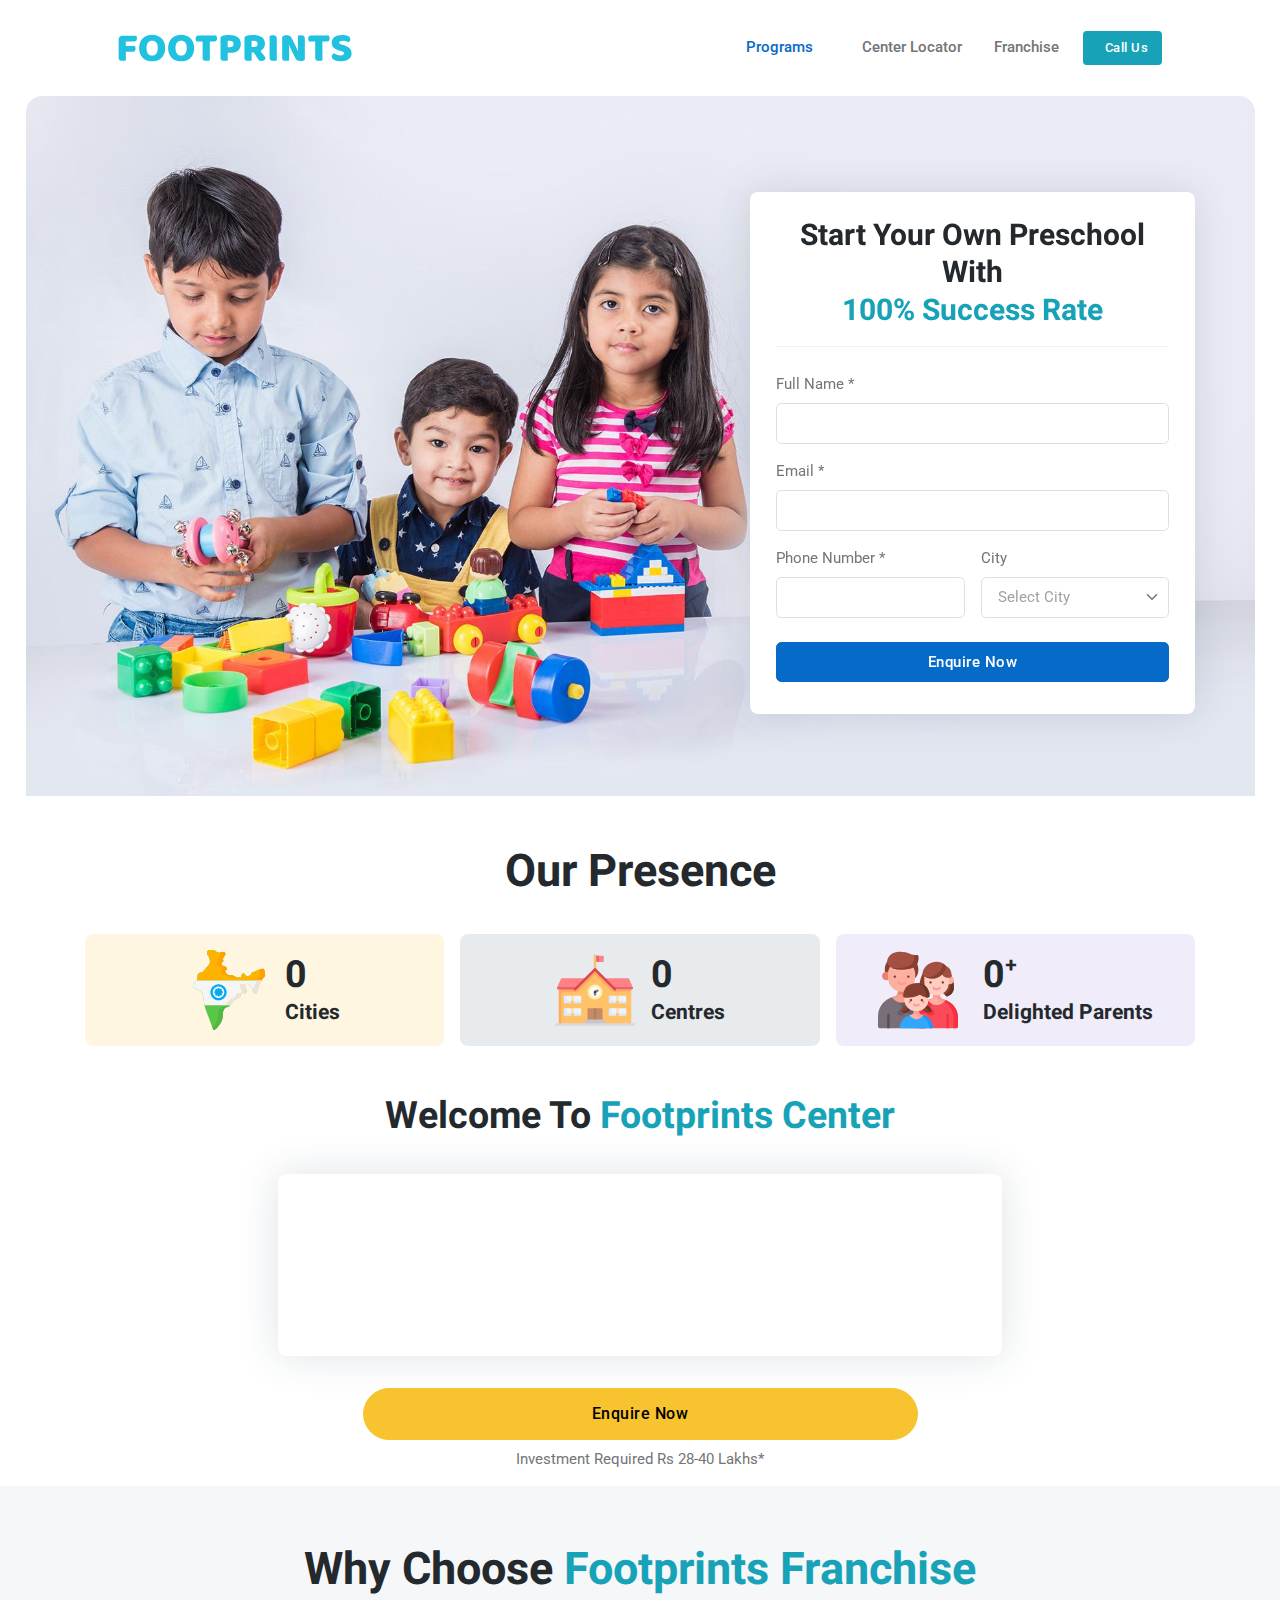
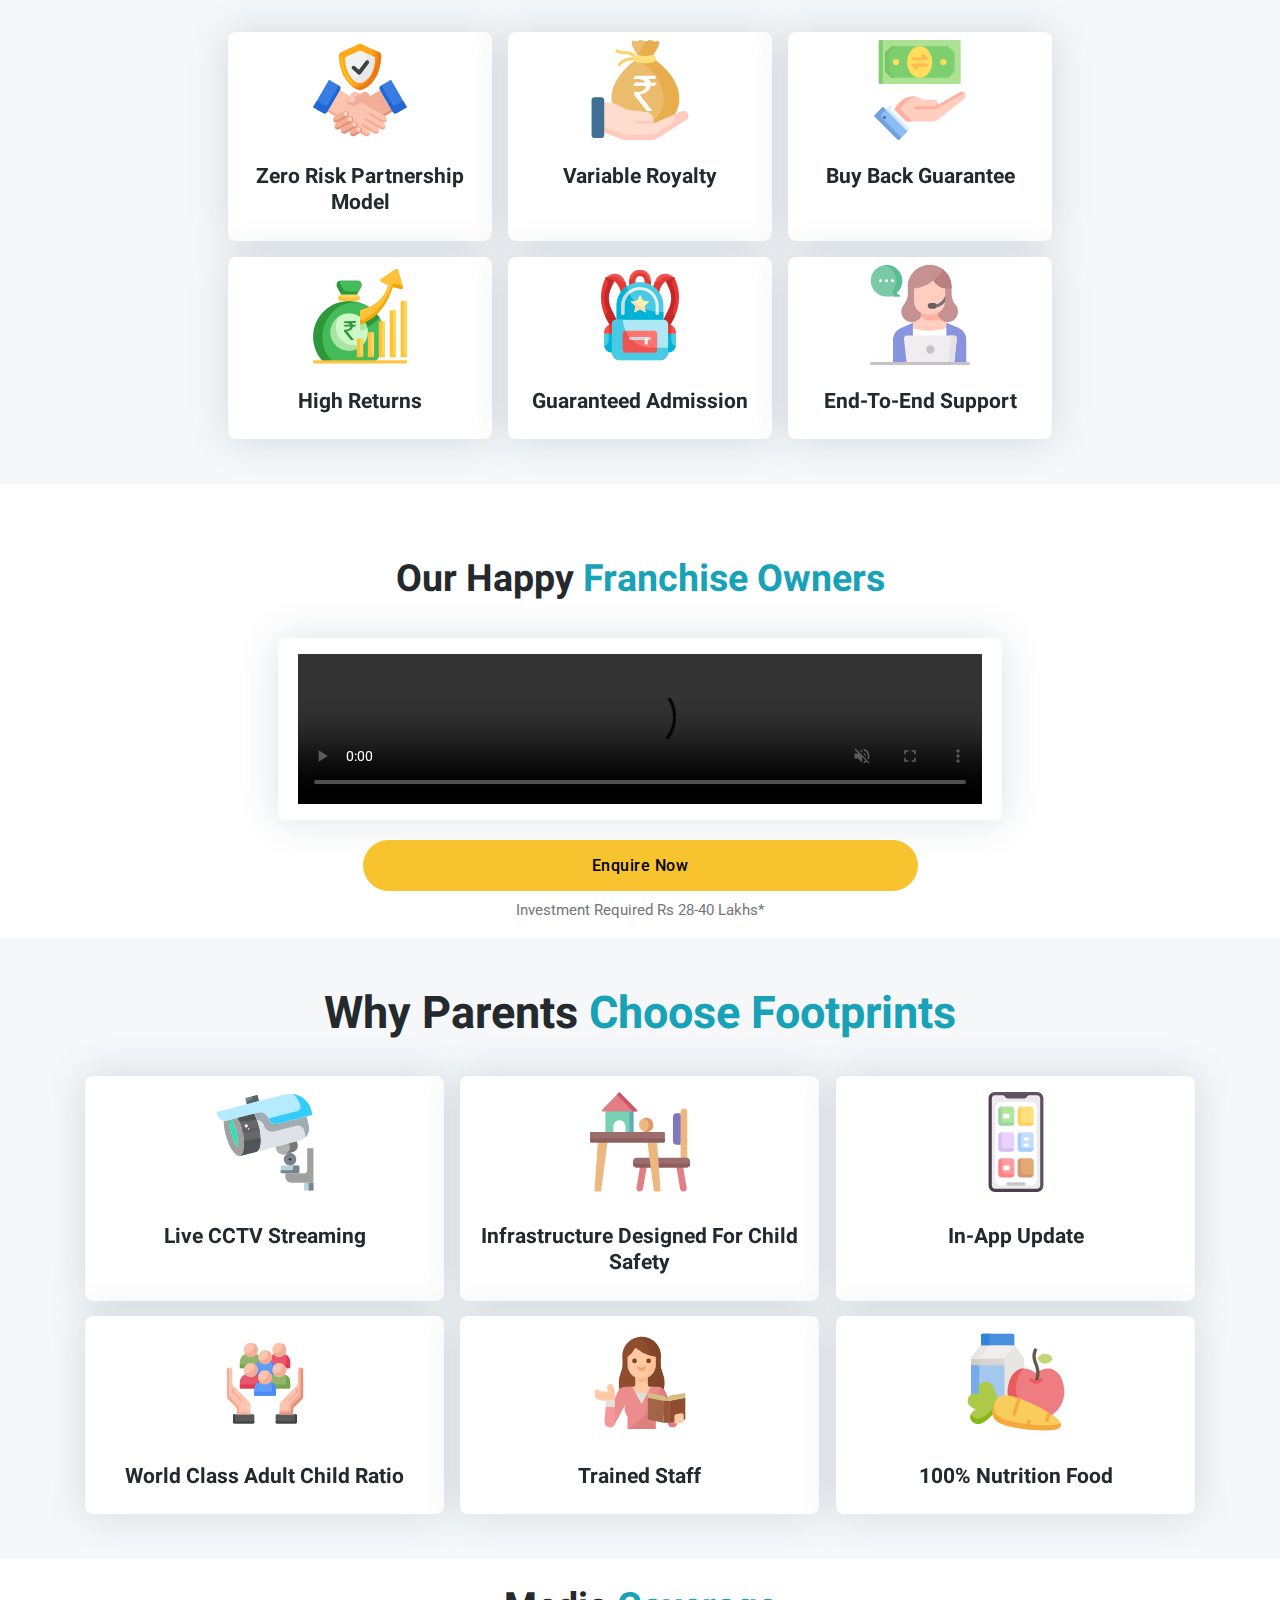
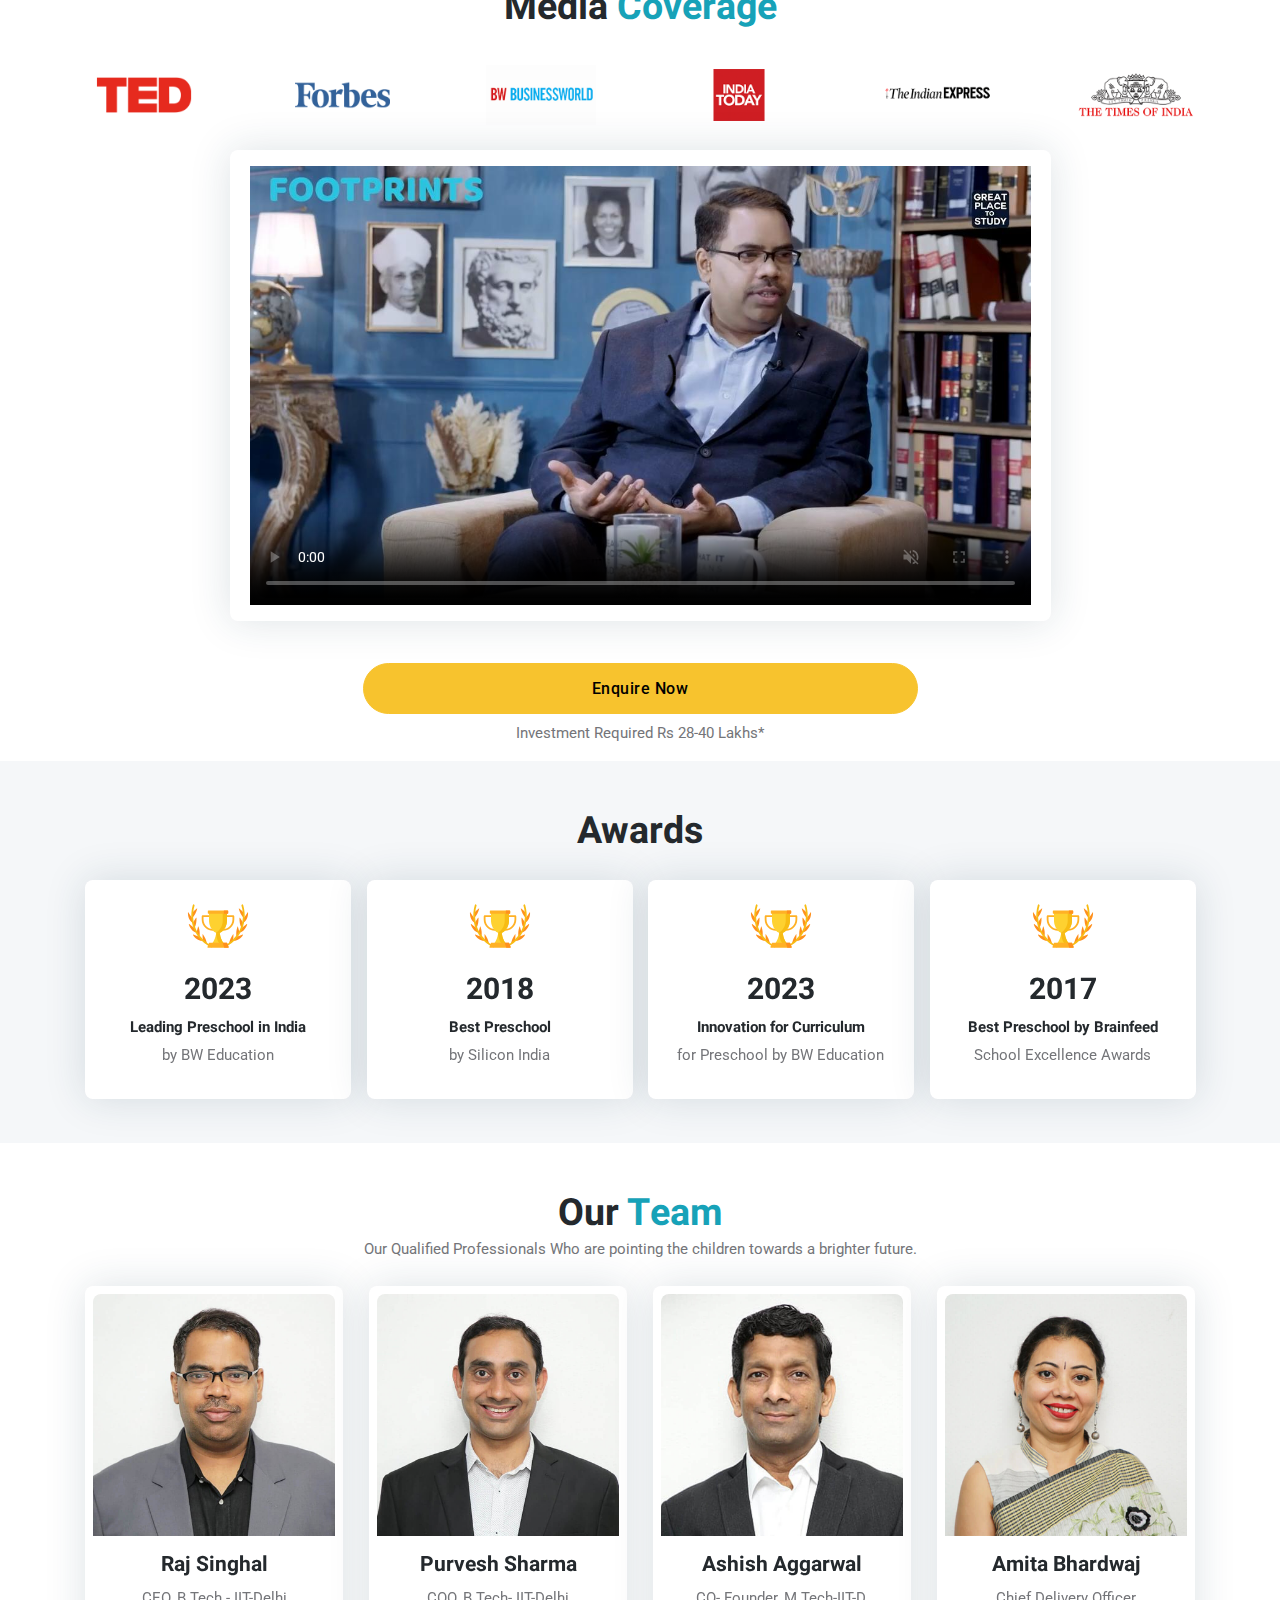
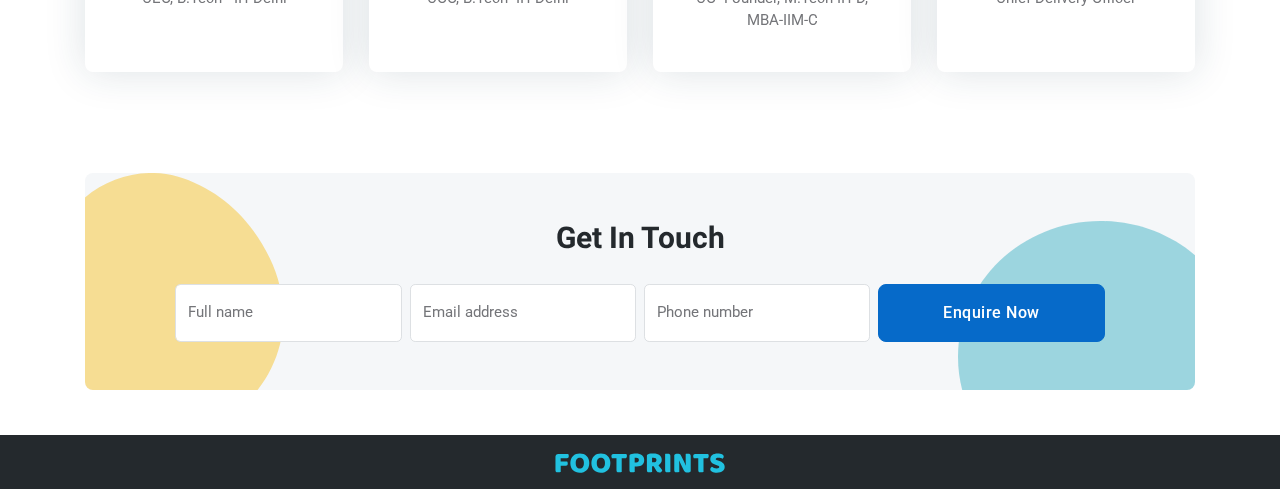
==== commit b2e3e10f: "Image Overlay - updated" ====
--- a/index-2.html
+++ b/index-2.html
@@ -97,13 +97,15 @@
 <style>
 .mainBanner{
   background-image:url(https://javedkhanui.github.io/ftnew-02/assets/images/global/bg-kid-2.jpg); 
-  background-position: center; 
-  background-size: cover;
+  background-position: center !important; 
+  background-size: cover !important;
 }
 @media (max-width: 575.98px) {
   .mainBanner{
-    background-image:url(https://javedkhanui.github.io/ftnew-02/assets/images/global/bg-kid-min.jpeg); 
+	background: linear-gradient(90deg, rgb(0 0 0) 0%, rgb(0 0 0 / 61%) 43%, rgba(255,255,255,0) 100%), url(https://javedkhanui.github.io/ftnew-02/assets/images/global/bg-kid-min.jpeg);
   }
+  .mainBanner h1 {
+    font-size: 18px;}
 }
 </style>
 <!-- Header START -->
@@ -168,12 +170,10 @@
 	
 <!-- =======================
 Main Banner START -->
-<section class="mainBanner pt-0 position-relative overflow-hidden h-200px h-sm-600px h-lg-700px rounded-top-4 mx-2 mx-md-4">
-	<div class="bg-overlay bg-dark opacity-5"></div>
-		
+<section class="mainBanner py-0 position-relative overflow-hidden h-200px h-sm-600px h-lg-700px rounded-top-4 mx-2 mx-md-4">		
 	<div class="container z-index-9 position-relative h-100">
 		<div class="d-flex justify-content-start align-items-end h-100 d-block d-sm-none">
-			<h1 class="h3 text-start text-white ">Start Your  <br> Own Preschool With <span class="text-warning"> <br> 100% Success Rate</span></h1>
+			<h1 class="h3 text-start text-white mb-4">Start Your  <br> Own Preschool With <span class="text-warning"> <br> 100% Success Rate</span></h1>
 		</div>
 		<div class="d-none d-sm-block">
 			<div class="row py-0 py-md-5 mt-md-5 justify-content-end align-items-center text-center text-sm-start">
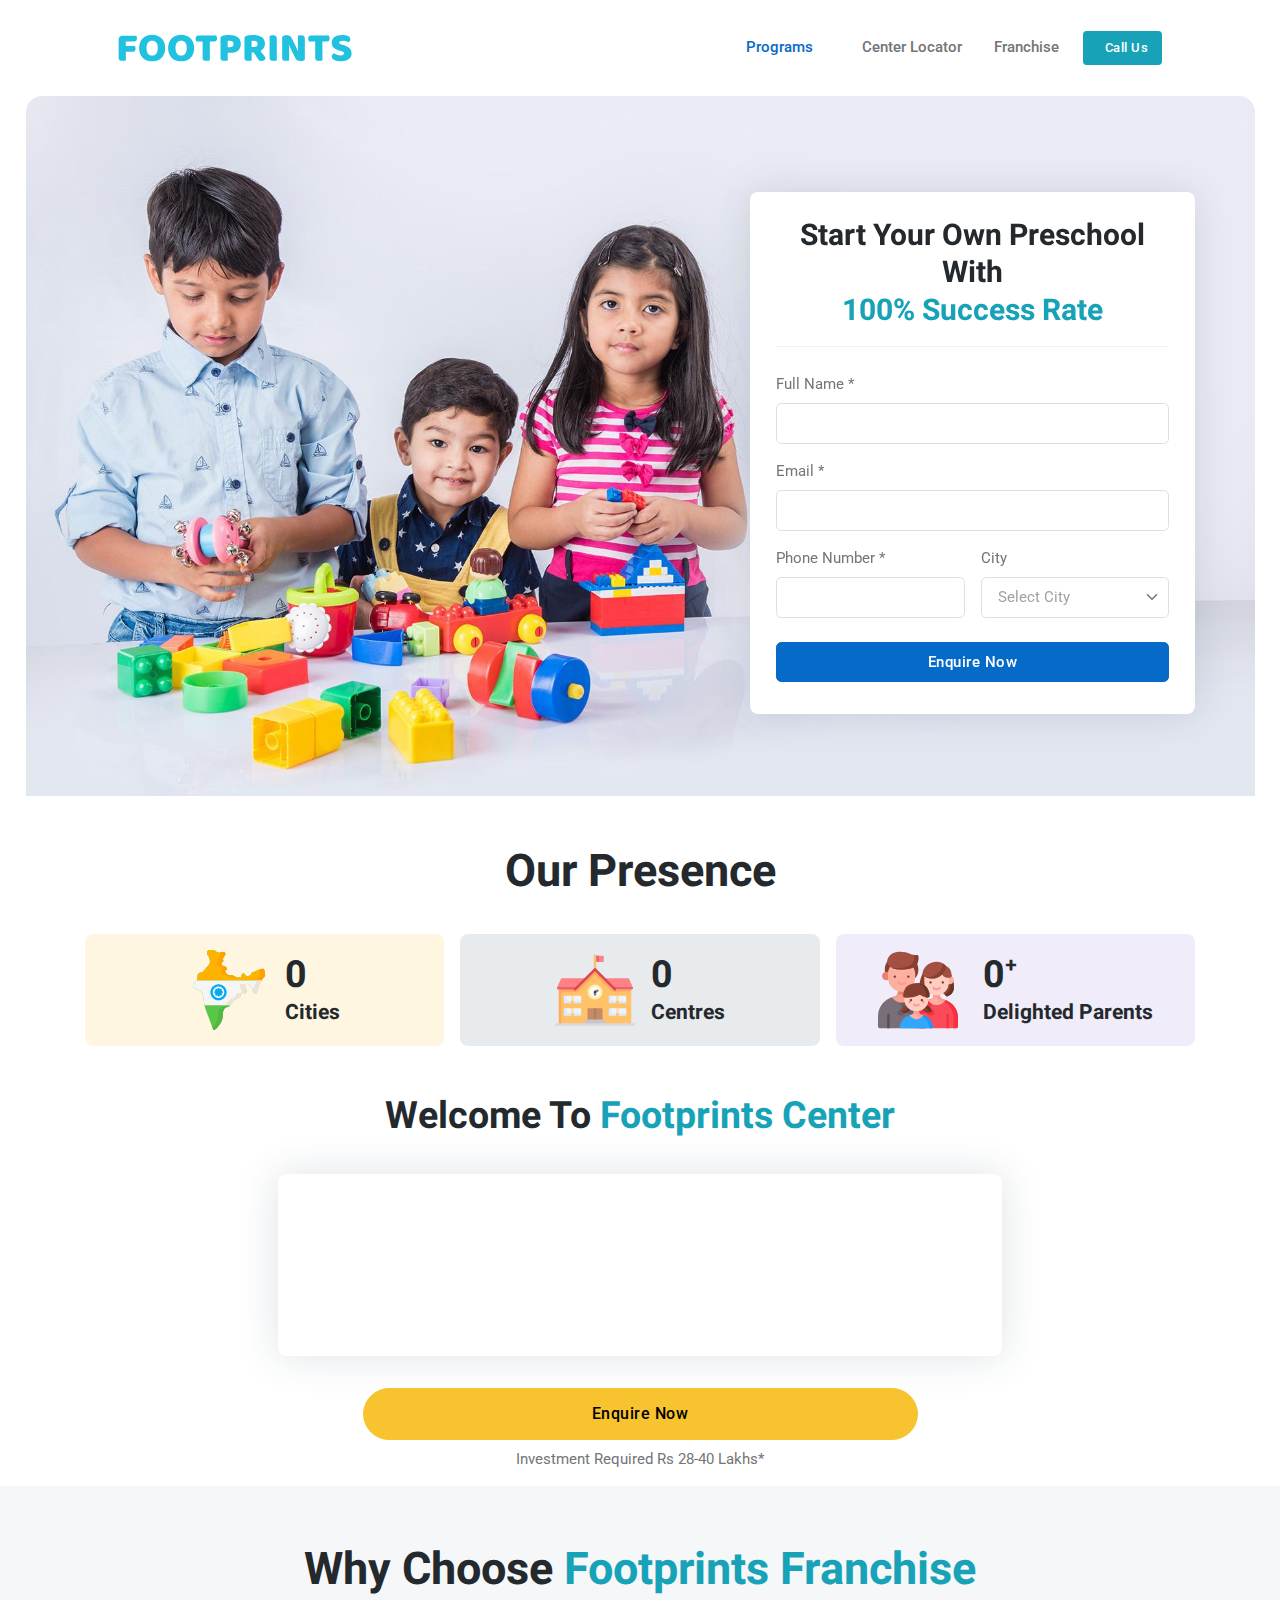
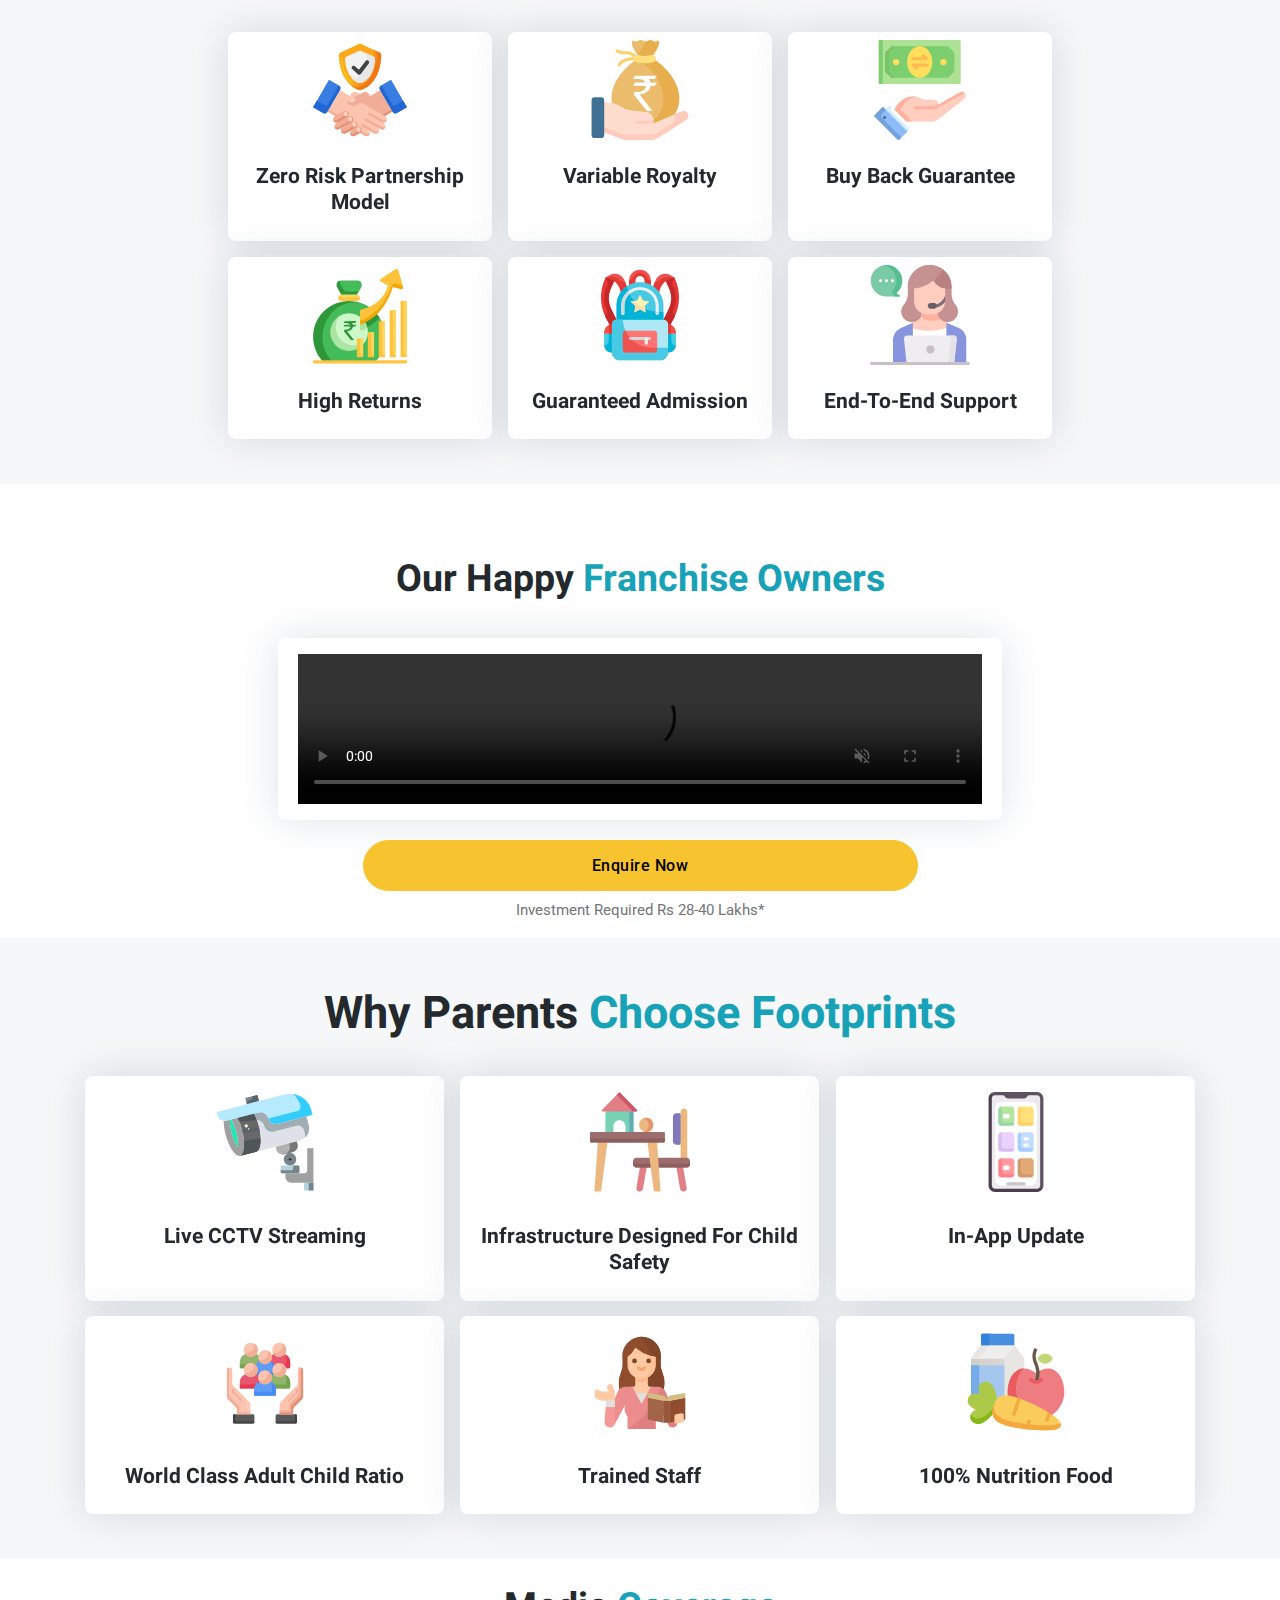
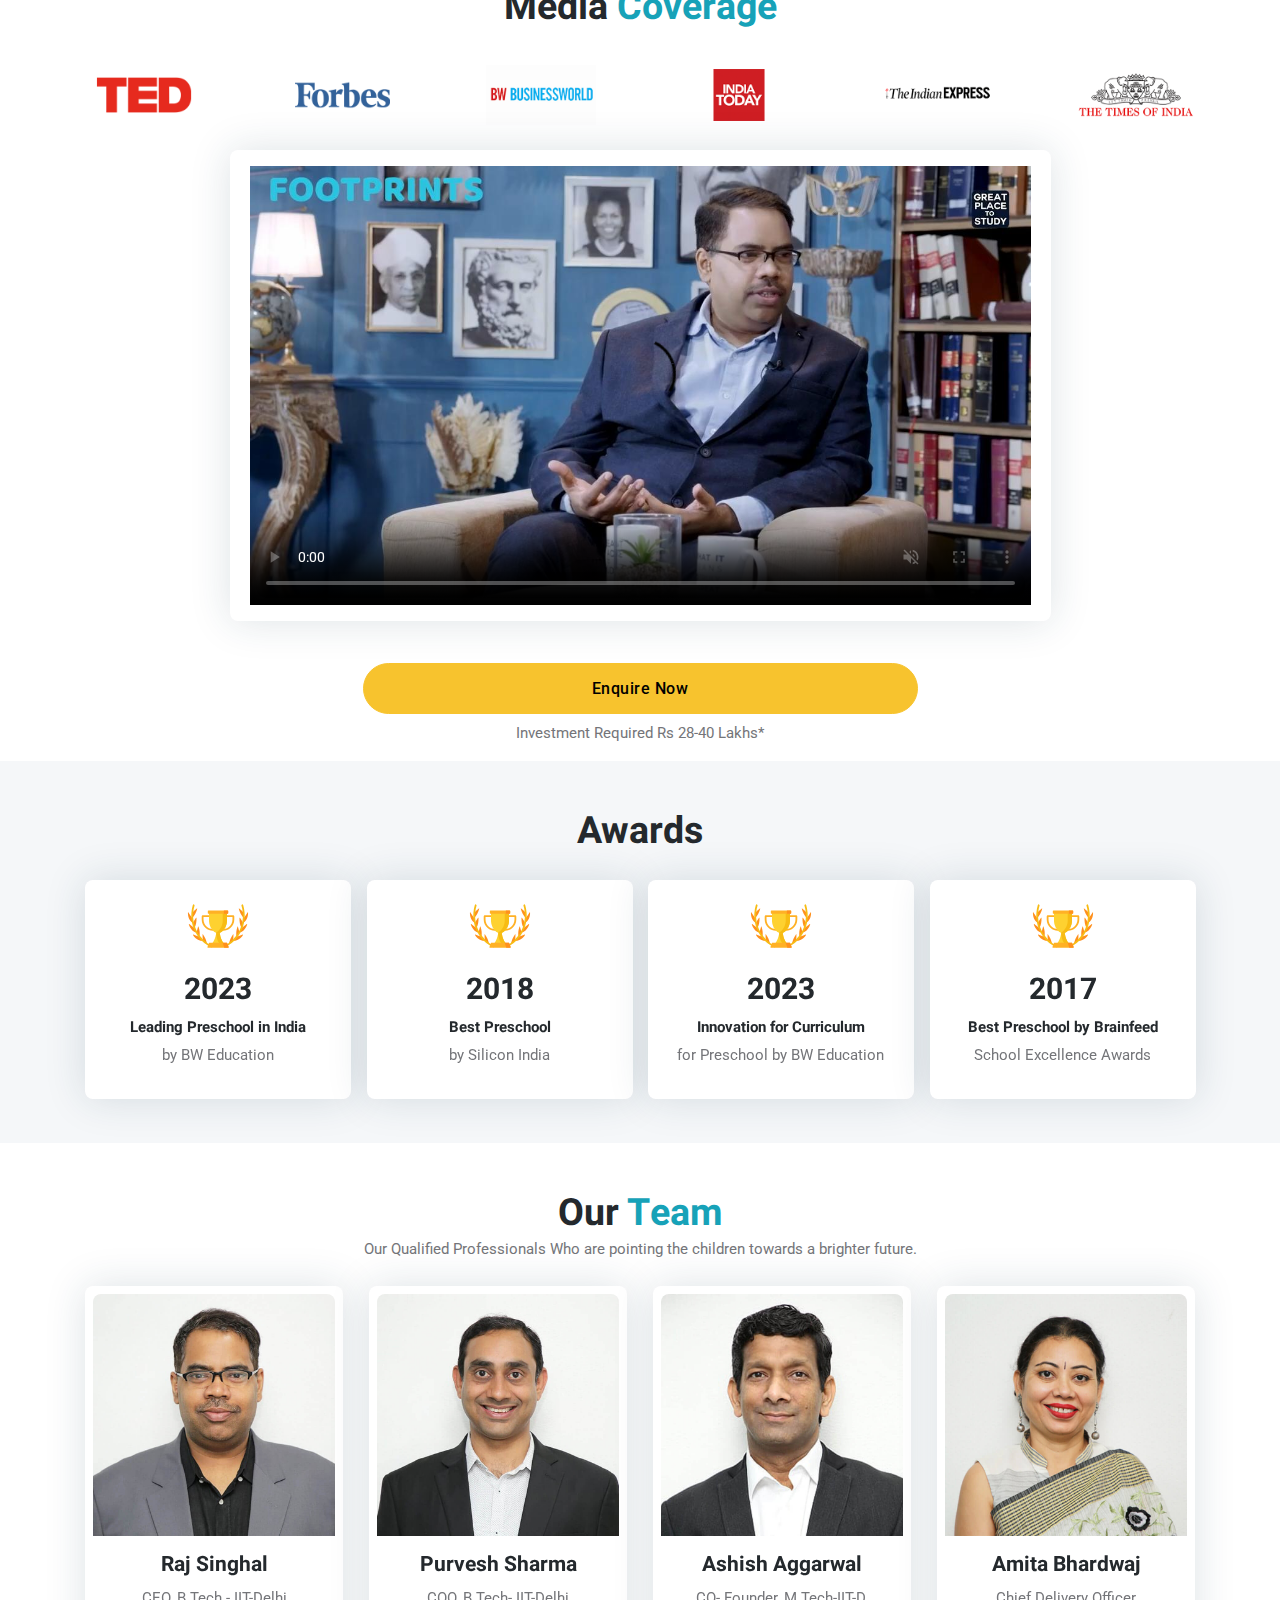
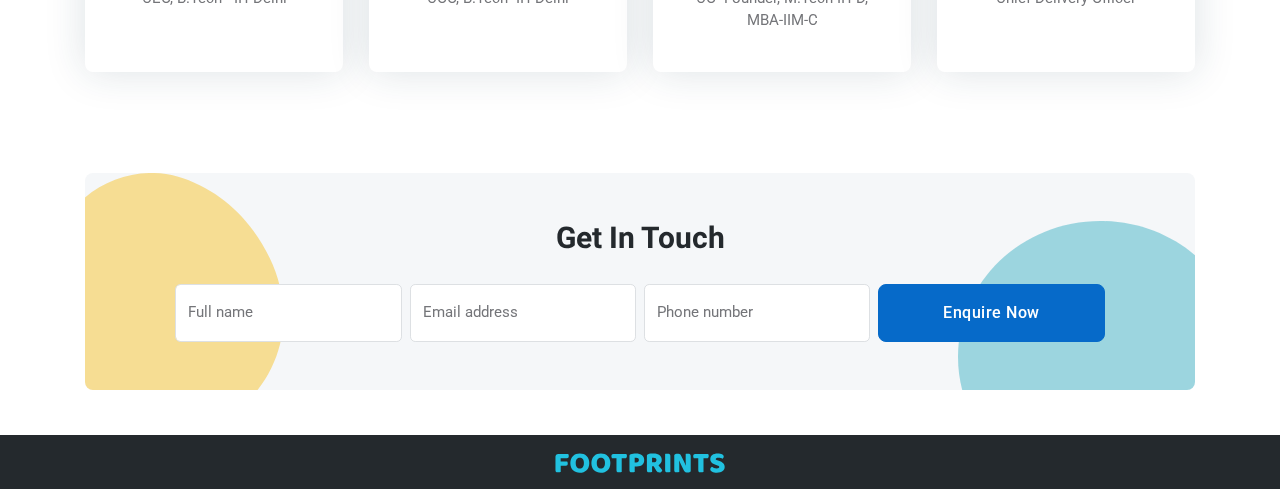
==== commit 9a457db8: "feedback-3" ====
--- a/index-2.html
+++ b/index-2.html
@@ -102,10 +102,10 @@
 }
 @media (max-width: 575.98px) {
   .mainBanner{
-	background: linear-gradient(90deg, rgb(0 0 0) 0%, rgb(0 0 0 / 61%) 43%, rgba(255,255,255,0) 100%), url(https://javedkhanui.github.io/ftnew-02/assets/images/global/bg-kid-min.jpeg);
+	background:url(https://javedkhanui.github.io/ftnew-02/assets/images/global/bg-kid-min.jpeg);
   }
   .mainBanner h1 {
-    font-size: 18px;}
+    font-size: 15px;}
 }
 </style>
 <!-- Header START -->
@@ -170,10 +170,10 @@
 	
 <!-- =======================
 Main Banner START -->
-<section class="mainBanner py-0 position-relative overflow-hidden h-200px h-sm-600px h-lg-700px rounded-top-4 mx-2 mx-md-4">		
+<section class="mainBanner pt-0 position-relative overflow-hidden h-200px h-sm-600px h-lg-700px rounded-top-4 mx-2 mx-md-4">		
 	<div class="container z-index-9 position-relative h-100">
 		<div class="d-flex justify-content-start align-items-end h-100 d-block d-sm-none">
-			<h1 class="h3 text-start text-white mb-4">Start Your  <br> Own Preschool With <span class="text-warning"> <br> 100% Success Rate</span></h1>
+			<h1 class="h3 text-start text-dark mb-4">Start Your  <br> Own Preschool With <span class="text-info"> <br> 100% Success Rate</span></h1>
 		</div>
 		<div class="d-none d-sm-block">
 			<div class="row py-0 py-md-5 mt-md-5 justify-content-end align-items-center text-center text-sm-start">
